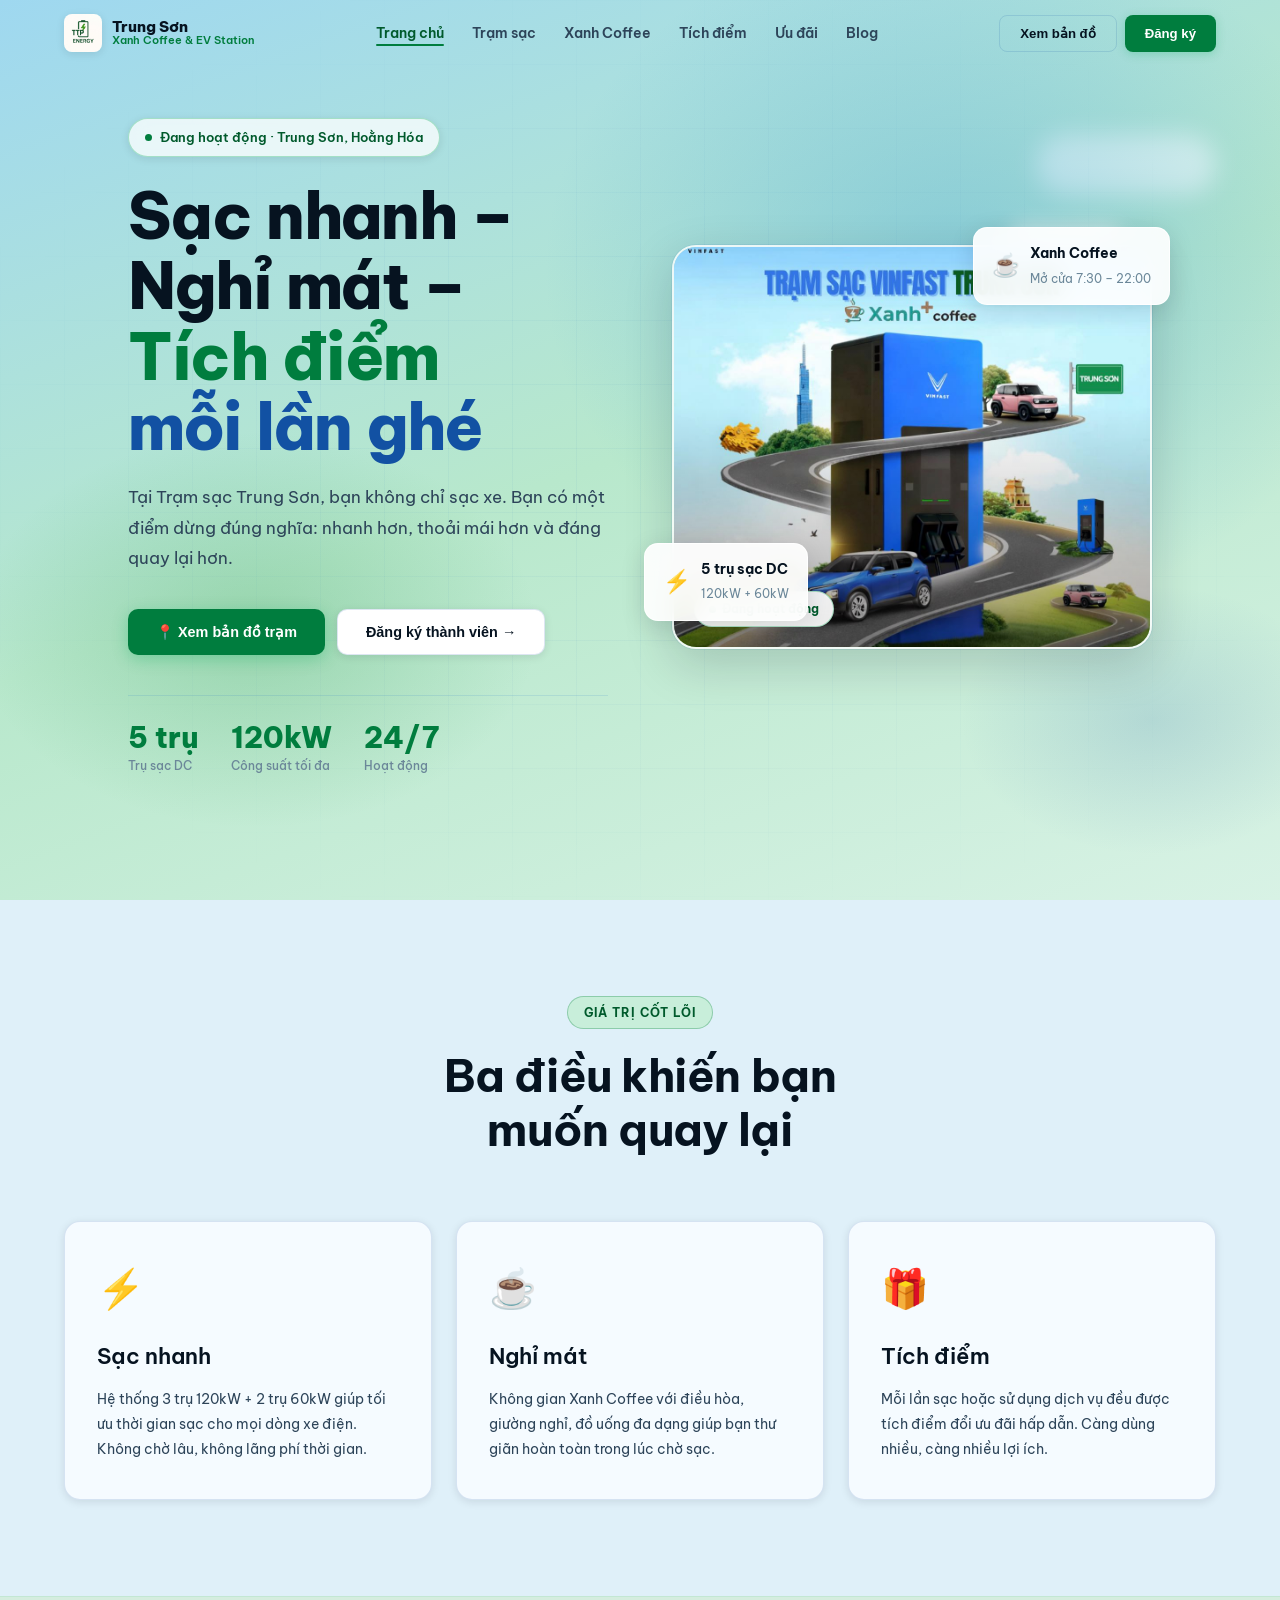
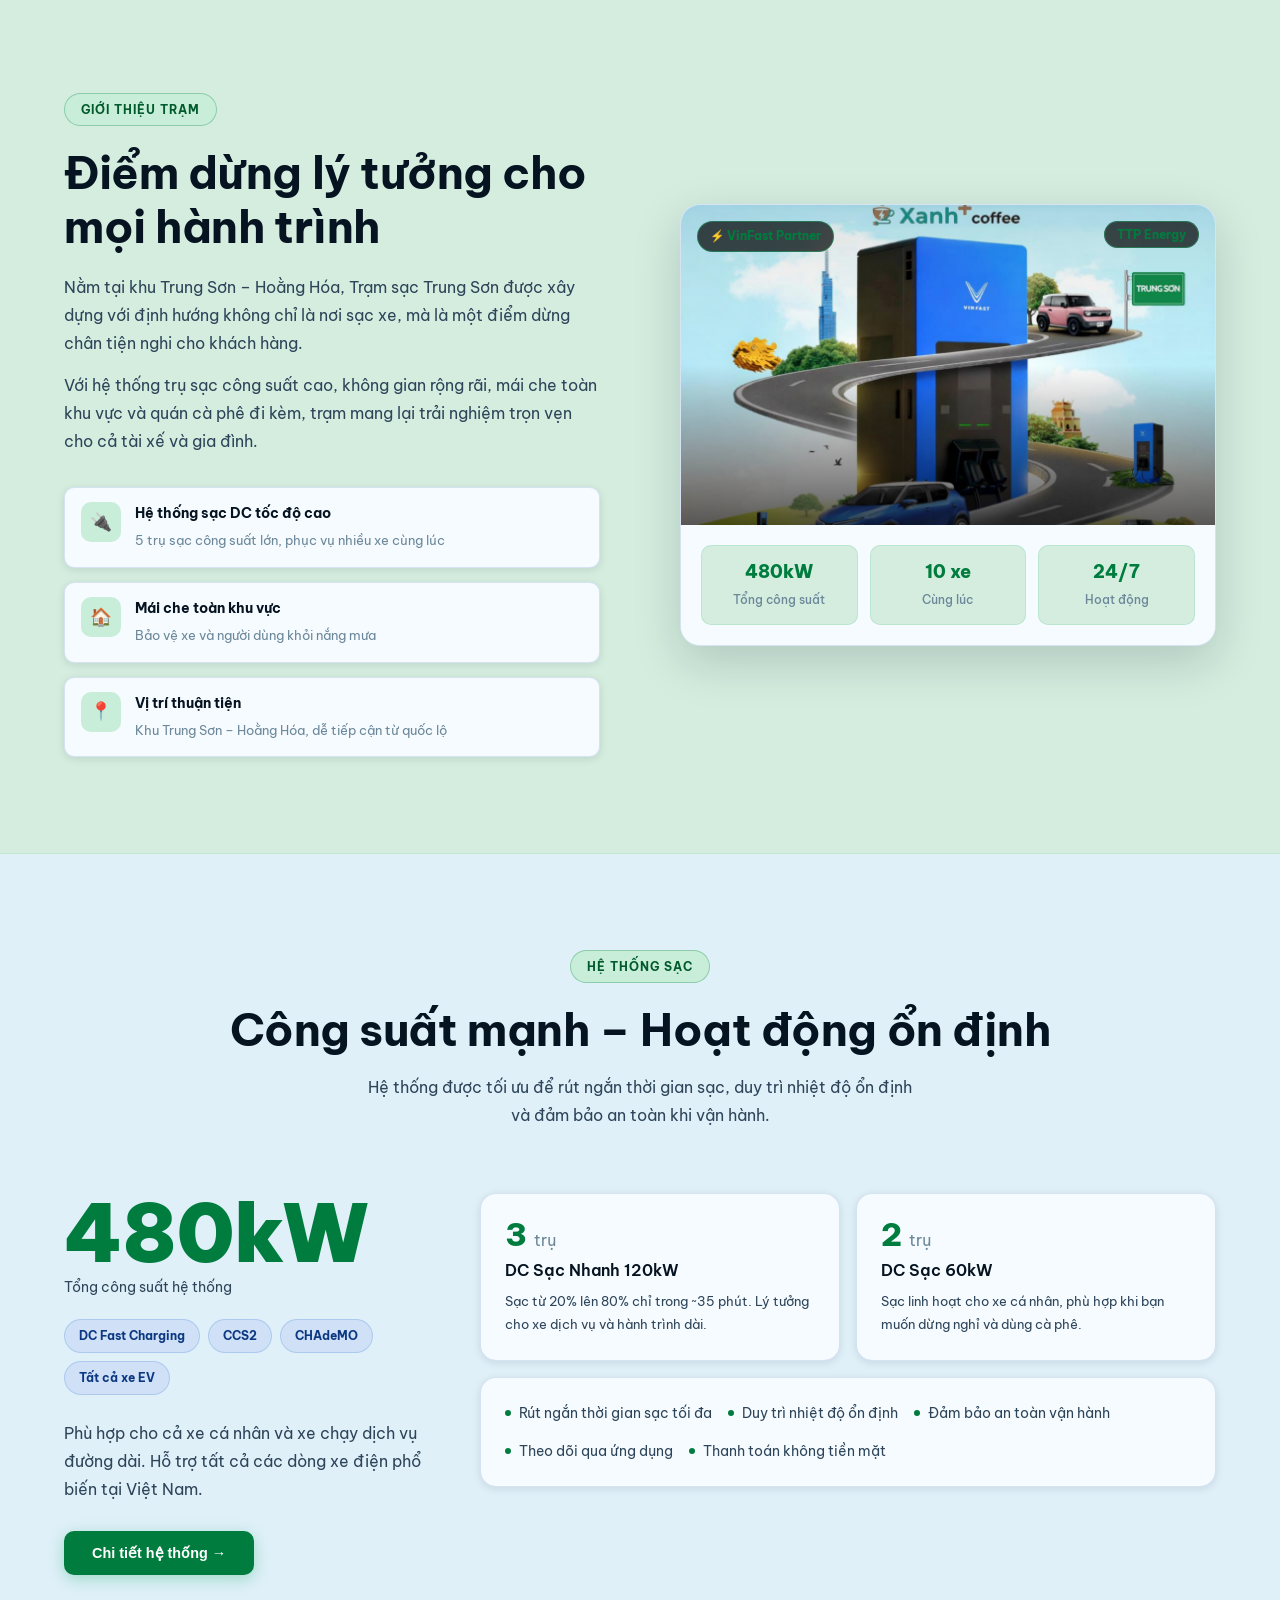
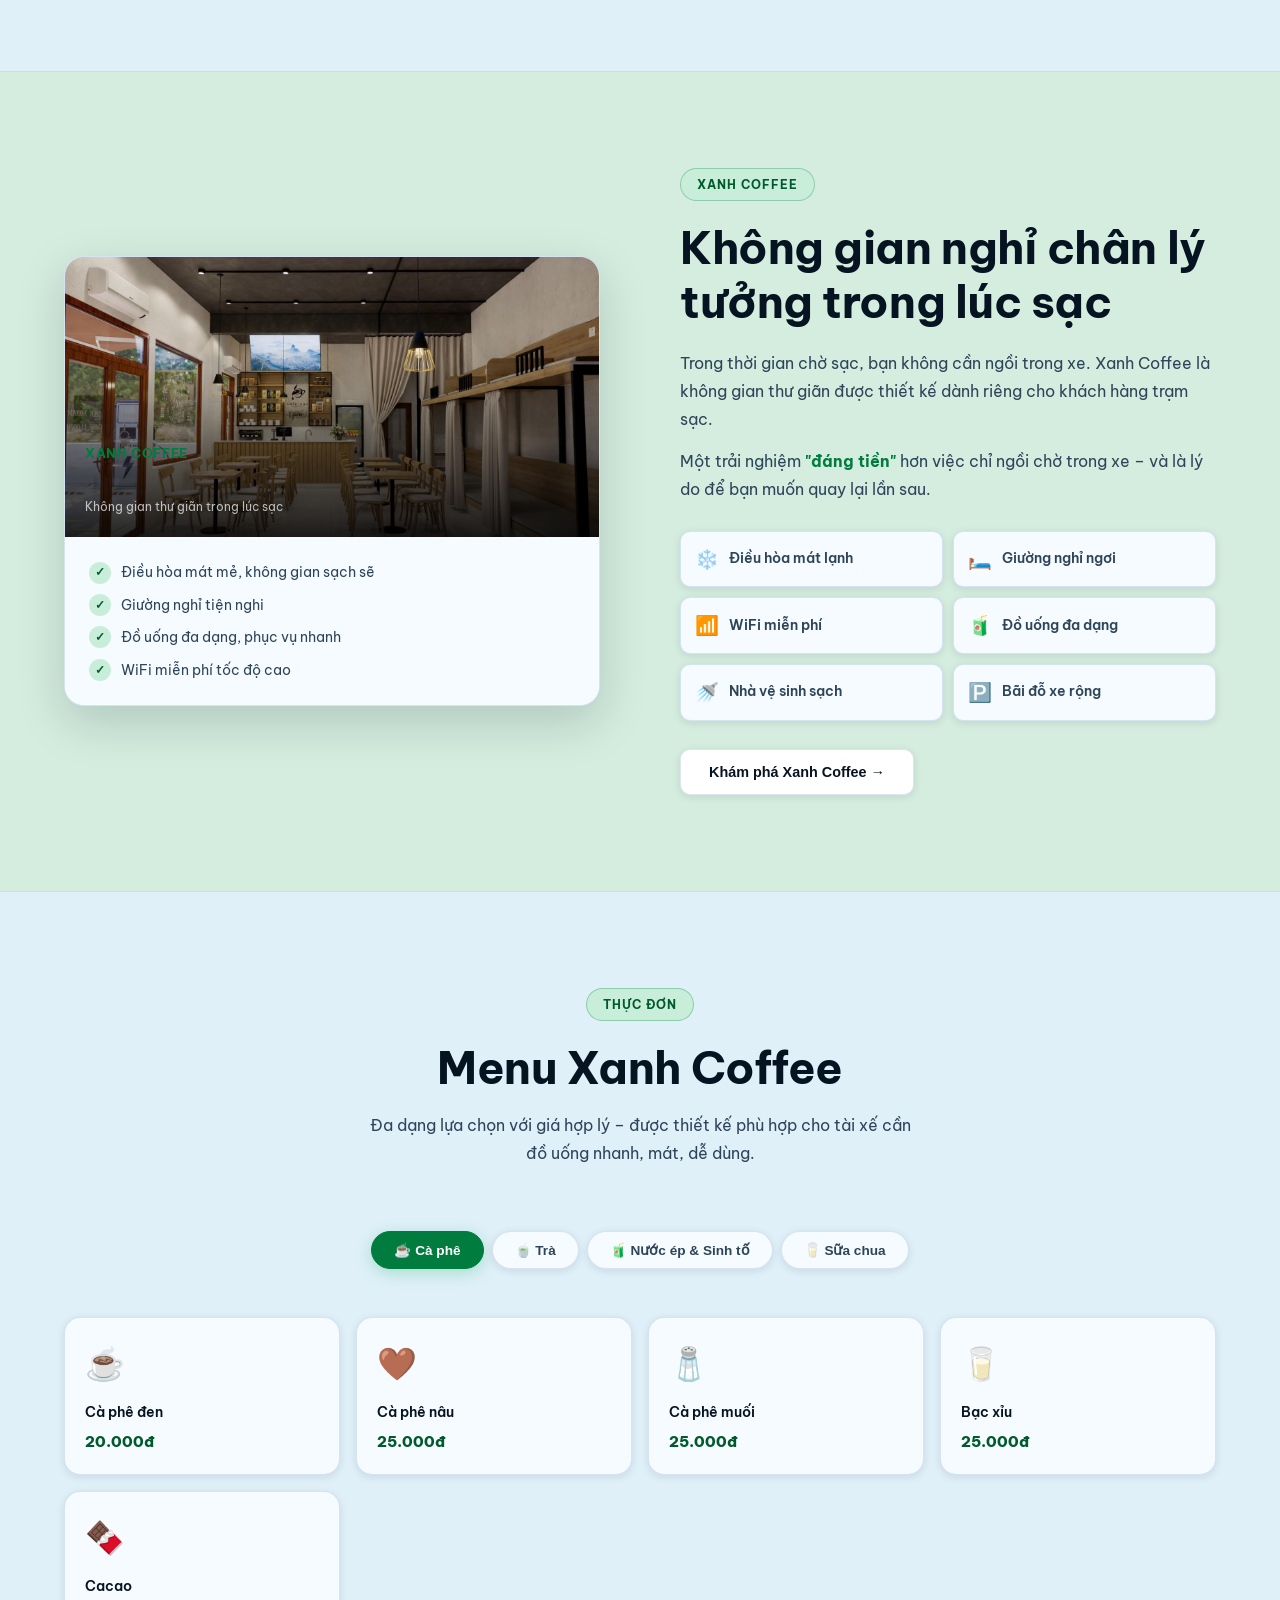
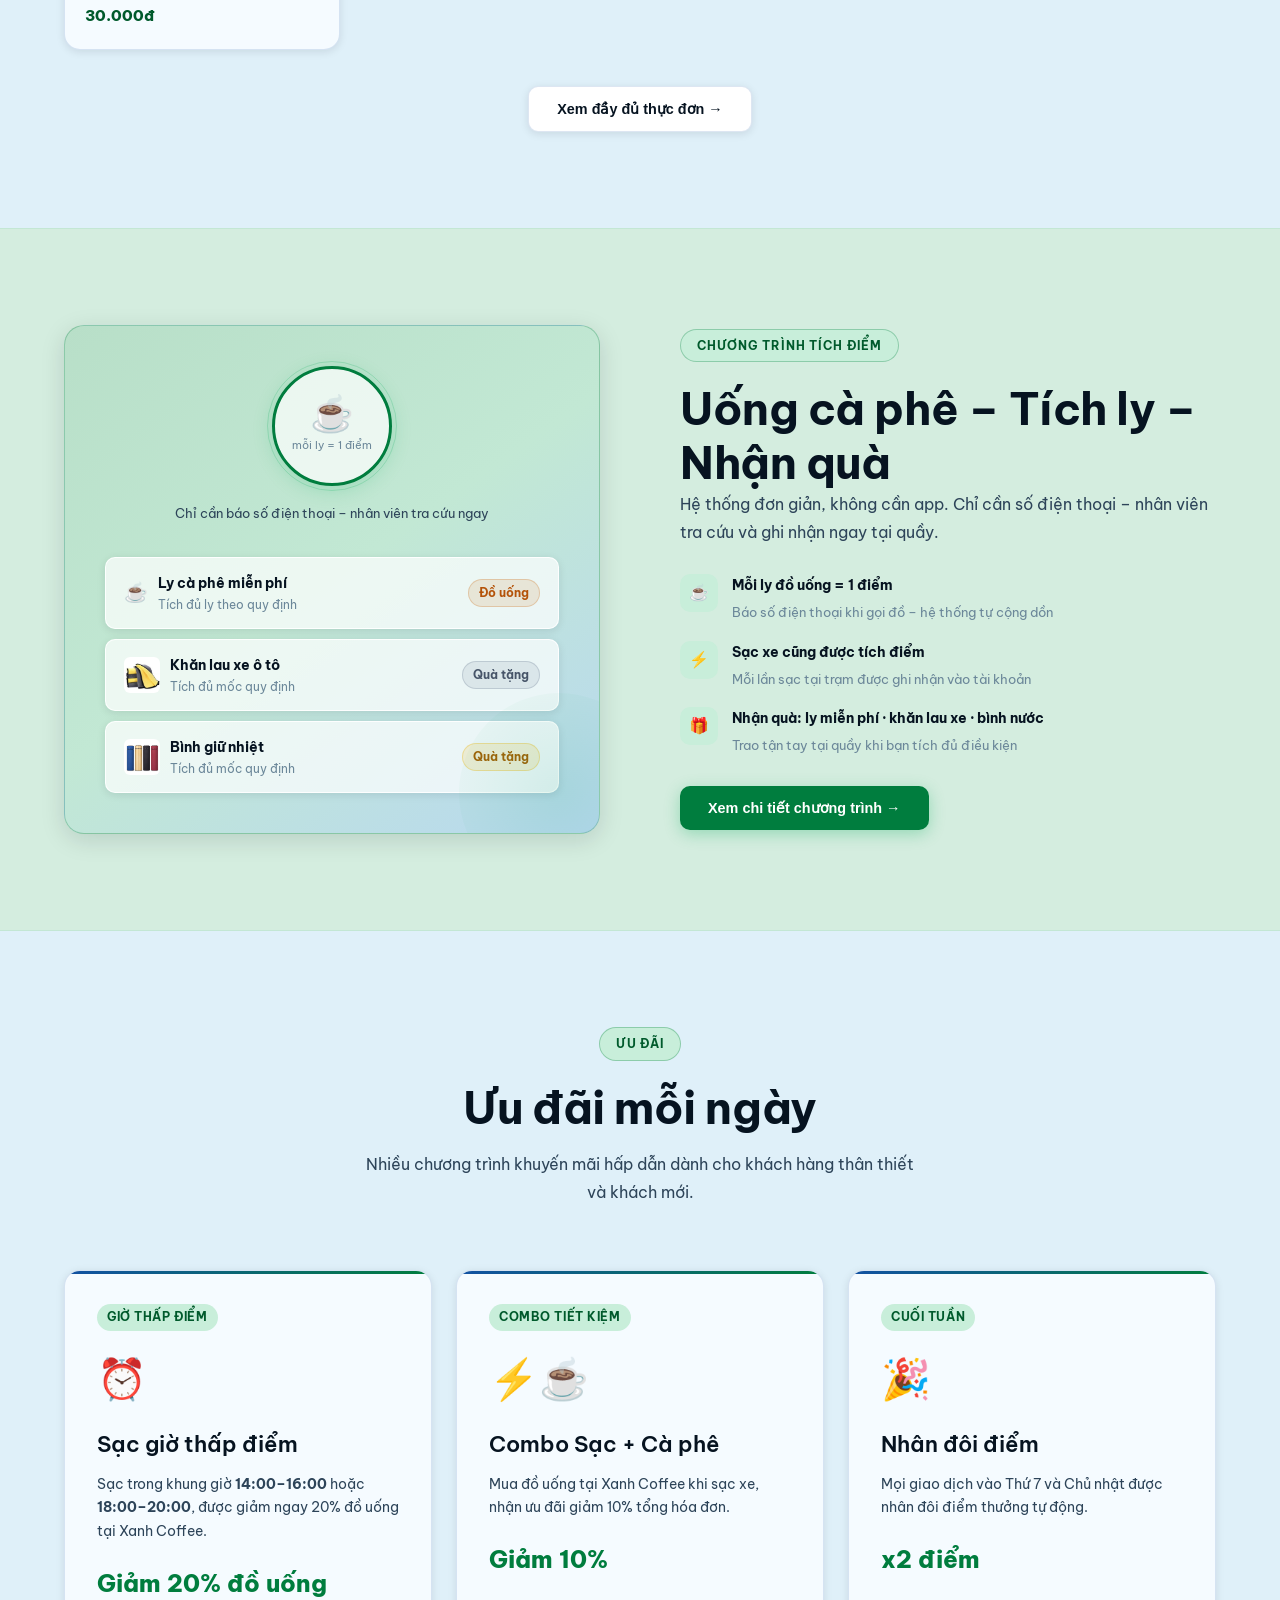
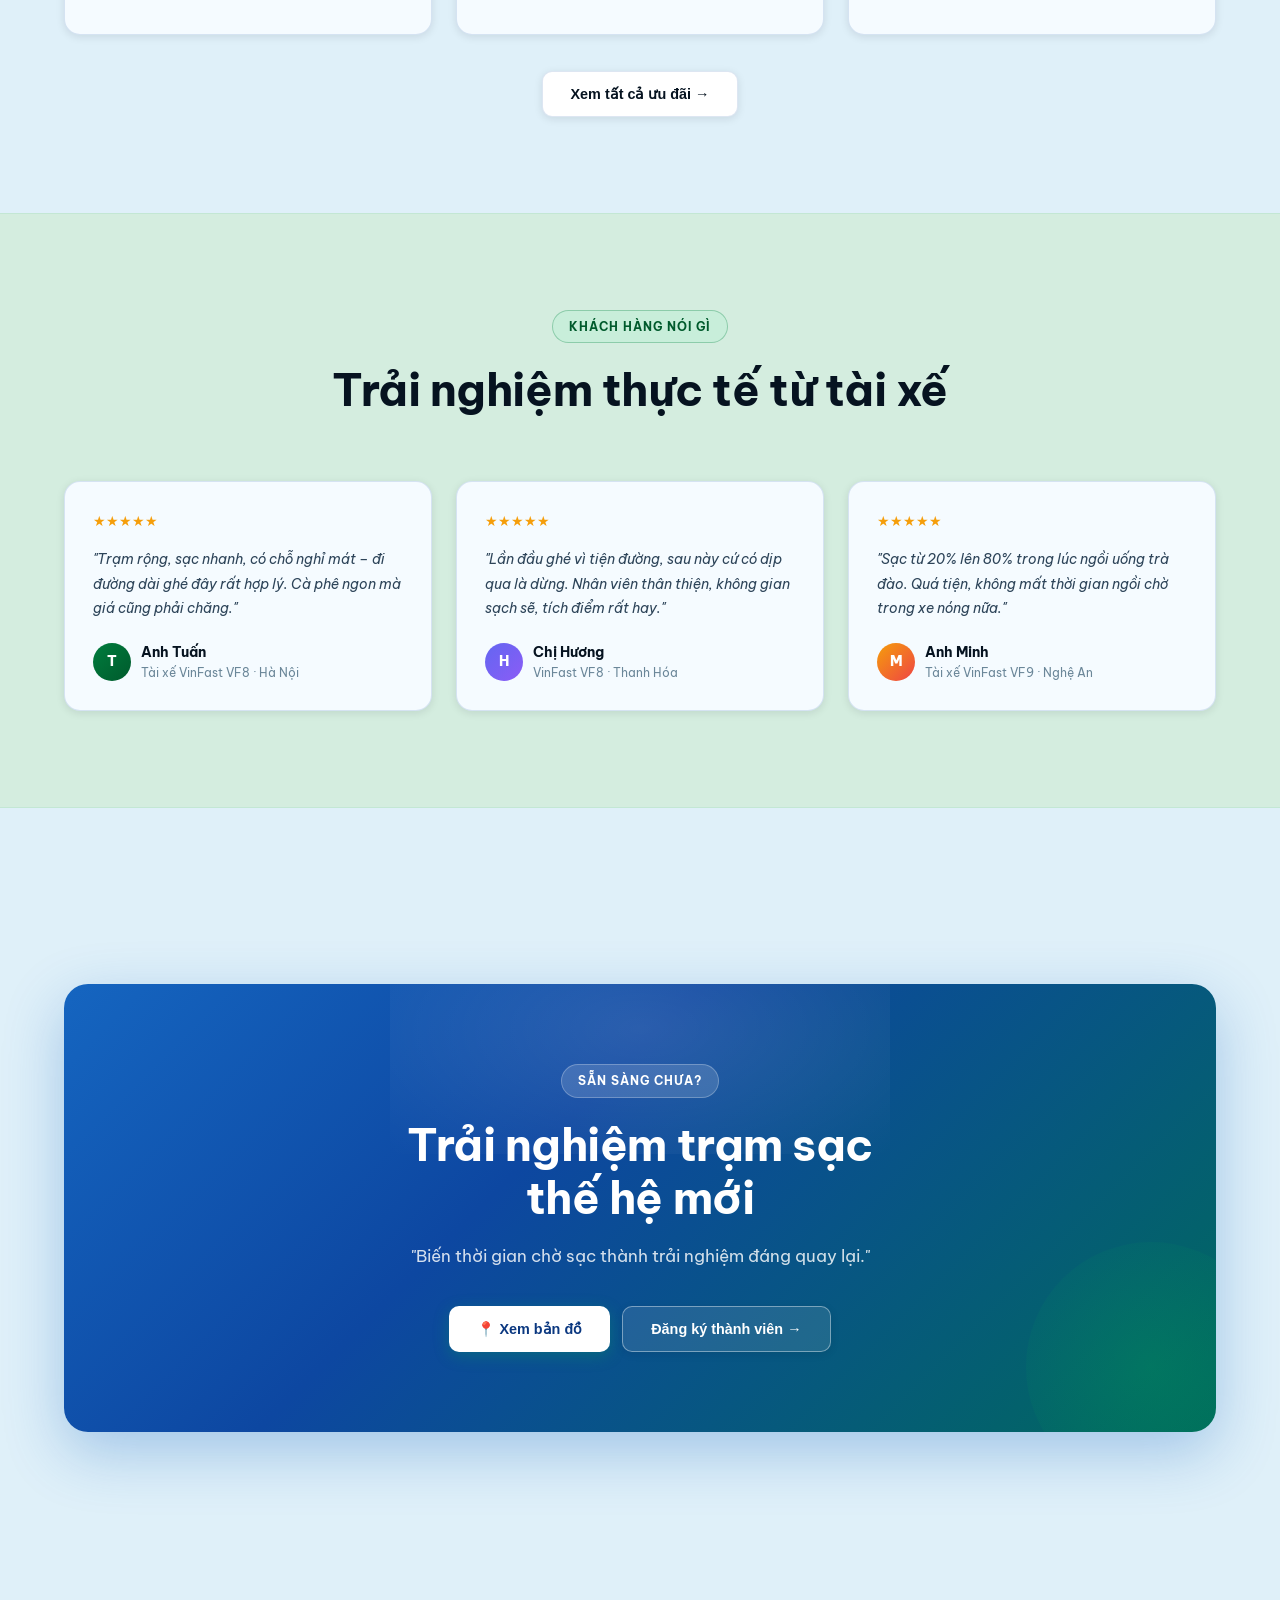
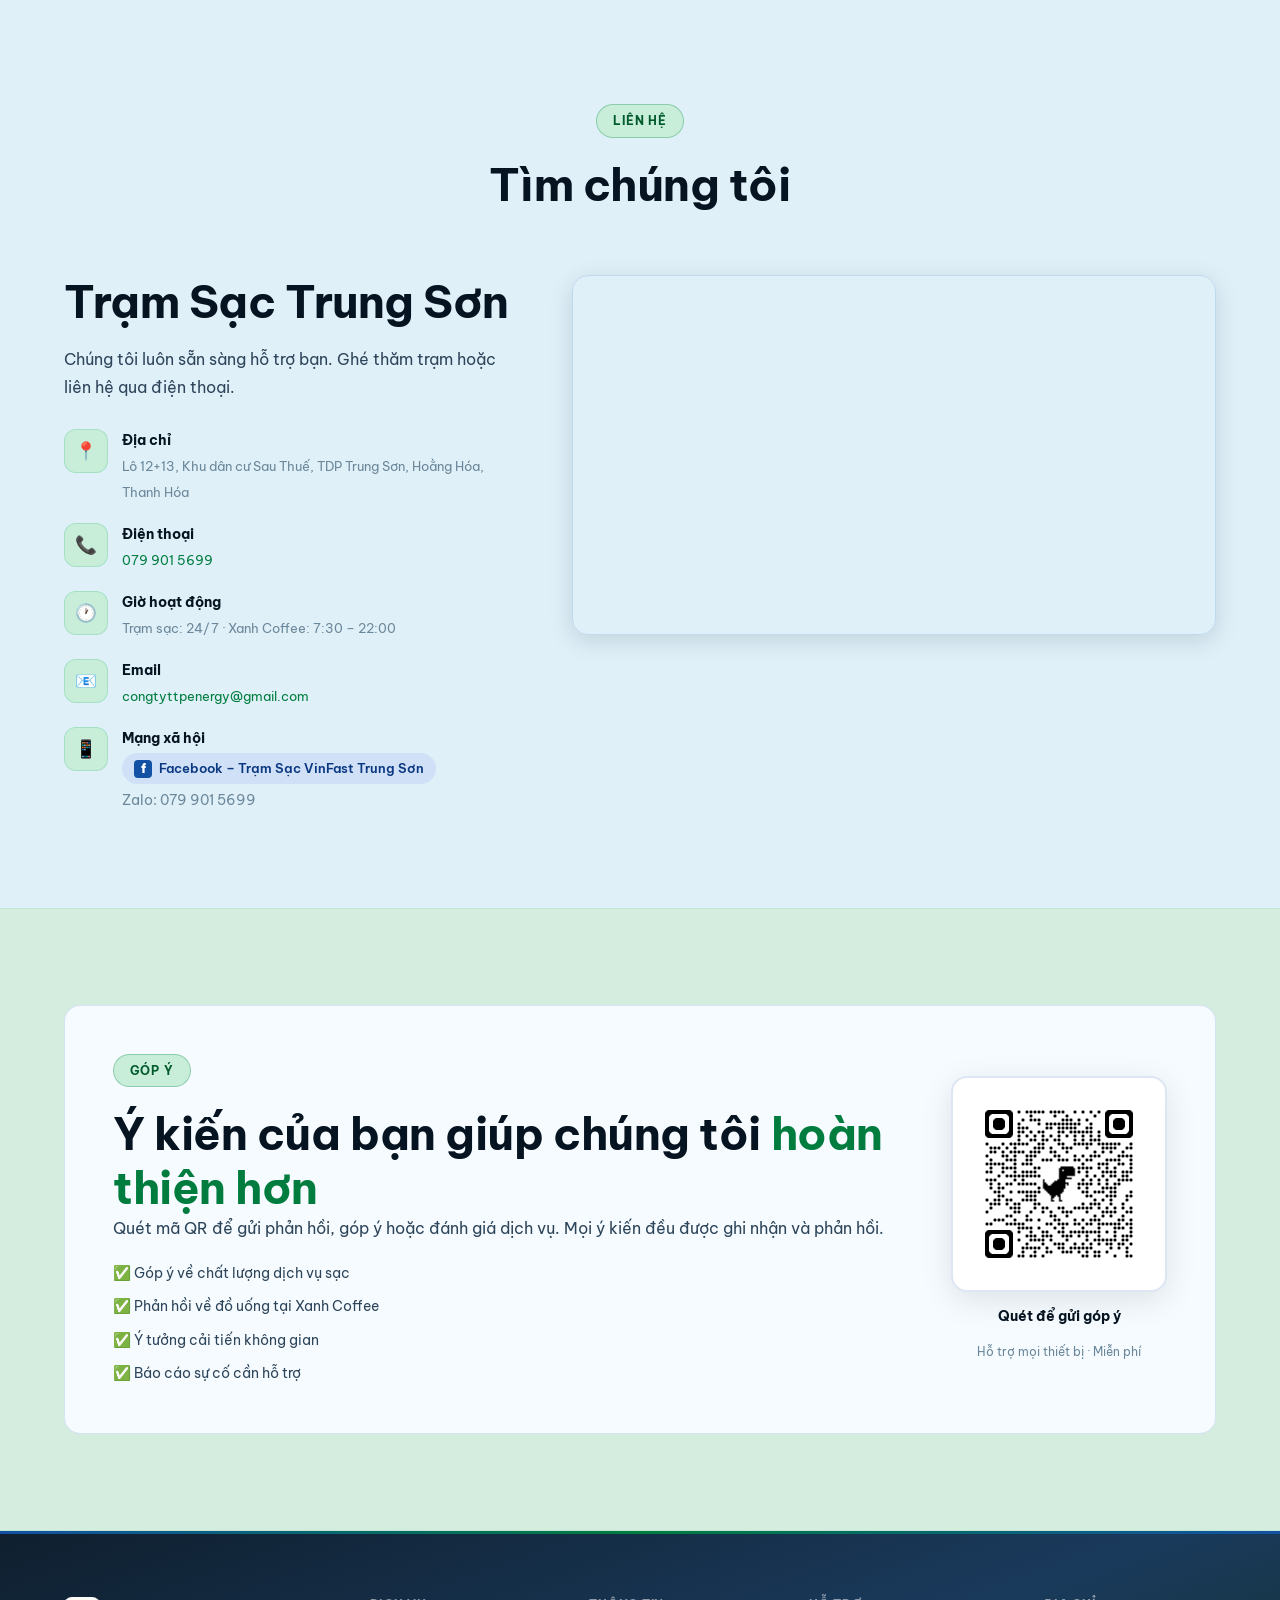
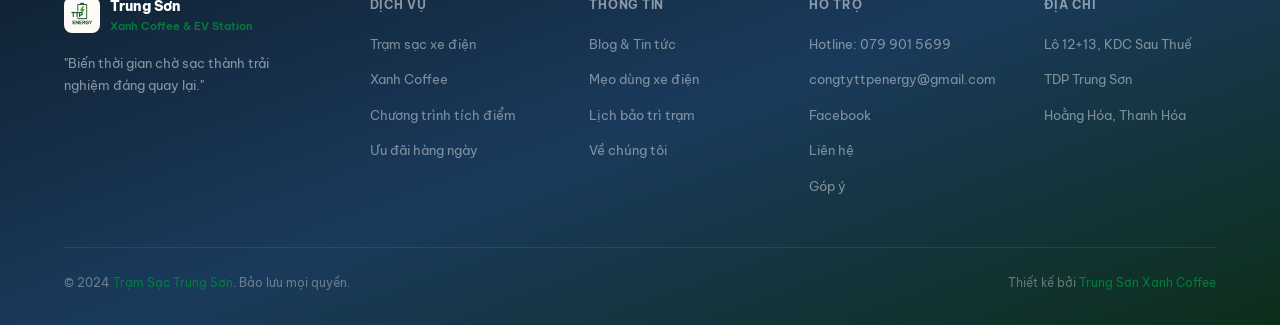
==== index.html @ eb84f313 "Add files via upload" ====
<!DOCTYPE html>
<html lang="vi">
<head>
  <meta charset="UTF-8">
  <meta name="viewport" content="width=device-width, initial-scale=1.0">
  <title>Trạm Sạc Trung Sơn – Sạc nhanh · Nghỉ mát · Tích điểm</title>
  <meta name="description" content="Trạm sạc xe điện Trung Sơn tại Hoằng Hóa, Thanh Hóa. Hệ thống sạc nhanh 120kW, không gian Xanh Coffee thư giãn, chương trình tích điểm hấp dẫn.">
  <link rel="preconnect" href="https://fonts.googleapis.com">
  <link rel="preconnect" href="https://fonts.gstatic.com" crossorigin>
  <link href="https://fonts.googleapis.com/css2?family=Be+Vietnam+Pro:wght@400;500;600;700;800;900&display=swap" rel="stylesheet">
  <link rel="stylesheet" href="styles.css">
</head>
<body>

<!-- ===== NAVBAR ===== -->
<nav class="navbar" id="navbar">
  <div class="container">
    <div class="nav-inner">
      <a href="index.html" class="nav-logo">
        <img src="logo.JPG" alt="Trung Sơn Logo">
        <div class="nav-logo-text">
          <span>Trung Sơn</span>
          <span>Xanh Coffee & EV Station</span>
        </div>
      </a>
      <ul class="nav-links">
        <li><a href="#home" class="active">Trang chủ</a></li>
        <li><a href="tram-sac.html">Trạm sạc</a></li>
        <li><a href="xanh-coffee.html">Xanh Coffee</a></li>
        <li><a href="loyalty.html">Tích điểm</a></li>
        <li><a href="uu-dai.html">Ưu đãi</a></li>
        <li><a href="blog.html">Blog</a></li>
      </ul>
      <div class="nav-cta">
        <button class="nav-btn nav-btn-outline" onclick="document.getElementById('contact').scrollIntoView({behavior:'smooth'})">Xem bản đồ</button>
        <button class="nav-btn nav-btn-filled" onclick="location.href='loyalty.html'">Đăng ký</button>
      </div>
      <div class="hamburger" id="hamburger">
        <span></span><span></span><span></span>
      </div>
    </div>
  </div>
</nav>

<!-- Mobile Menu -->
<div class="mobile-menu" id="mobileMenu">
  <button class="mobile-menu-close">✕</button>
  <a href="#home">Trang chủ</a>
  <a href="tram-sac.html">Trạm sạc</a>
  <a href="xanh-coffee.html">Xanh Coffee</a>
  <a href="loyalty.html">Tích điểm</a>
  <a href="uu-dai.html">Ưu đãi</a>
  <a href="blog.html">Blog</a>
  <a href="#contact">Liên hệ</a>
</div>

<!-- ===== HERO ===== -->
<section class="hero" id="home">
  <div class="hero-bg"></div>
  <div class="hero-grid-overlay"></div>
  <div class="container">
    <div class="hero-inner">
      <div class="hero-content">
        <div class="hero-badge">
          <span class="hero-badge-dot"></span>
          Đang hoạt động · Trung Sơn, Hoằng Hóa
        </div>
        <h1 class="hero-title">
          <span class="line">Sạc nhanh –</span>
          <span class="line">Nghỉ mát –</span>
          <span class="line highlight">Tích điểm</span>
          <span class="line" style="color: var(--blue);">mỗi lần ghé</span>
        </h1>
        <p class="hero-sub">
          Tại Trạm sạc Trung Sơn, bạn không chỉ sạc xe. Bạn có một điểm dừng đúng nghĩa: nhanh hơn, thoải mái hơn và đáng quay lại hơn.
        </p>
        <div class="btn-group">
          <button class="btn btn-primary" onclick="document.getElementById('contact').scrollIntoView({behavior:'smooth'})">
            📍 Xem bản đồ trạm
          </button>
          <button class="btn btn-outline" onclick="location.href='loyalty.html'">
            Đăng ký thành viên →
          </button>
        </div>
        <div class="hero-stats">
          <div>
            <span class="hero-stat-num" data-count="5" data-suffix=" trụ">0 trụ</span>
            <span class="hero-stat-label">Trụ sạc DC</span>
          </div>
          <div>
            <span class="hero-stat-num" data-count="120" data-suffix="kW">0kW</span>
            <span class="hero-stat-label">Công suất tối đa</span>
          </div>
          <div>
            <span class="hero-stat-num" data-count="24" data-suffix="/7">0/7</span>
            <span class="hero-stat-label">Hoạt động</span>
          </div>
        </div>
      </div>

      <div class="hero-visual">
        <div class="hero-img-wrap">
          <img src="1.jpg" alt="Trạm Sạc VinFast Trung Sơn – Xanh Coffee" class="hero-station-img">
          <div class="hero-img-overlay">
            <div class="hero-live-badge">
              <span class="hero-badge-dot"></span> Đang hoạt động
            </div>
          </div>
        </div>
        <div class="hero-float-card card-1">
          <span class="float-icon">☕</span>
          <div class="float-text">
            <strong>Xanh Coffee</strong>
            <span>Mở cửa 7:30 – 22:00</span>
          </div>
        </div>
        <div class="hero-float-card card-2">
          <span class="float-icon">⚡</span>
          <div class="float-text">
            <strong>5 trụ sạc DC</strong>
            <span>120kW + 60kW</span>
          </div>
        </div>
      </div>
    </div>
  </div>
</section>

<!-- ===== VALUES ===== -->
<section id="values">
  <div class="container">
    <div class="section-header reveal">
      <span class="section-tag">Giá trị cốt lõi</span>
      <h2>Ba điều khiến bạn<br>muốn quay lại</h2>
    </div>
    <div class="values-grid stagger-children">
      <div class="value-card">
        <span class="value-icon">⚡</span>
        <h3>Sạc nhanh</h3>
        <p>Hệ thống 3 trụ 120kW + 2 trụ 60kW giúp tối ưu thời gian sạc cho mọi dòng xe điện. Không chờ lâu, không lãng phí thời gian.</p>
      </div>
      <div class="value-card">
        <span class="value-icon">☕</span>
        <h3>Nghỉ mát</h3>
        <p>Không gian Xanh Coffee với điều hòa, giường nghỉ, đồ uống đa dạng giúp bạn thư giãn hoàn toàn trong lúc chờ sạc.</p>
      </div>
      <div class="value-card">
        <span class="value-icon">🎁</span>
        <h3>Tích điểm</h3>
        <p>Mỗi lần sạc hoặc sử dụng dịch vụ đều được tích điểm đổi ưu đãi hấp dẫn. Càng dùng nhiều, càng nhiều lợi ích.</p>
      </div>
    </div>
  </div>
</section>

<!-- ===== INTRO ===== -->
<section class="section-alt" id="about">
  <div class="container">
    <div class="intro-grid">
      <div class="intro-content reveal from-left">
        <span class="section-tag">Giới thiệu trạm</span>
        <h2>Điểm dừng lý tưởng cho mọi hành trình</h2>
        <p>Nằm tại khu Trung Sơn – Hoằng Hóa, Trạm sạc Trung Sơn được xây dựng với định hướng không chỉ là nơi sạc xe, mà là một điểm dừng chân tiện nghi cho khách hàng.</p>
        <p style="margin-top: 14px;">Với hệ thống trụ sạc công suất cao, không gian rộng rãi, mái che toàn khu vực và quán cà phê đi kèm, trạm mang lại trải nghiệm trọn vẹn cho cả tài xế và gia đình.</p>
        <div class="intro-features">
          <div class="intro-feature">
            <div class="feature-icon">🔌</div>
            <div class="feature-text">
              <strong>Hệ thống sạc DC tốc độ cao</strong>
              <span>5 trụ sạc công suất lớn, phục vụ nhiều xe cùng lúc</span>
            </div>
          </div>
          <div class="intro-feature">
            <div class="feature-icon">🏠</div>
            <div class="feature-text">
              <strong>Mái che toàn khu vực</strong>
              <span>Bảo vệ xe và người dùng khỏi nắng mưa</span>
            </div>
          </div>
          <div class="intro-feature">
            <div class="feature-icon">📍</div>
            <div class="feature-text">
              <strong>Vị trí thuận tiện</strong>
              <span>Khu Trung Sơn – Hoằng Hóa, dễ tiếp cận từ quốc lộ</span>
            </div>
          </div>
        </div>
      </div>

      <div class="intro-visual reveal from-right">
        <div class="station-mockup" style="padding: 0; overflow: hidden;">
          <div style="position: relative;">
            <img src="1.jpg" alt="Trạm Sạc VinFast Trung Sơn" style="width:100%; height: 320px; object-fit: cover; display: block;">
            <div style="position: absolute; inset:0; background: linear-gradient(to bottom, rgba(0,0,0,0.1) 0%, transparent 50%, rgba(0,0,0,0.65) 100%);"></div>
            <div style="position: absolute; top: 16px; left: 16px; display: flex; gap: 8px;">
              <span style="background: rgba(0,0,0,0.7); backdrop-filter: blur(8px); border: 1px solid rgba(0,240,122,0.3); color: var(--accent); padding: 5px 12px; border-radius: 100px; font-size: 0.72rem; font-weight: 700;">⚡ VinFast Partner</span>
            </div>
            <div style="position: absolute; top: 16px; right: 16px;">
              <span style="background: rgba(0,0,0,0.7); backdrop-filter: blur(8px); border: 1px solid rgba(0,240,122,0.3); color: var(--accent); padding: 5px 12px; border-radius: 100px; font-size: 0.72rem; font-weight: 700;">TTP Energy</span>
            </div>
          </div>
          <div class="station-info-row" style="padding: 20px; background: var(--bg-card);">
            <div class="station-info-item">
              <strong>480kW</strong>
              <span>Tổng công suất</span>
            </div>
            <div class="station-info-item">
              <strong>10 xe</strong>
              <span>Cùng lúc</span>
            </div>
            <div class="station-info-item">
              <strong>24/7</strong>
              <span>Hoạt động</span>
            </div>
          </div>
        </div>
      </div>
    </div>
  </div>
</section>

<!-- ===== CHARGING SPECS ===== -->
<section id="charging">
  <div class="container">
    <div class="section-header reveal">
      <span class="section-tag">Hệ thống sạc</span>
      <h2>Công suất mạnh – Hoạt động ổn định</h2>
      <p>Hệ thống được tối ưu để rút ngắn thời gian sạc, duy trì nhiệt độ ổn định và đảm bảo an toàn khi vận hành.</p>
    </div>
    <div class="specs-grid">
      <div class="specs-left reveal from-left">
        <span class="spec-big-num" data-count="480" data-suffix="kW">0kW</span>
        <span class="spec-big-label">Tổng công suất hệ thống</span>
        <div class="specs-tags">
          <span class="spec-tag">DC Fast Charging</span>
          <span class="spec-tag">CCS2</span>
          <span class="spec-tag">CHAdeMO</span>
          <span class="spec-tag">Tất cả xe EV</span>
        </div>
        <p style="margin-top: 24px;">Phù hợp cho cả xe cá nhân và xe chạy dịch vụ đường dài. Hỗ trợ tất cả các dòng xe điện phổ biến tại Việt Nam.</p>
        <button class="btn btn-primary" style="margin-top: 28px;" onclick="location.href='tram-sac.html'">
          Chi tiết hệ thống →
        </button>
      </div>
      <div>
        <div class="specs-cards">
          <div class="spec-card reveal scale-in" data-delay="0">
            <span class="spec-card-num">3 <span class="spec-card-kw">trụ</span></span>
            <h4>DC Sạc Nhanh 120kW</h4>
            <p>Sạc từ 20% lên 80% chỉ trong ~35 phút. Lý tưởng cho xe dịch vụ và hành trình dài.</p>
          </div>
          <div class="spec-card reveal scale-in" data-delay="120">
            <span class="spec-card-num">2 <span class="spec-card-kw">trụ</span></span>
            <h4>DC Sạc 60kW</h4>
            <p>Sạc linh hoạt cho xe cá nhân, phù hợp khi bạn muốn dừng nghỉ và dùng cà phê.</p>
          </div>
          <div class="spec-card reveal scale-in" data-delay="240" style="grid-column: 1 / -1;">
            <div class="specs-features">
              <div class="spec-feature">
                <div class="spec-feature-dot"></div>
                <span>Rút ngắn thời gian sạc tối đa</span>
              </div>
              <div class="spec-feature">
                <div class="spec-feature-dot"></div>
                <span>Duy trì nhiệt độ ổn định</span>
              </div>
              <div class="spec-feature">
                <div class="spec-feature-dot"></div>
                <span>Đảm bảo an toàn vận hành</span>
              </div>
              <div class="spec-feature">
                <div class="spec-feature-dot"></div>
                <span>Theo dõi qua ứng dụng</span>
              </div>
              <div class="spec-feature">
                <div class="spec-feature-dot"></div>
                <span>Thanh toán không tiền mặt</span>
              </div>
            </div>
          </div>
        </div>
      </div>
    </div>
  </div>
</section>

<!-- ===== COFFEE ===== -->
<section class="section-alt" id="coffee">
  <div class="container">
    <div class="coffee-grid">
      <div class="coffee-visual reveal from-left">
        <div class="coffee-card-main">
          <div class="coffee-img-placeholder" style="padding: 0; overflow: hidden; height: 280px;">
            <img src="2.jpg" alt="Không gian Xanh Coffee" style="width:100%; height:100%; object-fit:cover; display:block;">
            <div style="position:absolute; bottom: 0; left: 0; right: 0; padding: 20px; background: linear-gradient(transparent, rgba(0,0,0,0.85));">
              <span style="font-size: 0.8rem; color: var(--accent); font-weight: 700; letter-spacing: 0.05em;">XANH COFFEE</span>
              <p style="font-size: 0.75rem; color: rgba(255,255,255,0.7); margin-top: 3px;">Không gian thư giãn trong lúc sạc</p>
            </div>
          </div>
          <div class="coffee-card-content">
            <div class="coffee-amenity-list">
              <div class="amenity-item">
                <div class="amenity-check">✓</div>
                <span>Điều hòa mát mẻ, không gian sạch sẽ</span>
              </div>
              <div class="amenity-item">
                <div class="amenity-check">✓</div>
                <span>Giường nghỉ tiện nghi</span>
              </div>
              <div class="amenity-item">
                <div class="amenity-check">✓</div>
                <span>Đồ uống đa dạng, phục vụ nhanh</span>
              </div>
              <div class="amenity-item">
                <div class="amenity-check">✓</div>
                <span>WiFi miễn phí tốc độ cao</span>
              </div>
            </div>
          </div>
        </div>
      </div>

      <div class="coffee-content reveal from-right">
        <span class="section-tag">Xanh Coffee</span>
        <h2>Không gian nghỉ chân lý tưởng trong lúc sạc</h2>
        <p>Trong thời gian chờ sạc, bạn không cần ngồi trong xe. Xanh Coffee là không gian thư giãn được thiết kế dành riêng cho khách hàng trạm sạc.</p>
        <p style="margin-top: 14px;">Một trải nghiệm <strong style="color: var(--accent)">"đáng tiền"</strong> hơn việc chỉ ngồi chờ trong xe – và là lý do để bạn muốn quay lại lần sau.</p>
        <div class="coffee-perks">
          <div class="perk-item">
            <span class="perk-icon">❄️</span>
            <span>Điều hòa mát lạnh</span>
          </div>
          <div class="perk-item">
            <span class="perk-icon">🛏️</span>
            <span>Giường nghỉ ngơi</span>
          </div>
          <div class="perk-item">
            <span class="perk-icon">📶</span>
            <span>WiFi miễn phí</span>
          </div>
          <div class="perk-item">
            <span class="perk-icon">🧃</span>
            <span>Đồ uống đa dạng</span>
          </div>
          <div class="perk-item">
            <span class="perk-icon">🚿</span>
            <span>Nhà vệ sinh sạch</span>
          </div>
          <div class="perk-item">
            <span class="perk-icon">🅿️</span>
            <span>Bãi đỗ xe rộng</span>
          </div>
        </div>
        <button class="btn btn-outline" style="margin-top: 28px;" onclick="location.href='xanh-coffee.html'">
          Khám phá Xanh Coffee →
        </button>
      </div>
    </div>
  </div>
</section>

<!-- ===== MENU ===== -->
<section id="menu">
  <div class="container">
    <div class="section-header reveal">
      <span class="section-tag">Thực đơn</span>
      <h2>Menu Xanh Coffee</h2>
      <p>Đa dạng lựa chọn với giá hợp lý – được thiết kế phù hợp cho tài xế cần đồ uống nhanh, mát, dễ dùng.</p>
    </div>

    <div class="menu-tabs reveal">
      <button class="menu-tab active" data-tab="cafe">☕ Cà phê</button>
      <button class="menu-tab" data-tab="tra">🍵 Trà</button>
      <button class="menu-tab" data-tab="nuocep">🧃 Nước ép & Sinh tố</button>
      <button class="menu-tab" data-tab="suachua">🥛 Sữa chua</button>
    </div>

    <div class="menu-grid">
      <!-- Cà phê -->
      <div class="menu-category active" data-category="cafe">
        <div class="menu-item-card reveal">
          <div class="menu-item-emoji">☕</div>
          <div class="menu-item-name">Cà phê đen</div>
          <div class="menu-item-price">20.000đ</div>
        </div>
        <div class="menu-item-card reveal">
          <div class="menu-item-emoji">🤎</div>
          <div class="menu-item-name">Cà phê nâu</div>
          <div class="menu-item-price">25.000đ</div>
        </div>
        <div class="menu-item-card reveal">
          <div class="menu-item-emoji">🧂</div>
          <div class="menu-item-name">Cà phê muối</div>
          <div class="menu-item-price">25.000đ</div>
        </div>
        <div class="menu-item-card reveal">
          <div class="menu-item-emoji">🥛</div>
          <div class="menu-item-name">Bạc xỉu</div>
          <div class="menu-item-price">25.000đ</div>
        </div>
        <div class="menu-item-card reveal">
          <div class="menu-item-emoji">🍫</div>
          <div class="menu-item-name">Cacao</div>
          <div class="menu-item-price">30.000đ</div>
        </div>
      </div>

      <!-- Trà -->
      <div class="menu-category" data-category="tra">
        <div class="menu-item-card reveal">
          <div class="menu-item-emoji">🍋</div>
          <div class="menu-item-name">Trà tắc / Trà chanh</div>
          <div class="menu-item-price">15.000đ</div>
        </div>
        <div class="menu-item-card reveal">
          <div class="menu-item-emoji">🍑</div>
          <div class="menu-item-name">Trà đào</div>
          <div class="menu-item-price">25.000đ</div>
        </div>
        <div class="menu-item-card reveal">
          <div class="menu-item-emoji">🫐</div>
          <div class="menu-item-name">Trà việt quất</div>
          <div class="menu-item-price">25.000đ</div>
        </div>
        <div class="menu-item-card reveal">
          <div class="menu-item-emoji">✨</div>
          <div class="menu-item-name">Trà đào macchiato</div>
          <div class="menu-item-price">30.000đ</div>
        </div>
      </div>

      <!-- Nước ép & Sinh tố -->
      <div class="menu-category" data-category="nuocep">
        <div class="menu-item-card reveal">
          <div class="menu-item-emoji">🍊</div>
          <div class="menu-item-name">Nước ép cam</div>
          <div class="menu-item-price">35.000đ</div>
        </div>
        <div class="menu-item-card reveal">
          <div class="menu-item-emoji">🍉</div>
          <div class="menu-item-name">Nước ép dưa hấu</div>
          <div class="menu-item-price">30.000đ</div>
        </div>
        <div class="menu-item-card reveal">
          <div class="menu-item-emoji">🥑</div>
          <div class="menu-item-name">Sinh tố bơ</div>
          <div class="menu-item-price">35.000đ</div>
        </div>
        <div class="menu-item-card reveal">
          <div class="menu-item-emoji">🍈</div>
          <div class="menu-item-name">Sinh tố mãng cầu</div>
          <div class="menu-item-price">35.000đ</div>
        </div>
        <div class="menu-item-card reveal">
          <div class="menu-item-emoji">🥭</div>
          <div class="menu-item-name">Sinh tố xoài</div>
          <div class="menu-item-price">30.000đ</div>
        </div>
      </div>

      <!-- Sữa chua -->
      <div class="menu-category" data-category="suachua">
        <div class="menu-item-card reveal">
          <div class="menu-item-emoji">🧊</div>
          <div class="menu-item-name">Sữa chua đánh đá</div>
          <div class="menu-item-price">25.000đ</div>
        </div>
        <div class="menu-item-card reveal">
          <div class="menu-item-emoji">🌿</div>
          <div class="menu-item-name">Sữa chua nha đam</div>
          <div class="menu-item-price">30.000đ</div>
        </div>
        <div class="menu-item-card reveal">
          <div class="menu-item-emoji">🫐</div>
          <div class="menu-item-name">Sữa chua việt quất</div>
          <div class="menu-item-price">30.000đ</div>
        </div>
      </div>
    </div>

    <div style="text-align: center; margin-top: 36px;">
      <button class="btn btn-outline" onclick="location.href='xanh-coffee.html'">Xem đầy đủ thực đơn →</button>
    </div>
  </div>
</section>

<!-- ===== LOYALTY ===== -->
<section class="section-alt" id="loyalty">
  <div class="container">
    <div class="loyalty-inner">
      <div class="loyalty-card reveal from-left">
        <div class="loyalty-points-display">
          <div class="loyalty-circle">
            <span style="font-size: 2.2rem; line-height:1;">☕</span>
            <span class="loyalty-sub" style="margin-top: 6px;">mỗi ly = 1 điểm</span>
          </div>
          <p style="font-size: 0.82rem;">Chỉ cần báo số điện thoại – nhân viên tra cứu ngay</p>
        </div>
        <div class="loyalty-tiers">
          <div class="tier-item">
            <div class="tier-left">
              <span class="tier-icon">☕</span>
              <div>
                <div class="tier-name">Ly cà phê miễn phí</div>
                <div class="tier-req">Tích đủ ly theo quy định</div>
              </div>
            </div>
            <span class="tier-badge bronze">Đồ uống</span>
          </div>
          <div class="tier-item">
            <div class="tier-left">
              <img src="khan-lau-xe.jpeg" alt="Khăn lau xe" style="width:36px;height:36px;border-radius:6px;object-fit:cover;flex-shrink:0;">
              <div>
                <div class="tier-name">Khăn lau xe ô tô</div>
                <div class="tier-req">Tích đủ mốc quy định</div>
              </div>
            </div>
            <span class="tier-badge silver">Quà tặng</span>
          </div>
          <div class="tier-item">
            <div class="tier-left">
              <img src="binh-giu-nhiet.jpeg" alt="Bình giữ nhiệt" style="width:36px;height:36px;border-radius:6px;object-fit:cover;flex-shrink:0;">
              <div>
                <div class="tier-name">Bình giữ nhiệt</div>
                <div class="tier-req">Tích đủ mốc quy định</div>
              </div>
            </div>
            <span class="tier-badge gold">Quà tặng</span>
          </div>
        </div>
      </div>

      <div class="reveal from-right">
        <span class="section-tag">Chương trình tích điểm</span>
        <h2>Uống cà phê – Tích ly – Nhận quà</h2>
        <p>Hệ thống đơn giản, không cần app. Chỉ cần số điện thoại – nhân viên tra cứu và ghi nhận ngay tại quầy.</p>
        <div class="loyalty-benefits">
          <div class="benefit-item">
            <div class="benefit-icon">☕</div>
            <div class="benefit-text">
              <strong>Mỗi ly đồ uống = 1 điểm</strong>
              <span>Báo số điện thoại khi gọi đồ – hệ thống tự cộng dồn</span>
            </div>
          </div>
          <div class="benefit-item">
            <div class="benefit-icon">⚡</div>
            <div class="benefit-text">
              <strong>Sạc xe cũng được tích điểm</strong>
              <span>Mỗi lần sạc tại trạm được ghi nhận vào tài khoản</span>
            </div>
          </div>
          <div class="benefit-item">
            <div class="benefit-icon">🎁</div>
            <div class="benefit-text">
              <strong>Nhận quà: ly miễn phí · khăn lau xe · bình nước</strong>
              <span>Trao tận tay tại quầy khi bạn tích đủ điều kiện</span>
            </div>
          </div>
        </div>
        <button class="btn btn-primary" style="margin-top: 28px;" onclick="location.href='loyalty.html'">
          Xem chi tiết chương trình →
        </button>
      </div>
    </div>
  </div>
</section>

<!-- ===== PROMOTIONS ===== -->
<section id="uu-dai">
  <div class="container">
    <div class="section-header reveal">
      <span class="section-tag">Ưu đãi</span>
      <h2>Ưu đãi mỗi ngày</h2>
      <p>Nhiều chương trình khuyến mãi hấp dẫn dành cho khách hàng thân thiết và khách mới.</p>
    </div>
    <div class="promo-grid stagger-children">
      <div class="promo-card">
        <div class="promo-badge">Giờ thấp điểm</div>
        <div class="promo-icon">⏰</div>
        <h3>Sạc giờ thấp điểm</h3>
        <p>Sạc trong khung giờ <strong>14:00–16:00</strong> hoặc <strong>18:00–20:00</strong>, được giảm ngay 20% đồ uống tại Xanh Coffee.</p>
        <div class="promo-value">Giảm 20% đồ uống</div>
      </div>
      <div class="promo-card">
        <div class="promo-badge">Combo tiết kiệm</div>
        <div class="promo-icon">⚡☕</div>
        <h3>Combo Sạc + Cà phê</h3>
        <p>Mua đồ uống tại Xanh Coffee khi sạc xe, nhận ưu đãi giảm 10% tổng hóa đơn.</p>
        <div class="promo-value">Giảm 10%</div>
      </div>
      <div class="promo-card">
        <div class="promo-badge">Cuối tuần</div>
        <div class="promo-icon">🎉</div>
        <h3>Nhân đôi điểm</h3>
        <p>Mọi giao dịch vào Thứ 7 và Chủ nhật được nhân đôi điểm thưởng tự động.</p>
        <div class="promo-value">x2 điểm</div>
      </div>
    </div>
    <div style="text-align: center; margin-top: 36px;">
      <button class="btn btn-outline" onclick="location.href='uu-dai.html'">Xem tất cả ưu đãi →</button>
    </div>
  </div>
</section>

<!-- ===== TESTIMONIALS ===== -->
<section class="section-alt" id="testimonials">
  <div class="container">
    <div class="section-header reveal">
      <span class="section-tag">Khách hàng nói gì</span>
      <h2>Trải nghiệm thực tế từ tài xế</h2>
    </div>
    <div class="testimonials-grid stagger-children">
      <div class="testimonial-card">
        <div class="stars">★★★★★</div>
        <p class="testimonial-text">"Trạm rộng, sạc nhanh, có chỗ nghỉ mát – đi đường dài ghé đây rất hợp lý. Cà phê ngon mà giá cũng phải chăng."</p>
        <div class="testimonial-author">
          <div class="author-avatar" style="background: linear-gradient(135deg, var(--accent), var(--accent-dark));">T</div>
          <div>
            <div class="author-name">Anh Tuấn</div>
            <div class="author-detail">Tài xế VinFast VF8 · Hà Nội</div>
          </div>
        </div>
      </div>
      <div class="testimonial-card">
        <div class="stars">★★★★★</div>
        <p class="testimonial-text">"Lần đầu ghé vì tiện đường, sau này cứ có dịp qua là dừng. Nhân viên thân thiện, không gian sạch sẽ, tích điểm rất hay."</p>
        <div class="testimonial-author">
          <div class="author-avatar" style="background: linear-gradient(135deg, #6366f1, #8b5cf6);">H</div>
          <div>
            <div class="author-name">Chị Hương</div>
            <div class="author-detail">VinFast VF8 · Thanh Hóa</div>
          </div>
        </div>
      </div>
      <div class="testimonial-card">
        <div class="stars">★★★★★</div>
        <p class="testimonial-text">"Sạc từ 20% lên 80% trong lúc ngồi uống trà đào. Quá tiện, không mất thời gian ngồi chờ trong xe nóng nữa."</p>
        <div class="testimonial-author">
          <div class="author-avatar" style="background: linear-gradient(135deg, #f59e0b, #ef4444);">M</div>
          <div>
            <div class="author-name">Anh Minh</div>
            <div class="author-detail">Tài xế VinFast VF9 · Nghệ An</div>
          </div>
        </div>
      </div>
    </div>
  </div>
</section>

<!-- ===== CTA BANNER ===== -->
<section id="cta">
  <div class="container">
    <div class="cta-banner reveal scale-in">
      <span class="section-tag">Sẵn sàng chưa?</span>
      <h2>Trải nghiệm trạm sạc<br>thế hệ mới</h2>
      <p>"Biến thời gian chờ sạc thành trải nghiệm đáng quay lại."</p>
      <div class="btn-group" style="justify-content: center;">
        <button class="btn btn-primary" onclick="document.getElementById('contact').scrollIntoView({behavior:'smooth'})">
          📍 Xem bản đồ
        </button>
        <button class="btn btn-outline" onclick="location.href='loyalty.html'">
          Đăng ký thành viên →
        </button>
      </div>
    </div>
  </div>
</section>

<!-- ===== CONTACT ===== -->
<section id="contact">
  <div class="container">
    <div class="section-header reveal">
      <span class="section-tag">Liên hệ</span>
      <h2>Tìm chúng tôi</h2>
    </div>
    <div class="contact-grid">
      <div class="contact-info reveal from-left">
        <h2>Trạm Sạc Trung Sơn</h2>
        <p>Chúng tôi luôn sẵn sàng hỗ trợ bạn. Ghé thăm trạm hoặc liên hệ qua điện thoại.</p>
        <div class="contact-details">
          <div class="contact-item">
            <div class="contact-icon">📍</div>
            <div class="contact-item-text">
              <strong>Địa chỉ</strong>
              <span>Lô 12+13, Khu dân cư Sau Thuế, TDP Trung Sơn, Hoằng Hóa, Thanh Hóa</span>
            </div>
          </div>
          <div class="contact-item">
            <div class="contact-icon">📞</div>
            <div class="contact-item-text">
              <strong>Điện thoại</strong>
              <span><a href="tel:0799015699" style="color: var(--accent);">079 901 5699</a></span>
            </div>
          </div>
          <div class="contact-item">
            <div class="contact-icon">🕐</div>
            <div class="contact-item-text">
              <strong>Giờ hoạt động</strong>
              <span>Trạm sạc: 24/7 · Xanh Coffee: 7:30 – 22:00</span>
            </div>
          </div>
          <div class="contact-item">
            <div class="contact-icon">📧</div>
            <div class="contact-item-text">
              <strong>Email</strong>
              <span><a href="mailto:congtyttpenergy@gmail.com" style="color: var(--accent);">congtyttpenergy@gmail.com</a></span>
            </div>
          </div>
          <div class="contact-item">
            <div class="contact-icon">📱</div>
            <div class="contact-item-text">
              <strong>Mạng xã hội</strong>
              <div style="display:flex; flex-direction:column; gap:6px; margin-top:4px;">
                <a href="https://www.facebook.com/tramsacvinfasttrungson" target="_blank" rel="noopener" class="social-link-pill"><span>f</span> Facebook – Trạm Sạc VinFast Trung Sơn</a>
                <span style="color: var(--text-muted); font-size:0.85rem;">Zalo: 079 901 5699</span>
              </div>
            </div>
          </div>
        </div>
      </div>
      <div class="contact-map reveal from-right">
        <iframe
          src="https://www.google.com/maps/embed?pb=!1m18!1m12!1m3!1d3778!2d105.8537953!3d19.8478164!2m3!1f0!2f0!3f0!3m2!1i1024!2i768!4f13.1!3m3!1m2!1s0x313659ee938e75a5%3A0xac082eb012de2c95!2sXanh%20Coffee!5e0!3m2!1svi!2svn!4v1714590000000!5m2!1svi!2svn"
          allowfullscreen=""
          loading="lazy"
          referrerpolicy="no-referrer-when-downgrade"
          title="Bản đồ Xanh Coffee – Trạm Sạc Trung Sơn">
        </iframe>
      </div>
    </div>
  </div>
</section>

<!-- ===== QR GÓP Ý ===== -->
<section id="feedback-qr" class="section-alt">
  <div class="container">
    <div class="feedback-qr-wrap reveal">
      <div class="feedback-qr-text">
        <span class="section-tag">Góp ý</span>
        <h2>Ý kiến của bạn giúp chúng tôi <span class="accent">hoàn thiện hơn</span></h2>
        <p>Quét mã QR để gửi phản hồi, góp ý hoặc đánh giá dịch vụ. Mọi ý kiến đều được ghi nhận và phản hồi.</p>
        <ul class="feedback-qr-points">
          <li>✅ Góp ý về chất lượng dịch vụ sạc</li>
          <li>✅ Phản hồi về đồ uống tại Xanh Coffee</li>
          <li>✅ Ý tưởng cải tiến không gian</li>
          <li>✅ Báo cáo sự cố cần hỗ trợ</li>
        </ul>
      </div>
      <div class="feedback-qr-box">
        <div class="qr-frame">
          <img src="qrcode_TTP.png" alt="QR Code góp ý Trạm Sạc Trung Sơn">
        </div>
        <p class="qr-caption">Quét để gửi góp ý</p>
        <p class="qr-subcaption">Hỗ trợ mọi thiết bị · Miễn phí</p>
      </div>
    </div>
  </div>
</section>

<!-- ===== FOOTER ===== -->
<footer class="footer">
  <div class="container">
    <div class="footer-top">
      <div class="footer-brand">
        <div class="footer-logo">
          <img src="logo.JPG" alt="Trung Sơn Logo">
          <div class="footer-logo-text">
            <span>Trung Sơn</span>
            <span>Xanh Coffee & EV Station</span>
          </div>
        </div>
        <p>"Biến thời gian chờ sạc thành trải nghiệm đáng quay lại."</p>
      </div>
      <div class="footer-col">
        <h5>Dịch vụ</h5>
        <ul>
          <li><a href="tram-sac.html">Trạm sạc xe điện</a></li>
          <li><a href="xanh-coffee.html">Xanh Coffee</a></li>
          <li><a href="loyalty.html">Chương trình tích điểm</a></li>
          <li><a href="uu-dai.html">Ưu đãi hàng ngày</a></li>
        </ul>
      </div>
      <div class="footer-col">
        <h5>Thông tin</h5>
        <ul>
          <li><a href="blog.html">Blog & Tin tức</a></li>
          <li><a href="blog.html">Mẹo dùng xe điện</a></li>
          <li><a href="blog.html">Lịch bảo trì trạm</a></li>
          <li><a href="#about">Về chúng tôi</a></li>
        </ul>
      </div>
      <div class="footer-col">
        <h5>Hỗ trợ</h5>
        <ul>
          <li><a href="tel:0799015699">Hotline: 079 901 5699</a></li>
          <li><a href="mailto:congtyttpenergy@gmail.com">congtyttpenergy@gmail.com</a></li>
          <li><a href="https://www.facebook.com/tramsacvinfasttrungson" target="_blank" rel="noopener">Facebook</a></li>
          <li><a href="#contact">Liên hệ</a></li>
          <li><a href="#feedback-qr">Góp ý</a></li>
        </ul>
      </div>
      <div class="footer-col">
        <h5>Địa chỉ</h5>
        <ul>
          <li><a href="#contact">Lô 12+13, KDC Sau Thuế</a></li>
          <li><a href="#contact">TDP Trung Sơn</a></li>
          <li><a href="#contact">Hoằng Hóa, Thanh Hóa</a></li>
        </ul>
      </div>
    </div>
    <div class="footer-bottom">
      <p>© 2024 <span>Trạm Sạc Trung Sơn</span>. Bảo lưu mọi quyền.</p>
      <p>Thiết kế bởi <span>Trung Sơn Xanh Coffee</span></p>
    </div>
  </div>
</footer>

<script src="script.js"></script>
</body>
</html>
---- styles.css ----
/* ===== RESET & BASE ===== */
*, *::before, *::after { box-sizing: border-box; margin: 0; padding: 0; }

:root {
  /* === PALETTE – 1.jpg tones, slightly deepened for contrast === */
  --bg-primary: #dff0f9;          /* deeper sky blue */
  --bg-card: #f5fbff;             /* near-white with sky tint */
  --bg-alt: #d4eddf;              /* deeper mint green */
  --bg-hero: linear-gradient(160deg, #9fd8f0 0%, #b8e8cc 50%, #d8f2e5 100%);

  --accent: #007d3e;              /* deep grass green */
  --accent-dark: #005a2c;
  --accent-light: #c8eeda;
  --accent-glow: rgba(0, 125, 62, 0.2);

  --blue: #1251a3;                /* deeper VinFast blue */
  --blue-light: #cfe0f7;
  --blue-dark: #0b3880;

  --text-primary: #061320;        /* near-black navy */
  --text-secondary: #2d4459;      /* darker slate */
  --text-muted: #6b8799;

  --border: rgba(0, 125, 62, 0.22);
  --border-subtle: rgba(18, 81, 163, 0.14);
  --shadow-sm: 0 2px 8px rgba(6,19,32,0.10);
  --shadow-md: 0 6px 24px rgba(6,19,32,0.13);
  --shadow-lg: 0 16px 48px rgba(6,19,32,0.17);

  --max-w: 1200px;
  --radius: 16px;
  --radius-sm: 10px;
}

html { scroll-behavior: smooth; font-size: 16px; }

body {
  background: var(--bg-primary);
  color: var(--text-primary);
  font-family: 'Be Vietnam Pro', 'Inter', -apple-system, sans-serif;
  line-height: 1.6;
  overflow-x: hidden;
}

img { max-width: 100%; display: block; }
a { text-decoration: none; color: inherit; }
ul { list-style: none; }

/* ===== SCROLLBAR ===== */
::-webkit-scrollbar { width: 6px; }
::-webkit-scrollbar-track { background: #e8f4fb; }
::-webkit-scrollbar-thumb { background: var(--accent); border-radius: 3px; }

/* ===== TYPOGRAPHY ===== */
h1 { font-size: clamp(2.4rem, 5vw, 4.2rem); font-weight: 800; line-height: 1.1; letter-spacing: -0.02em; color: var(--text-primary); }
h2 { font-size: clamp(1.8rem, 3.5vw, 2.8rem); font-weight: 700; line-height: 1.2; letter-spacing: -0.01em; color: var(--text-primary); }
h3 { font-size: clamp(1.1rem, 2vw, 1.4rem); font-weight: 600; color: var(--text-primary); }
h4 { font-size: 1rem; font-weight: 600; color: var(--text-primary); }
p { color: var(--text-secondary); font-size: 1rem; line-height: 1.75; }

.accent { color: var(--accent); }
.blue { color: var(--blue); }

.section-tag {
  display: inline-block;
  background: var(--accent-light);
  color: var(--accent-dark);
  border: 1.5px solid rgba(0,125,62,0.3);
  padding: 6px 16px;
  border-radius: 100px;
  font-size: 0.75rem;
  font-weight: 700;
  letter-spacing: 0.08em;
  text-transform: uppercase;
  margin-bottom: 20px;
}

/* ===== CONTAINER ===== */
.container { max-width: var(--max-w); margin: 0 auto; padding: 0 24px; }

/* ===== BUTTONS ===== */
.btn {
  display: inline-flex;
  align-items: center;
  gap: 8px;
  padding: 14px 28px;
  border-radius: var(--radius-sm);
  font-size: 0.9rem;
  font-weight: 700;
  cursor: pointer;
  border: none;
  transition: all 0.25s ease;
  white-space: nowrap;
}
.btn-primary {
  background: var(--accent);
  color: #fff;
  box-shadow: 0 4px 16px rgba(0,168,85,0.3);
}
.btn-primary:hover {
  background: var(--accent-dark);
  transform: translateY(-2px);
  box-shadow: 0 8px 28px rgba(0,168,85,0.4);
}
.btn-outline {
  background: #fff;
  color: var(--text-primary);
  border: 1.5px solid var(--border-subtle);
  box-shadow: var(--shadow-sm);
}
.btn-outline:hover {
  border-color: var(--accent);
  color: var(--accent);
  transform: translateY(-2px);
  box-shadow: var(--shadow-md);
}
.btn-blue {
  background: var(--blue);
  color: #fff;
  box-shadow: 0 4px 16px rgba(21,101,192,0.25);
}
.btn-blue:hover {
  background: var(--blue-dark);
  transform: translateY(-2px);
}
.btn-group { display: flex; gap: 12px; flex-wrap: wrap; }

/* ===== NAVBAR ===== */
.navbar {
  position: fixed;
  top: 0; left: 0; right: 0;
  z-index: 1000;
  padding: 14px 0;
  transition: all 0.3s ease;
  border-bottom: 1px solid transparent;
}
.navbar.scrolled {
  background: rgba(215, 238, 252, 0.96);
  backdrop-filter: blur(20px);
  border-bottom-color: rgba(18,81,163,0.18);
  box-shadow: 0 2px 20px rgba(6,19,32,0.12);
}
.nav-inner {
  display: flex;
  align-items: center;
  justify-content: space-between;
}
.nav-logo {
  display: flex;
  align-items: center;
  gap: 10px;
}
.nav-logo img {
  height: 38px;
  width: auto;
  border-radius: 8px;
  box-shadow: var(--shadow-sm);
}
.nav-logo-text { display: flex; flex-direction: column; line-height: 1.1; }
.nav-logo-text span:first-child { font-size: 0.95rem; font-weight: 800; color: var(--text-primary); }
.nav-logo-text span:last-child { font-size: 0.68rem; color: var(--accent); font-weight: 600; }

.nav-links { display: flex; align-items: center; gap: 28px; }
.nav-links a {
  font-size: 0.875rem;
  font-weight: 600;
  color: var(--text-secondary);
  transition: color 0.2s;
  position: relative;
}
.nav-links a::after {
  content: '';
  position: absolute;
  bottom: -4px; left: 0; right: 0;
  height: 2px;
  background: var(--accent);
  border-radius: 2px;
  transform: scaleX(0);
  transition: transform 0.2s;
}
.nav-links a:hover, .nav-links a.active { color: var(--accent-dark); }
.nav-links a:hover::after, .nav-links a.active::after { transform: scaleX(1); }

.nav-cta { display: flex; gap: 8px; }
.nav-btn {
  padding: 10px 20px;
  border-radius: 8px;
  font-size: 0.825rem;
  font-weight: 700;
  cursor: pointer;
  border: none;
  transition: all 0.2s;
}
.nav-btn-outline {
  background: transparent;
  color: var(--text-primary);
  border: 1.5px solid var(--border-subtle);
}
.nav-btn-outline:hover { border-color: var(--accent); color: var(--accent); }
.nav-btn-filled {
  background: var(--accent);
  color: #fff;
  box-shadow: 0 2px 10px rgba(0,168,85,0.25);
}
.nav-btn-filled:hover { background: var(--accent-dark); }

.hamburger { display: none; flex-direction: column; gap: 5px; cursor: pointer; padding: 4px; }
.hamburger span { display: block; width: 24px; height: 2px; background: var(--text-primary); border-radius: 2px; transition: all 0.3s; }

/* ===== HERO ===== */
.hero {
  min-height: 100vh;
  display: flex;
  align-items: center;
  position: relative;
  overflow: hidden;
  padding-top: 90px;
  background: var(--bg-hero);
}
.hero-bg {
  position: absolute;
  inset: 0;
  background:
    radial-gradient(ellipse 50% 60% at 75% 30%, rgba(80,170,220,0.45) 0%, transparent 65%),
    radial-gradient(ellipse 40% 40% at 20% 70%, rgba(60,160,90,0.28) 0%, transparent 55%),
    radial-gradient(ellipse 30% 30% at 90% 80%, rgba(18,81,163,0.14) 0%, transparent 50%);
}
.hero-grid-overlay {
  position: absolute;
  inset: 0;
  background-image:
    linear-gradient(rgba(21,101,192,0.04) 1px, transparent 1px),
    linear-gradient(90deg, rgba(21,101,192,0.04) 1px, transparent 1px);
  background-size: 64px 64px;
  mask-image: radial-gradient(ellipse at center, black 30%, transparent 80%);
}
/* Decorative clouds */
.hero::before {
  content: '';
  position: absolute;
  top: 15%; right: 5%;
  width: 180px; height: 60px;
  background: rgba(255,255,255,0.6);
  border-radius: 50px;
  filter: blur(12px);
  pointer-events: none;
}
.hero::after {
  content: '';
  position: absolute;
  top: 25%; right: 12%;
  width: 120px; height: 40px;
  background: rgba(255,255,255,0.5);
  border-radius: 50px;
  filter: blur(10px);
  pointer-events: none;
}

.hero-inner {
  display: grid;
  grid-template-columns: 1fr 1fr;
  gap: 64px;
  align-items: center;
  position: relative;
  z-index: 1;
  width: 100%;
}

.hero-badge {
  display: inline-flex;
  align-items: center;
  gap: 8px;
  background: rgba(255,255,255,0.75);
  backdrop-filter: blur(8px);
  border: 1.5px solid rgba(0,168,85,0.3);
  padding: 8px 16px;
  border-radius: 100px;
  font-size: 0.8rem;
  font-weight: 600;
  color: var(--accent-dark);
  margin-bottom: 24px;
  box-shadow: var(--shadow-sm);
}
.hero-badge-dot {
  width: 7px; height: 7px;
  background: var(--accent);
  border-radius: 50%;
  animation: pulse-dot 2s infinite;
}
@keyframes pulse-dot {
  0%, 100% { opacity: 1; transform: scale(1); }
  50% { opacity: 0.4; transform: scale(0.75); }
}
.hero-title { margin-bottom: 20px; }
.hero-title .line { display: block; }
.hero-title .highlight { color: var(--accent); }
.hero-title .highlight-blue { color: var(--blue); }

.hero-sub {
  font-size: 1.05rem;
  color: var(--text-secondary);
  line-height: 1.8;
  margin-bottom: 36px;
  max-width: 480px;
}
.hero-stats {
  display: flex;
  gap: 32px;
  margin-top: 40px;
  padding-top: 28px;
  border-top: 1.5px solid rgba(21,101,192,0.12);
}
.hero-stat-num { display: block; font-size: 1.8rem; font-weight: 800; color: var(--accent); line-height: 1; }
.hero-stat-label { display: block; font-size: 0.73rem; color: var(--text-muted); margin-top: 4px; font-weight: 500; }

/* Hero Visual */
.hero-visual { position: relative; }
.hero-img-wrap {
  position: relative;
  border-radius: 24px;
  overflow: hidden;
  border: 2px solid rgba(255,255,255,0.8);
  box-shadow: var(--shadow-lg), 0 0 0 1px rgba(21,101,192,0.08);
}
.hero-station-img {
  width: 100%;
  height: 400px;
  object-fit: cover;
  display: block;
  transition: transform 0.6s ease;
}
.hero-img-wrap:hover .hero-station-img { transform: scale(1.03); }
.hero-img-overlay {
  position: absolute;
  inset: 0;
  background: linear-gradient(180deg, rgba(255,255,255,0.05) 0%, transparent 40%, rgba(0,0,0,0.35) 100%);
  display: flex;
  align-items: flex-end;
  padding: 20px;
}
.hero-live-badge {
  display: inline-flex;
  align-items: center;
  gap: 6px;
  background: rgba(255,255,255,0.92);
  backdrop-filter: blur(8px);
  border: 1.5px solid rgba(0,168,85,0.3);
  padding: 7px 14px;
  border-radius: 100px;
  font-size: 0.78rem;
  font-weight: 700;
  color: var(--accent-dark);
  box-shadow: var(--shadow-sm);
}

.hero-float-card {
  position: absolute;
  background: rgba(255,255,255,0.92);
  backdrop-filter: blur(12px);
  border: 1.5px solid rgba(255,255,255,0.9);
  border-radius: 14px;
  padding: 14px 18px;
  display: flex;
  align-items: center;
  gap: 10px;
  animation: float 4s ease-in-out infinite;
  box-shadow: var(--shadow-md);
}
.hero-float-card.card-1 { top: -18px; right: -18px; animation-delay: 0s; }
.hero-float-card.card-2 { bottom: 28px; left: -28px; animation-delay: 1.5s; }
@keyframes float {
  0%, 100% { transform: translateY(0); }
  50% { transform: translateY(-10px); }
}
.float-icon { font-size: 1.4rem; }
.float-text strong { display: block; font-size: 0.88rem; font-weight: 700; color: var(--text-primary); }
.float-text span { font-size: 0.72rem; color: var(--text-muted); }

/* ===== SECTIONS GENERAL ===== */
section { padding: 96px 0; }
.section-alt {
  background: var(--bg-alt);
  border-top: 1px solid rgba(0,168,85,0.08);
  border-bottom: 1px solid rgba(0,168,85,0.08);
}
.section-header { text-align: center; margin-bottom: 64px; }
.section-header p { max-width: 560px; margin: 16px auto 0; }

/* ===== SCROLL ANIMATIONS ===== */
.reveal {
  opacity: 0;
  transform: translateY(36px);
  transition: opacity 0.7s ease, transform 0.7s ease;
}
.reveal.from-left { transform: translateX(-40px); }
.reveal.from-right { transform: translateX(40px); }
.reveal.scale-in { transform: scale(0.92); }
.reveal.visible { opacity: 1; transform: none; }

/* ===== VALUES SECTION ===== */
.values-grid { display: grid; grid-template-columns: repeat(3, 1fr); gap: 24px; }
.value-card {
  background: var(--bg-card);
  border: 1.5px solid var(--border-subtle);
  border-radius: var(--radius);
  padding: 36px 32px;
  transition: all 0.3s ease;
  position: relative;
  overflow: hidden;
  box-shadow: var(--shadow-sm);
}
.value-card::before {
  content: '';
  position: absolute;
  top: 0; left: 0; right: 0;
  height: 3px;
  background: linear-gradient(90deg, var(--blue), var(--accent));
  transform: scaleX(0);
  transition: transform 0.4s ease;
}
.value-card:hover { border-color: rgba(0,168,85,0.2); transform: translateY(-5px); box-shadow: var(--shadow-md); }
.value-card:hover::before { transform: scaleX(1); }
.value-icon { font-size: 2.4rem; margin-bottom: 20px; display: block; }
.value-card h3 { margin-bottom: 12px; }
.value-card p { font-size: 0.9rem; }

/* ===== INTRO SECTION ===== */
.intro-grid { display: grid; grid-template-columns: 1fr 1fr; gap: 80px; align-items: center; }
.intro-content .section-tag { margin-bottom: 20px; }
.intro-content h2 { margin-bottom: 20px; }
.intro-features { margin-top: 32px; display: flex; flex-direction: column; gap: 14px; }
.intro-feature {
  display: flex;
  align-items: flex-start;
  gap: 14px;
  padding: 14px 16px;
  background: var(--bg-card);
  border-radius: 10px;
  border: 1.5px solid var(--border-subtle);
  box-shadow: var(--shadow-sm);
  transition: all 0.2s;
}
.intro-feature:hover { border-color: rgba(0,168,85,0.2); box-shadow: var(--shadow-md); }
.feature-icon {
  width: 40px; height: 40px;
  background: var(--accent-light);
  border-radius: 10px;
  display: flex; align-items: center; justify-content: center;
  font-size: 1.1rem; flex-shrink: 0;
}
.feature-text strong { display: block; font-size: 0.9rem; margin-bottom: 2px; color: var(--text-primary); }
.feature-text span { font-size: 0.82rem; color: var(--text-muted); }

.intro-visual { position: relative; }
.station-mockup {
  background: var(--bg-card);
  border: 1.5px solid var(--border-subtle);
  border-radius: 20px;
  overflow: hidden;
  box-shadow: var(--shadow-lg);
}
.station-info-row { display: grid; grid-template-columns: repeat(3, 1fr); gap: 12px; padding: 20px; background: var(--bg-card); }
.station-info-item { text-align: center; padding: 12px; background: var(--bg-alt); border-radius: 10px; border: 1.5px solid rgba(0,168,85,0.12); }
.station-info-item strong { display: block; color: var(--accent); font-size: 1.1rem; font-weight: 800; }
.station-info-item span { font-size: 0.72rem; color: var(--text-muted); font-weight: 500; }

/* ===== CHARGING SPECS ===== */
.specs-grid { display: grid; grid-template-columns: 1fr 2fr; gap: 48px; align-items: start; }
.spec-big-num { font-size: 5rem; font-weight: 900; color: var(--accent); line-height: 1; display: block; }
.spec-big-label { font-size: 0.85rem; color: var(--text-secondary); display: block; margin-top: 4px; }
.specs-tags { display: flex; flex-wrap: wrap; gap: 8px; margin-top: 20px; }
.spec-tag {
  background: var(--blue-light);
  border: 1.5px solid rgba(21,101,192,0.18);
  color: var(--blue-dark);
  padding: 6px 14px;
  border-radius: 100px;
  font-size: 0.78rem;
  font-weight: 700;
}
.specs-cards { display: grid; grid-template-columns: repeat(2, 1fr); gap: 16px; }
.spec-card {
  background: var(--bg-card);
  border: 1.5px solid var(--border-subtle);
  border-radius: var(--radius);
  padding: 24px;
  transition: all 0.3s;
  box-shadow: var(--shadow-sm);
}
.spec-card:hover { border-color: rgba(0,168,85,0.2); box-shadow: var(--shadow-md); transform: translateY(-2px); }
.spec-card-num { font-size: 2rem; font-weight: 800; color: var(--accent); display: block; line-height: 1; }
.spec-card-kw { font-size: 1rem; font-weight: 400; color: var(--text-muted); }
.spec-card h4 { margin: 8px 0 6px; }
.spec-card p { font-size: 0.82rem; }
.specs-features { display: flex; gap: 16px; flex-wrap: wrap; }
.spec-feature { display: flex; align-items: center; gap: 8px; color: var(--text-secondary); font-size: 0.875rem; }
.spec-feature-dot { width: 6px; height: 6px; background: var(--accent); border-radius: 50%; flex-shrink: 0; }

/* ===== COFFEE SECTION ===== */
.coffee-grid { display: grid; grid-template-columns: 1fr 1fr; gap: 80px; align-items: center; }
.coffee-visual { position: relative; }
.coffee-card-main {
  background: var(--bg-card);
  border: 1.5px solid var(--border-subtle);
  border-radius: 20px;
  overflow: hidden;
  box-shadow: var(--shadow-lg);
}
.coffee-img-placeholder {
  height: 260px;
  background: linear-gradient(135deg, #c8e9f8, #ddf3e8);
  display: flex;
  align-items: center;
  justify-content: center;
  font-size: 5rem;
  position: relative;
}
.coffee-card-content { padding: 24px; background: var(--bg-card); }
.coffee-amenity-list { display: flex; flex-direction: column; gap: 10px; }
.amenity-item { display: flex; align-items: center; gap: 10px; font-size: 0.875rem; color: var(--text-secondary); }
.amenity-check {
  width: 22px; height: 22px;
  background: var(--accent-light);
  border-radius: 50%;
  display: flex; align-items: center; justify-content: center;
  color: var(--accent-dark); font-size: 0.72rem; font-weight: 700; flex-shrink: 0;
}
.coffee-content .section-tag { margin-bottom: 20px; }
.coffee-content h2 { margin-bottom: 20px; }
.coffee-perks { display: grid; grid-template-columns: repeat(2, 1fr); gap: 10px; margin-top: 28px; }
.perk-item {
  display: flex;
  align-items: center;
  gap: 10px;
  padding: 12px 14px;
  background: var(--bg-card);
  border: 1.5px solid var(--border-subtle);
  border-radius: 10px;
  font-size: 0.85rem;
  font-weight: 600;
  color: var(--text-secondary);
  box-shadow: var(--shadow-sm);
  transition: all 0.2s;
}
.perk-item:hover { border-color: rgba(0,168,85,0.25); color: var(--accent-dark); }
.perk-icon { font-size: 1.2rem; }

/* ===== MENU SECTION ===== */
.menu-tabs { display: flex; justify-content: center; gap: 8px; margin-bottom: 48px; flex-wrap: wrap; }
.menu-tab {
  padding: 10px 22px;
  border-radius: 100px;
  font-size: 0.85rem;
  font-weight: 700;
  cursor: pointer;
  border: 1.5px solid var(--border-subtle);
  background: var(--bg-card);
  color: var(--text-secondary);
  transition: all 0.2s;
  box-shadow: var(--shadow-sm);
}
.menu-tab.active, .menu-tab:hover {
  background: var(--accent);
  border-color: var(--accent);
  color: #fff;
  box-shadow: 0 4px 16px rgba(0,168,85,0.25);
}
.menu-grid { display: grid; grid-template-columns: repeat(4, 1fr); gap: 16px; }
.menu-category { display: none; grid-column: 1 / -1; }
.menu-category.active { display: contents; }
.menu-item-card {
  background: var(--bg-card);
  border: 1.5px solid var(--border-subtle);
  border-radius: var(--radius);
  padding: 20px;
  transition: all 0.3s;
  cursor: pointer;
  box-shadow: var(--shadow-sm);
}
.menu-item-card:hover { border-color: rgba(0,168,85,0.25); transform: translateY(-3px); box-shadow: var(--shadow-md); }
.menu-item-emoji { font-size: 2rem; margin-bottom: 12px; }
.menu-item-name { font-size: 0.9rem; font-weight: 600; margin-bottom: 6px; color: var(--text-primary); }
.menu-item-price { color: var(--accent-dark); font-weight: 800; font-size: 0.95rem; }

/* ===== LOYALTY SECTION ===== */
.loyalty-inner { display: grid; grid-template-columns: 1fr 1fr; gap: 80px; align-items: center; }
.loyalty-card {
  background: linear-gradient(145deg, #b8dfc8, #c2e8d4, #b8d8f0);
  border: 1.5px solid rgba(0,125,62,0.28);
  border-radius: 20px;
  padding: 40px;
  position: relative;
  overflow: hidden;
  box-shadow: var(--shadow-md);
}
.loyalty-card::after {
  content: '';
  position: absolute;
  bottom: -60px; right: -60px;
  width: 200px; height: 200px;
  background: radial-gradient(circle, rgba(0,168,85,0.1), transparent);
  border-radius: 50%;
}
.loyalty-points-display { text-align: center; margin-bottom: 32px; }
.loyalty-circle {
  width: 120px; height: 120px;
  border-radius: 50%;
  border: 3px solid var(--accent);
  display: flex; flex-direction: column; align-items: center; justify-content: center;
  margin: 0 auto 16px;
  background: rgba(255,255,255,0.7);
  position: relative;
  box-shadow: 0 4px 20px rgba(0,168,85,0.2);
}
.loyalty-circle::before {
  content: '';
  position: absolute; inset: -8px;
  border-radius: 50%;
  border: 1px solid rgba(0,168,85,0.2);
}
.loyalty-num { font-size: 2.5rem; font-weight: 900; color: var(--accent); line-height: 1; }
.loyalty-sub { font-size: 0.7rem; color: var(--text-muted); }
.loyalty-tiers { display: flex; flex-direction: column; gap: 10px; }
.tier-item {
  display: flex; align-items: center; justify-content: space-between;
  padding: 14px 18px;
  background: rgba(255,255,255,0.7);
  border-radius: 10px;
  border: 1.5px solid rgba(255,255,255,0.9);
  box-shadow: var(--shadow-sm);
}
.tier-left { display: flex; align-items: center; gap: 10px; }
.tier-icon { font-size: 1.2rem; }
.tier-name { font-size: 0.9rem; font-weight: 700; color: var(--text-primary); }
.tier-req { font-size: 0.75rem; color: var(--text-muted); }
.tier-badge { padding: 4px 10px; border-radius: 100px; font-size: 0.72rem; font-weight: 700; }
.tier-badge.bronze { background: rgba(205,127,50,0.15); color: #b45309; border: 1px solid rgba(205,127,50,0.3); }
.tier-badge.silver { background: rgba(100,116,139,0.12); color: #475569; border: 1px solid rgba(100,116,139,0.25); }
.tier-badge.gold { background: rgba(234,179,8,0.15); color: #a16207; border: 1px solid rgba(234,179,8,0.3); }

.loyalty-content h2 { margin-bottom: 20px; }
.loyalty-benefits { display: flex; flex-direction: column; gap: 16px; margin-top: 28px; }
.benefit-item { display: flex; align-items: flex-start; gap: 14px; }
.benefit-icon {
  width: 38px; height: 38px;
  background: var(--accent-light);
  border-radius: 10px;
  display: flex; align-items: center; justify-content: center;
  font-size: 1rem; flex-shrink: 0;
}
.benefit-text strong { display: block; font-size: 0.9rem; margin-bottom: 2px; color: var(--text-primary); }
.benefit-text span { font-size: 0.82rem; color: var(--text-muted); }

/* ===== PROMOTIONS SECTION ===== */
.promo-grid { display: grid; grid-template-columns: repeat(3, 1fr); gap: 24px; }
.promo-card {
  background: var(--bg-card);
  border: 1.5px solid var(--border-subtle);
  border-radius: var(--radius);
  padding: 32px;
  position: relative;
  overflow: hidden;
  transition: all 0.3s;
  box-shadow: var(--shadow-sm);
}
.promo-card:hover { border-color: rgba(0,168,85,0.2); transform: translateY(-5px); box-shadow: var(--shadow-md); }
.promo-card::before {
  content: '';
  position: absolute;
  top: 0; left: 0;
  width: 100%; height: 3px;
  background: linear-gradient(90deg, var(--blue), var(--accent));
}
.promo-badge {
  display: inline-block;
  background: var(--accent-light);
  color: var(--accent-dark);
  padding: 4px 10px;
  border-radius: 100px;
  font-size: 0.72rem;
  font-weight: 700;
  text-transform: uppercase;
  letter-spacing: 0.05em;
  margin-bottom: 16px;
}
.promo-icon { font-size: 2.5rem; margin-bottom: 16px; }
.promo-card h3 { margin-bottom: 10px; }
.promo-card p { font-size: 0.85rem; }
.promo-value { margin-top: 20px; font-size: 1.5rem; font-weight: 800; color: var(--accent); }

/* ===== TESTIMONIALS ===== */
.testimonials-grid { display: grid; grid-template-columns: repeat(3, 1fr); gap: 24px; }
.testimonial-card {
  background: var(--bg-card);
  border: 1.5px solid var(--border-subtle);
  border-radius: var(--radius);
  padding: 28px;
  transition: all 0.3s;
  box-shadow: var(--shadow-sm);
}
.testimonial-card:hover { border-color: rgba(0,168,85,0.2); box-shadow: var(--shadow-md); }
.stars { color: #f59e0b; font-size: 0.9rem; margin-bottom: 14px; }
.testimonial-text { font-size: 0.9rem; color: var(--text-secondary); line-height: 1.7; margin-bottom: 20px; font-style: italic; }
.testimonial-author { display: flex; align-items: center; gap: 10px; }
.author-avatar {
  width: 38px; height: 38px; border-radius: 50%;
  display: flex; align-items: center; justify-content: center;
  font-size: 0.9rem; font-weight: 800; color: #fff; flex-shrink: 0;
}
.author-name { font-size: 0.875rem; font-weight: 700; color: var(--text-primary); }
.author-detail { font-size: 0.75rem; color: var(--text-muted); }

/* ===== CTA BANNER ===== */
.cta-banner {
  background: linear-gradient(135deg, #1565c0 0%, #0d47a1 40%, #00695c 100%);
  border-radius: 24px;
  padding: 80px 60px;
  text-align: center;
  position: relative;
  overflow: hidden;
  margin: 80px 0;
  box-shadow: 0 20px 60px rgba(21,101,192,0.3);
}
.cta-banner::before {
  content: '';
  position: absolute;
  top: -80px; left: 50%;
  transform: translateX(-50%);
  width: 500px; height: 250px;
  background: radial-gradient(ellipse, rgba(255,255,255,0.12), transparent);
}
.cta-banner::after {
  content: '';
  position: absolute;
  bottom: -60px; right: -60px;
  width: 250px; height: 250px;
  background: radial-gradient(circle, rgba(0,168,85,0.25), transparent);
  border-radius: 50%;
}
.cta-banner h2 { color: #fff; margin-bottom: 16px; position: relative; z-index: 1; }
.cta-banner p { font-size: 1.05rem; margin-bottom: 36px; max-width: 480px; margin-left: auto; margin-right: auto; color: rgba(255,255,255,0.82); position: relative; z-index: 1; }
.cta-banner .section-tag { background: rgba(255,255,255,0.15); color: #fff; border-color: rgba(255,255,255,0.25); position: relative; z-index: 1; }
.cta-banner .btn-group { position: relative; z-index: 1; }
.cta-banner .btn-primary { background: #fff; color: var(--blue-dark); }
.cta-banner .btn-primary:hover { background: var(--accent-light); color: var(--accent-dark); }
.cta-banner .btn-outline { border-color: rgba(255,255,255,0.4); color: #fff; background: rgba(255,255,255,0.1); }
.cta-banner .btn-outline:hover { background: rgba(255,255,255,0.2); border-color: rgba(255,255,255,0.7); color: #fff; }

/* ===== CONTACT ===== */
.contact-grid { display: grid; grid-template-columns: 1fr 1.4fr; gap: 48px; }
.contact-info h2 { margin-bottom: 16px; }
.contact-details { display: flex; flex-direction: column; gap: 18px; margin-top: 28px; }
.contact-item { display: flex; align-items: flex-start; gap: 14px; }
.contact-icon {
  width: 44px; height: 44px;
  background: var(--accent-light);
  border: 1.5px solid rgba(0,168,85,0.18);
  border-radius: 12px;
  display: flex; align-items: center; justify-content: center;
  font-size: 1.1rem; flex-shrink: 0;
}
.contact-item-text strong { display: block; font-size: 0.875rem; color: var(--text-primary); margin-bottom: 2px; font-weight: 700; }
.contact-item-text span { font-size: 0.82rem; color: var(--text-muted); }
.contact-map { border-radius: var(--radius); overflow: hidden; border: 1.5px solid var(--border-subtle); height: 360px; box-shadow: var(--shadow-md); }
.contact-map iframe { width: 100%; height: 100%; border: 0; }

/* ===== FOOTER ===== */
.footer {
  background: linear-gradient(160deg, #0f1f2e 0%, #1a3a5c 50%, #0d2e1a 100%);
  padding: 64px 0 32px;
  position: relative;
  overflow: hidden;
}
.footer::before {
  content: '';
  position: absolute;
  top: 0; left: 0; right: 0;
  height: 3px;
  background: linear-gradient(90deg, var(--blue), var(--accent), var(--blue));
}
.footer-top { display: grid; grid-template-columns: 1.5fr repeat(4, 1fr); gap: 48px; margin-bottom: 48px; }
.footer-logo { display: flex; align-items: center; gap: 10px; margin-bottom: 16px; }
.footer-logo img { height: 36px; border-radius: 8px; }
.footer-logo-text span:first-child { font-size: 0.9rem; font-weight: 800; display: block; color: #fff; }
.footer-logo-text span:last-child { font-size: 0.7rem; color: var(--accent); display: block; font-weight: 600; }
.footer-brand p { font-size: 0.82rem; line-height: 1.7; max-width: 220px; color: rgba(255,255,255,0.5); }
.footer-col h5 { font-size: 0.78rem; font-weight: 700; text-transform: uppercase; letter-spacing: 0.06em; color: rgba(255,255,255,0.5); margin-bottom: 16px; }
.footer-col ul { display: flex; flex-direction: column; gap: 10px; }
.footer-col ul li a { font-size: 0.82rem; color: rgba(255,255,255,0.45); transition: color 0.2s; }
.footer-col ul li a:hover { color: var(--accent); }
.footer-bottom { border-top: 1px solid rgba(255,255,255,0.08); padding-top: 24px; display: flex; justify-content: space-between; align-items: center; }
.footer-bottom p { font-size: 0.78rem; color: rgba(255,255,255,0.35); }
.footer-bottom span { color: var(--accent); }

/* ===== SOCIAL LINK PILL ===== */
.social-link-pill { display: inline-flex; align-items: center; gap: 7px; background: var(--blue-light); color: var(--blue-dark); font-size: 0.82rem; font-weight: 600; padding: 5px 12px; border-radius: 100px; text-decoration: none; transition: background 0.2s, color 0.2s; width: fit-content; }
.social-link-pill:hover { background: var(--blue); color: #fff; }
.social-link-pill span { background: var(--blue); color: #fff; font-weight: 900; font-size: 0.75rem; width: 18px; height: 18px; border-radius: 4px; display: inline-flex; align-items: center; justify-content: center; }

/* ===== FEEDBACK QR SECTION ===== */
.feedback-qr-wrap { display: grid; grid-template-columns: 1fr auto; gap: 64px; align-items: center; background: var(--bg-card); border: 1px solid var(--border-subtle); border-radius: var(--radius); padding: 48px; }
.feedback-qr-points { list-style: none; display: flex; flex-direction: column; gap: 10px; margin-top: 20px; }
.feedback-qr-points li { font-size: 0.9rem; color: var(--text-secondary); }
.feedback-qr-box { display: flex; flex-direction: column; align-items: center; gap: 12px; }
.qr-frame { background: #fff; border-radius: 16px; padding: 16px; box-shadow: 0 8px 32px rgba(0,0,0,0.1); border: 2px solid var(--border-subtle); }
.qr-frame img { width: 180px; height: 180px; display: block; object-fit: contain; }
.qr-caption { font-weight: 700; color: var(--text-primary); font-size: 0.9rem; margin: 0; }
.qr-subcaption { font-size: 0.75rem; color: var(--text-muted); margin: 0; }
@media (max-width: 768px) { .feedback-qr-wrap { grid-template-columns: 1fr; gap: 32px; padding: 28px; } .feedback-qr-box { order: -1; } }

/* ===== MOBILE NAV ===== */
.mobile-menu {
  display: none;
  position: fixed; inset: 0;
  background: rgba(215,238,252,0.98);
  z-index: 999;
  flex-direction: column; align-items: center; justify-content: center;
  gap: 28px;
  backdrop-filter: blur(20px);
}
.mobile-menu.open { display: flex; }
.mobile-menu a { font-size: 1.4rem; font-weight: 800; color: var(--text-secondary); transition: color 0.2s; }
.mobile-menu a:hover { color: var(--accent); }
.mobile-menu-close { position: absolute; top: 24px; right: 24px; font-size: 1.5rem; cursor: pointer; color: var(--text-muted); background: none; border: none; }

/* ===== STATION MOCKUP PILLARS ===== */
.station-pillar { display: flex; justify-content: center; gap: 16px; margin-bottom: 24px; }
.pillar { display: flex; flex-direction: column; align-items: center; gap: 8px; }
.pillar-body {
  width: 48px; background: linear-gradient(180deg, #1565c0, #0d47a1);
  border: 1.5px solid rgba(21,101,192,0.3);
  border-radius: 8px;
  display: flex; flex-direction: column; align-items: center; justify-content: center;
  padding: 12px 8px;
}
.pillar-body.large { height: 100px; }
.pillar-body.medium { height: 80px; }
.pillar-led { width: 8px; height: 8px; background: var(--accent); border-radius: 50%; margin-bottom: 6px; animation: blink 2s infinite; }
@keyframes blink { 0%, 100% { opacity: 1; } 50% { opacity: 0.3; } }
.pillar-kw { font-size: 0.6rem; color: #7dd3fc; font-weight: 700; }
.pillar-label { font-size: 0.7rem; color: var(--text-muted); }

/* ===== RESPONSIVE ===== */
@media (max-width: 1024px) {
  .hero-inner, .intro-grid, .coffee-grid, .loyalty-inner, .contact-grid { grid-template-columns: 1fr; gap: 48px; }
  .specs-grid { grid-template-columns: 1fr; }
  .values-grid, .promo-grid, .testimonials-grid { grid-template-columns: repeat(2, 1fr); }
  .menu-grid { grid-template-columns: repeat(3, 1fr); }
  .footer-top { grid-template-columns: repeat(3, 1fr); }
  .hero-visual { display: none; }
  .hero-inner { text-align: center; }
  .hero-sub { margin: 0 auto 36px; }
  .btn-group { justify-content: center; }
  .hero-stats { justify-content: center; }
}

@media (max-width: 768px) {
  section { padding: 64px 0; }
  .nav-links, .nav-cta { display: none; }
  .hamburger { display: flex; }
  .values-grid, .promo-grid, .testimonials-grid, .menu-grid { grid-template-columns: 1fr; }
  .specs-cards { grid-template-columns: 1fr; }
  .coffee-perks { grid-template-columns: 1fr; }
  .cta-banner { padding: 48px 24px; }
  .footer-top { grid-template-columns: repeat(2, 1fr); }
  .footer-bottom { flex-direction: column; gap: 8px; text-align: center; }
}

@media (max-width: 480px) {
  .container { padding: 0 16px; }
  .footer-top { grid-template-columns: 1fr; }
  .hero-stats { flex-direction: column; gap: 16px; }
}
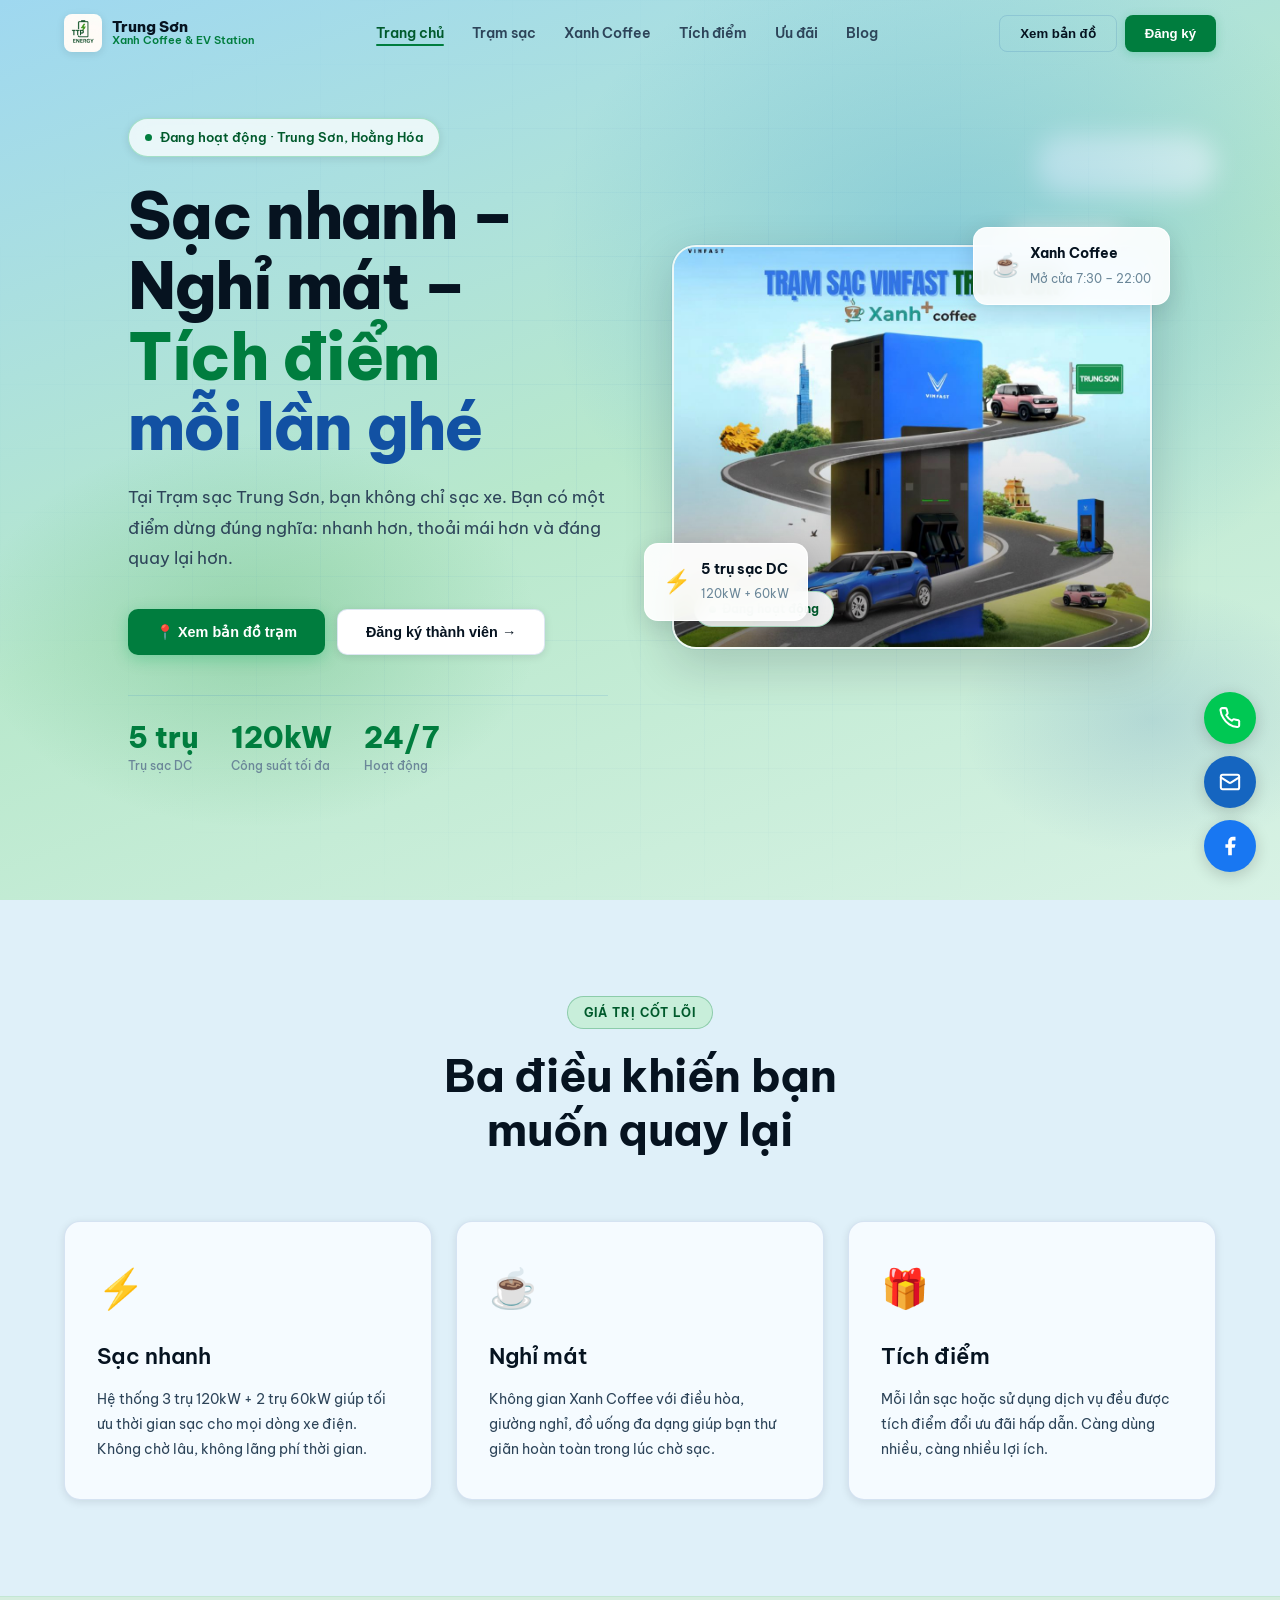
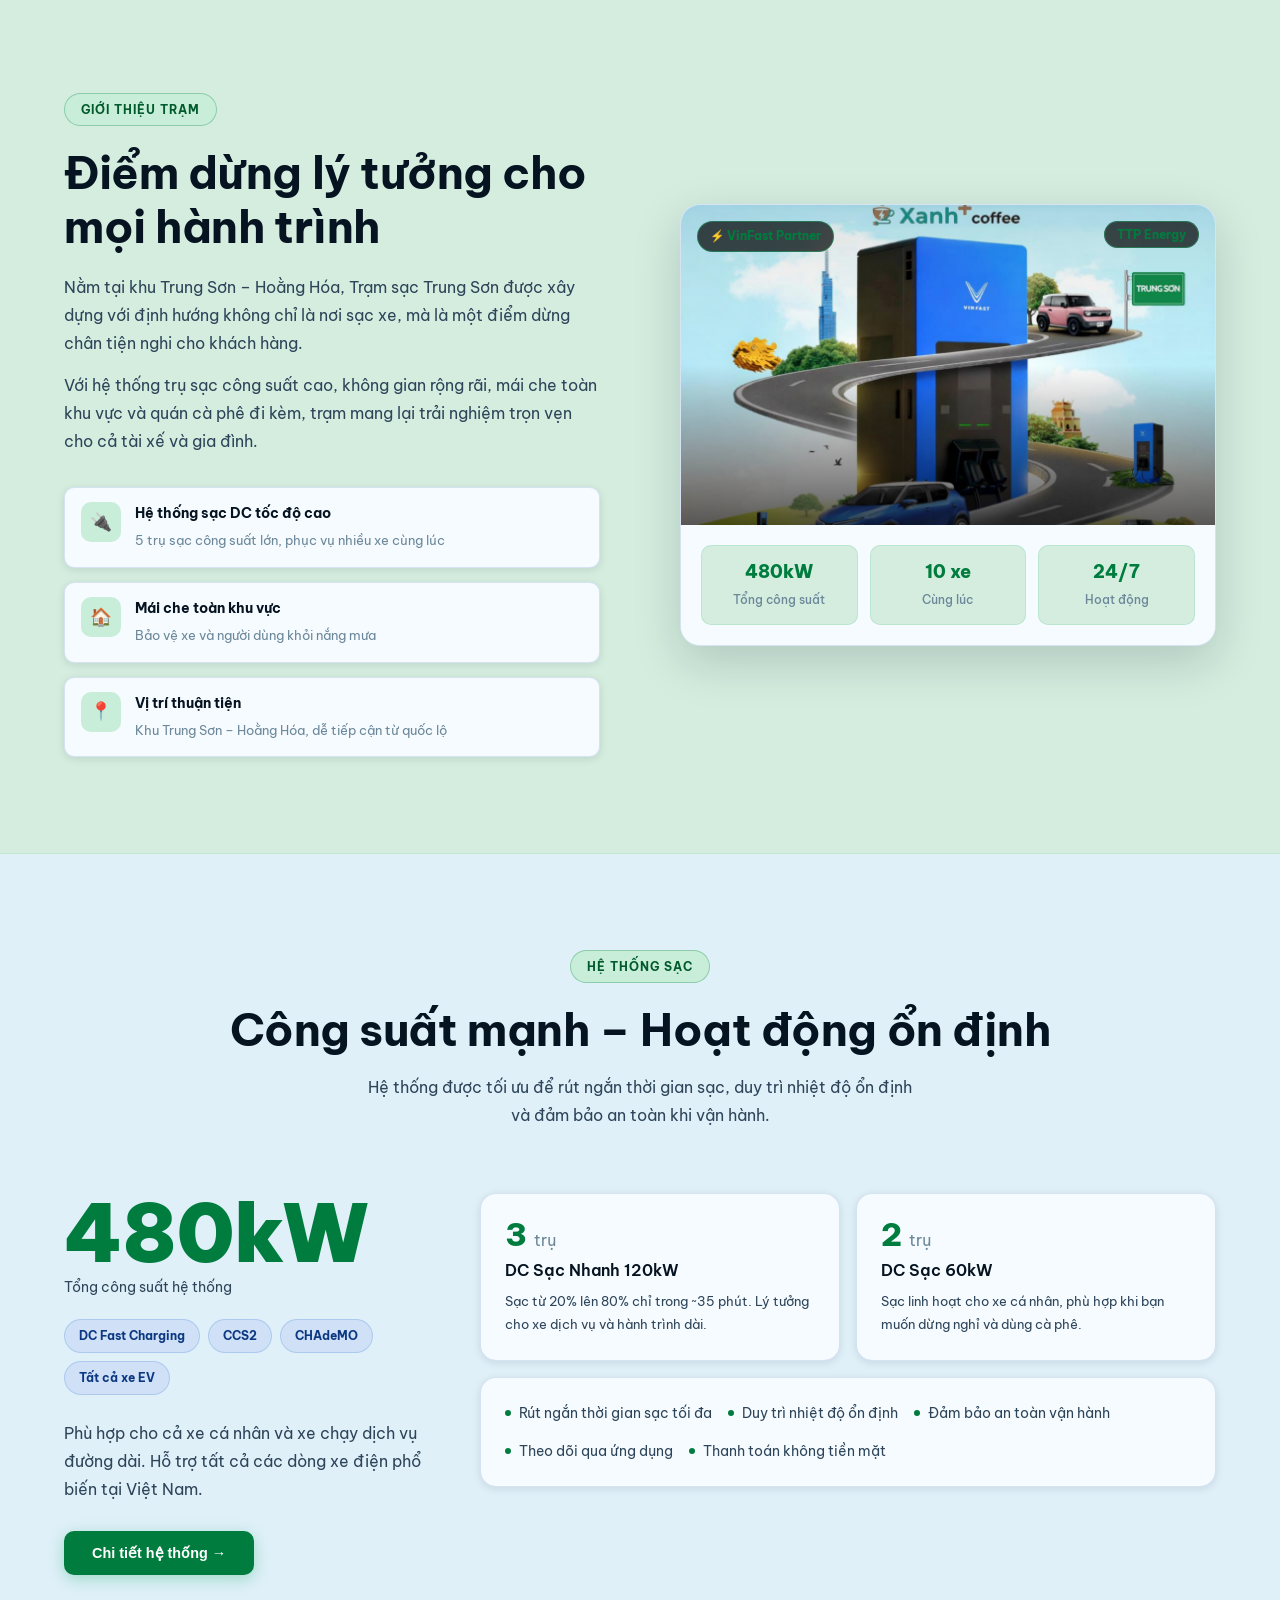
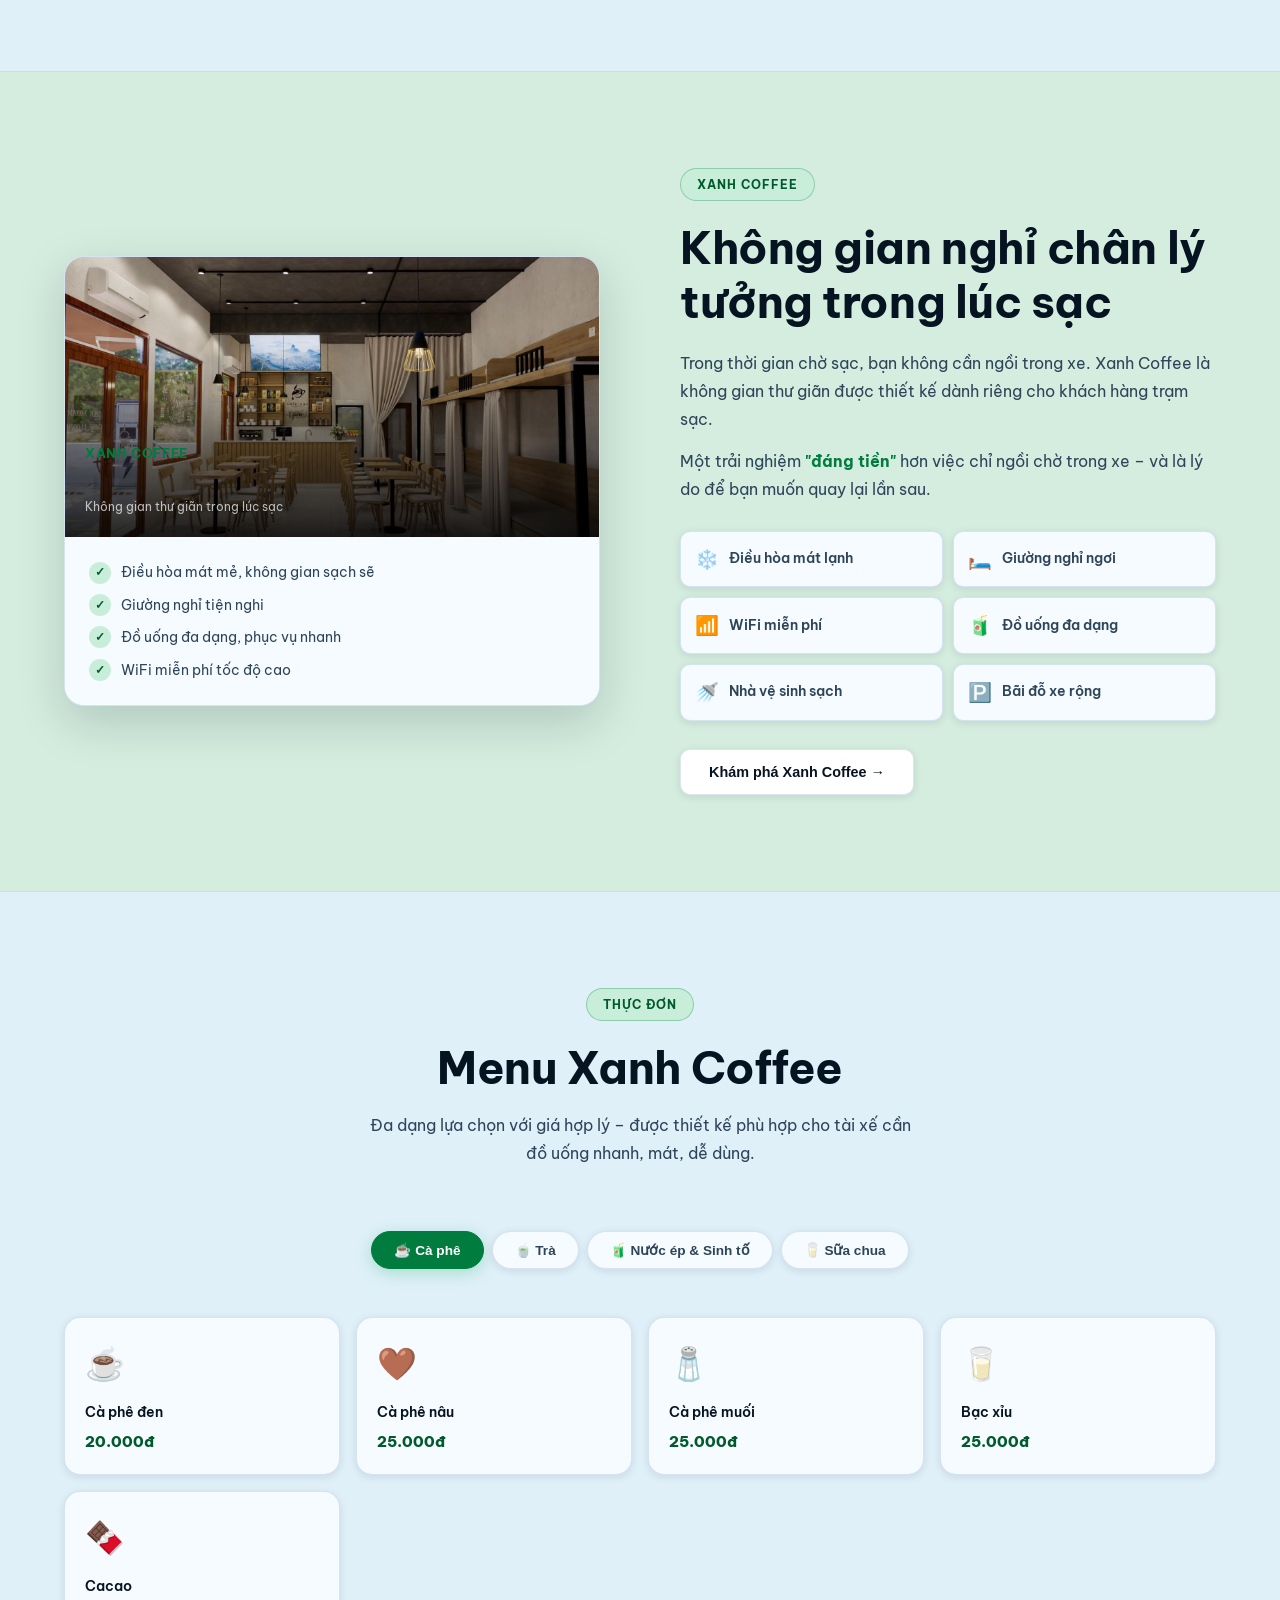
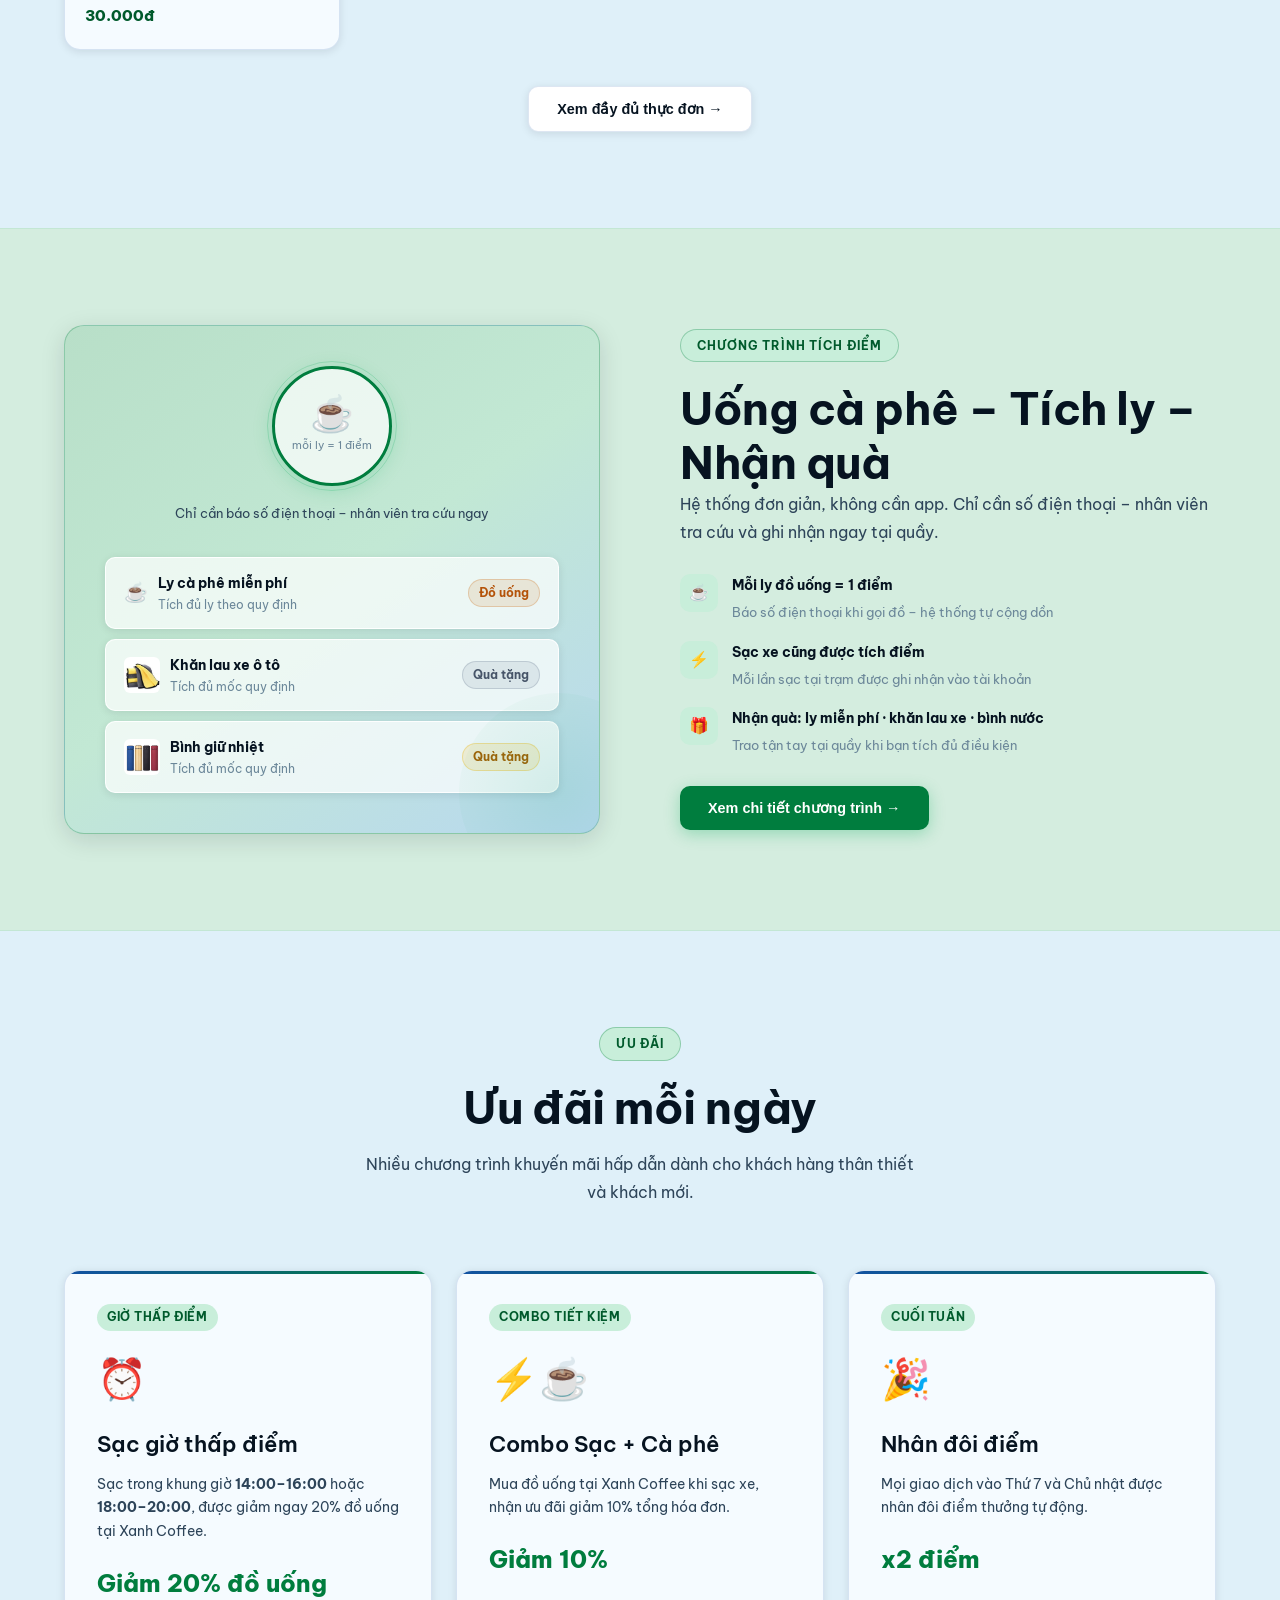
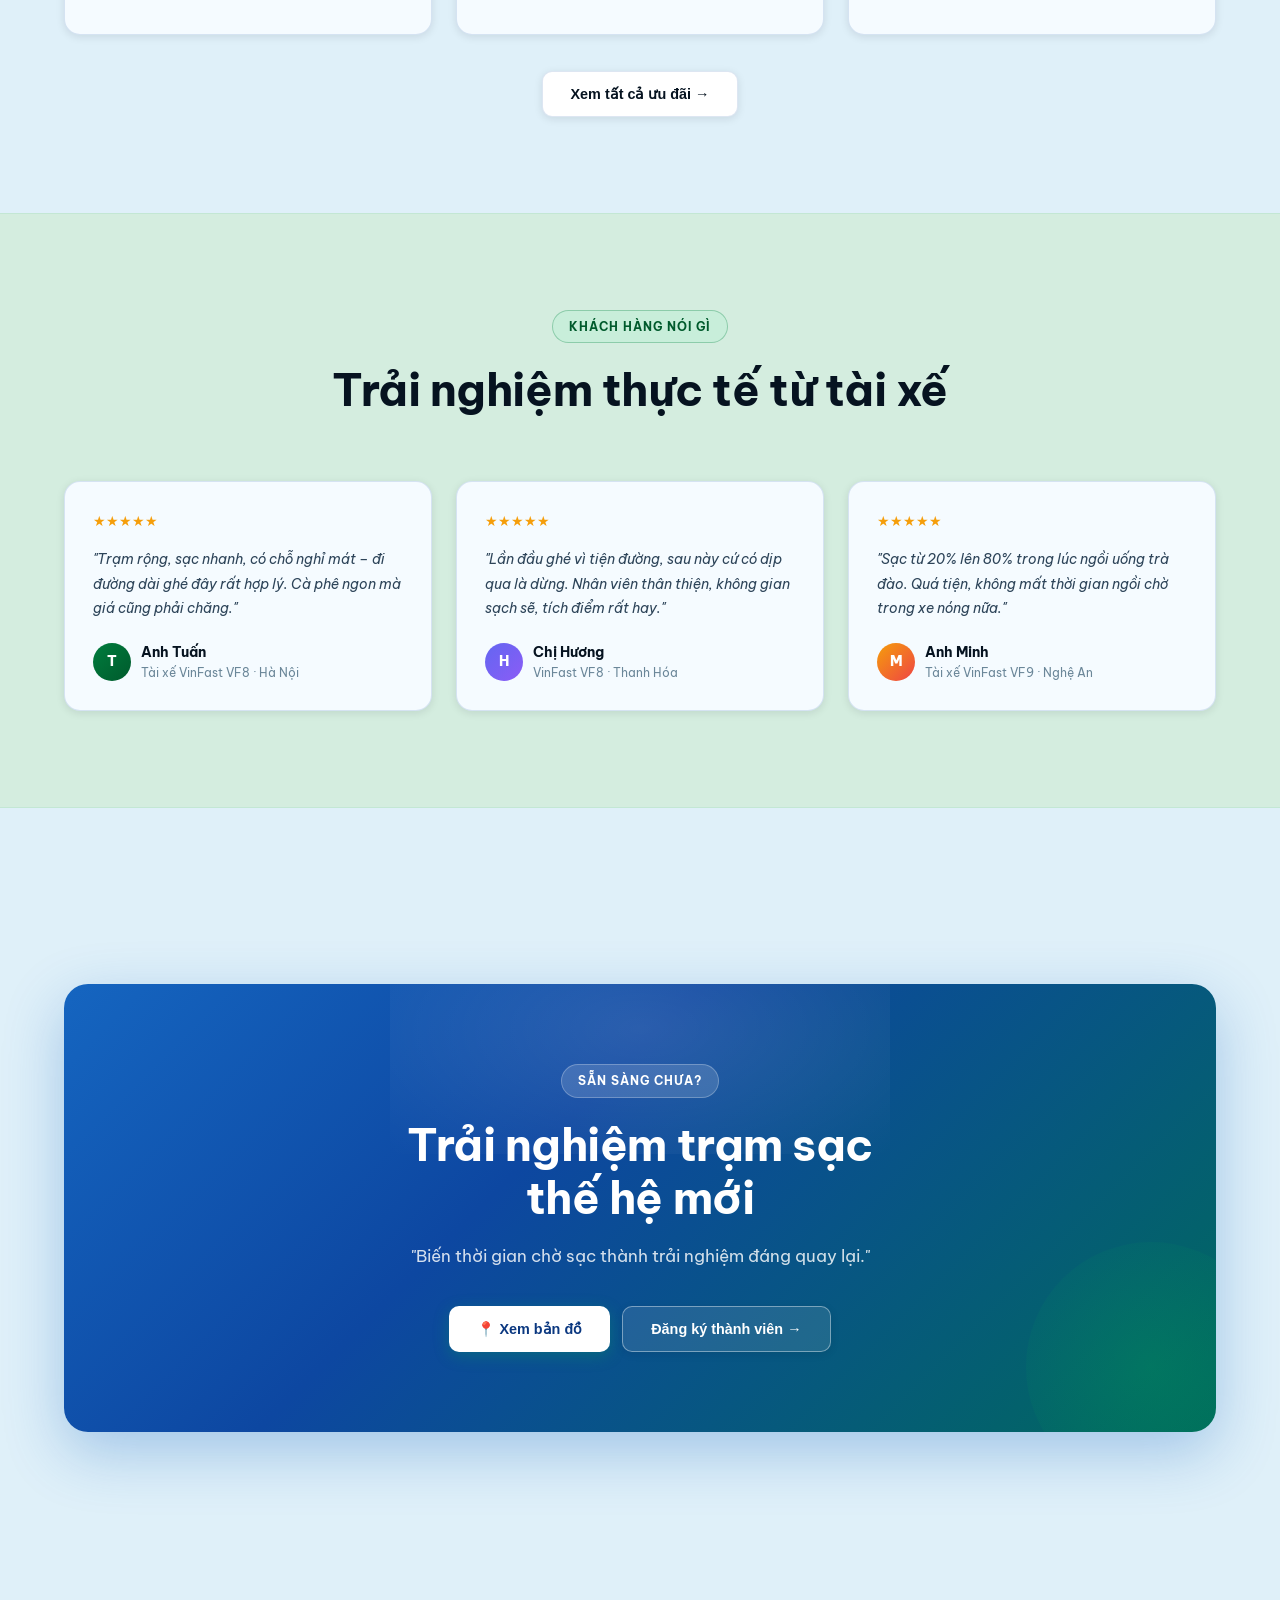
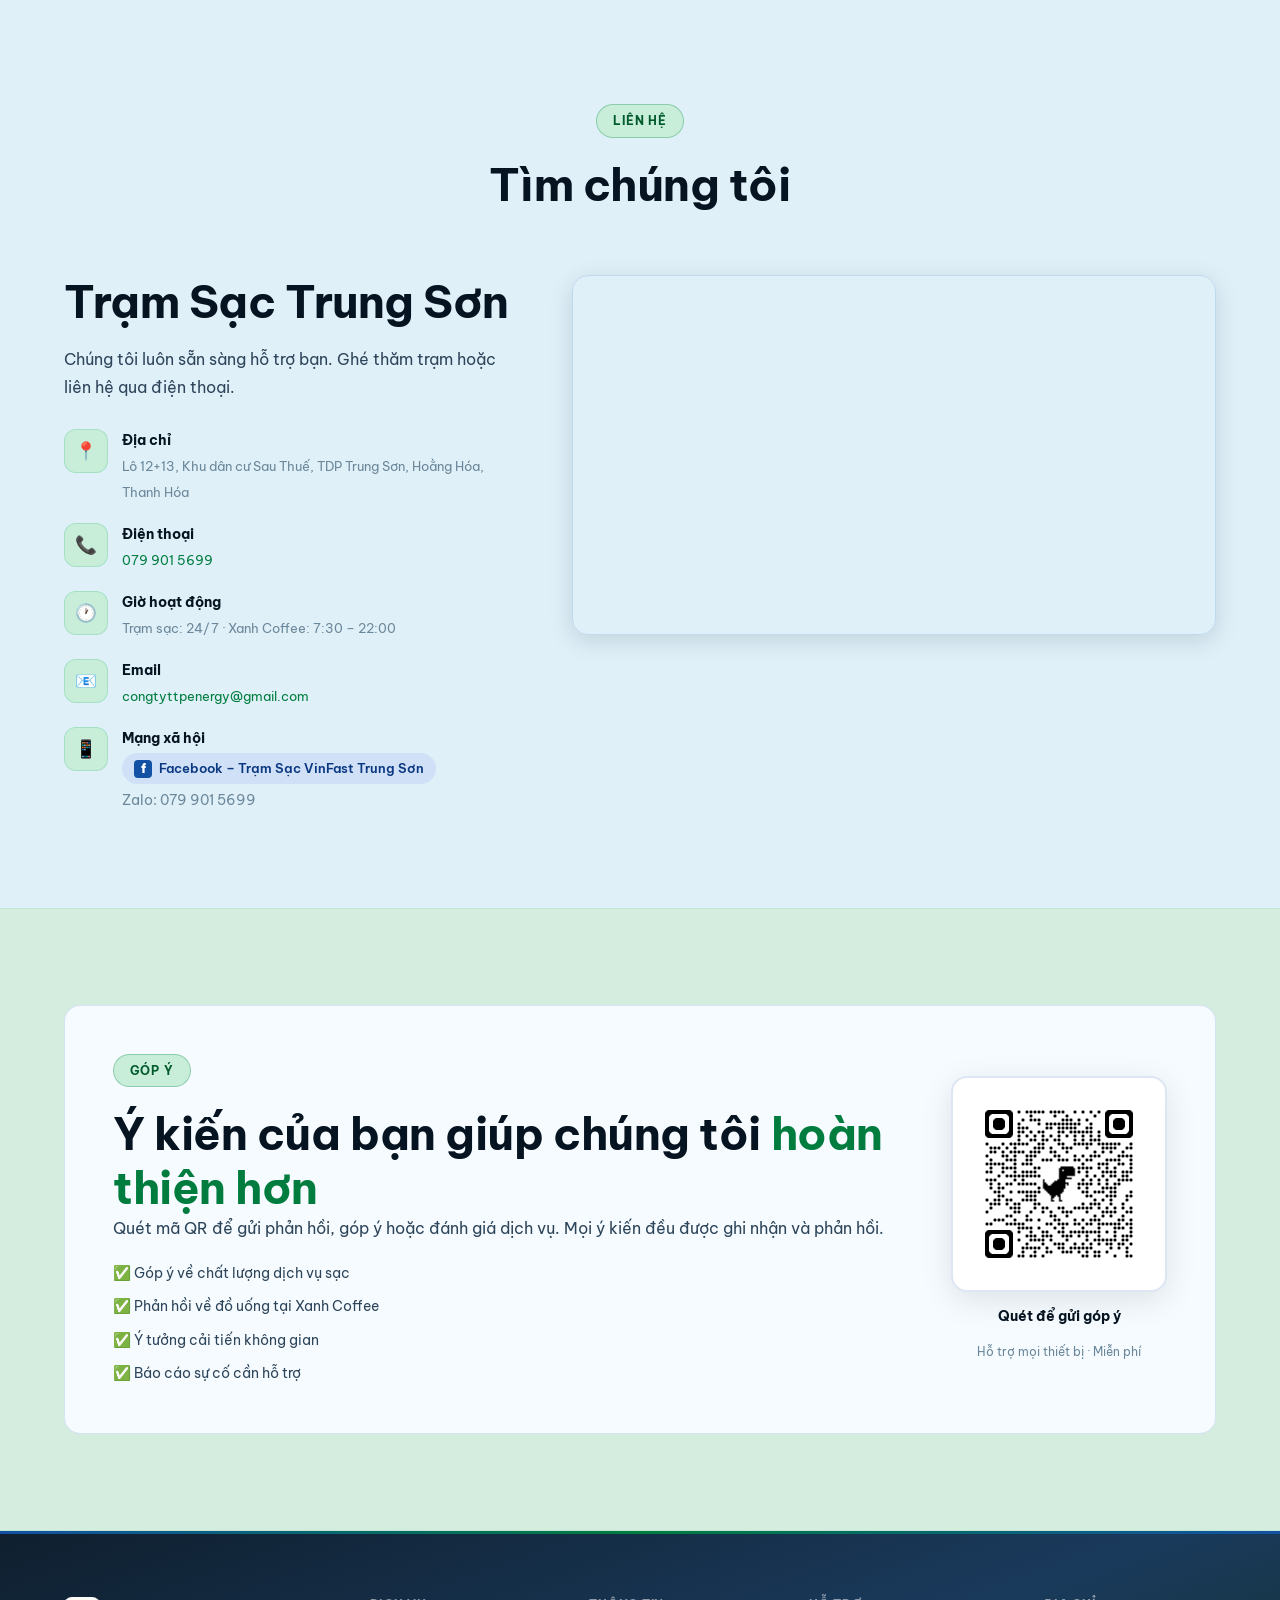
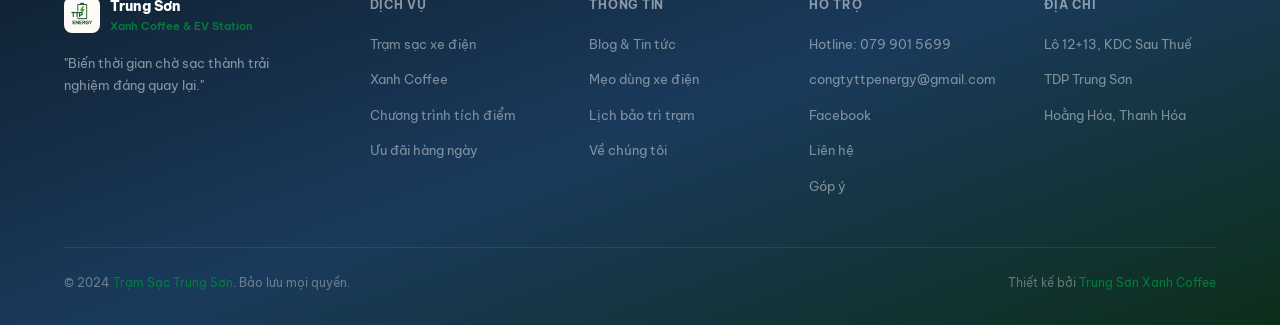
==== commit 8db0b3f0: "Add files via upload "Thêm nút liên hệ nổi góc phải – gọi điện, email, Facebook"" ====
--- a/index.html
+++ b/index.html
@@ -815,6 +815,22 @@
   </div>
 </footer>
 
+<!-- FLOATING CONTACT BUTTONS -->
+<div class="float-contact">
+  <a href="tel:0799015699" class="float-btn float-btn-phone" aria-label="Gọi điện">
+    <svg viewBox="0 0 24 24" fill="none" stroke="currentColor" stroke-width="2.2" stroke-linecap="round" stroke-linejoin="round"><path d="M22 16.92v3a2 2 0 0 1-2.18 2 19.79 19.79 0 0 1-8.63-3.07A19.5 19.5 0 0 1 4.69 12 19.79 19.79 0 0 1 1.62 3.4 2 2 0 0 1 3.6 1.22h3a2 2 0 0 1 2 1.72c.127.96.361 1.903.7 2.81a2 2 0 0 1-.45 2.11L7.91 8.91a16 16 0 0 0 6.06 6.06l.96-.96a2 2 0 0 1 2.11-.45c.907.339 1.85.573 2.81.7A2 2 0 0 1 22 16.92z"/></svg>
+    <span class="float-tooltip">Gọi ngay</span>
+  </a>
+  <a href="mailto:congtyttpenergy@gmail.com" class="float-btn float-btn-mail" aria-label="Gửi email">
+    <svg viewBox="0 0 24 24" fill="none" stroke="currentColor" stroke-width="2.2" stroke-linecap="round" stroke-linejoin="round"><rect x="2" y="4" width="20" height="16" rx="2"/><path d="m22 7-8.97 5.7a1.94 1.94 0 0 1-2.06 0L2 7"/></svg>
+    <span class="float-tooltip">Gửi email</span>
+  </a>
+  <a href="https://www.facebook.com/tramsacvinfasttrungson" target="_blank" rel="noopener" class="float-btn float-btn-fb" aria-label="Facebook">
+    <svg viewBox="0 0 24 24" fill="currentColor"><path d="M18 2h-3a5 5 0 0 0-5 5v3H7v4h3v8h4v-8h3l1-4h-4V7a1 1 0 0 1 1-1h3z"/></svg>
+    <span class="float-tooltip">Facebook</span>
+  </a>
+</div>
+
 <script src="script.js"></script>
 </body>
 </html>
--- a/styles.css
+++ b/styles.css
@@ -792,6 +792,26 @@
 .footer-bottom p { font-size: 0.78rem; color: rgba(255,255,255,0.35); }
 .footer-bottom span { color: var(--accent); }
 
+/* ===== BLOG POST PAGE ===== */
+.post-hero { padding: 140px 0 60px; border-bottom: 1px solid var(--border-subtle); }
+.post-back { display: inline-flex; align-items: center; gap: 6px; font-size: 0.82rem; color: var(--accent); font-weight: 600; text-decoration: none; margin-bottom: 24px; transition: gap 0.2s; }
+.post-back:hover { gap: 10px; }
+.post-tag { display: inline-block; background: rgba(0,125,62,0.1); color: var(--accent); padding: 4px 12px; border-radius: 100px; font-size: 0.72rem; font-weight: 700; text-transform: uppercase; letter-spacing: 0.06em; margin-bottom: 16px; }
+.post-title { font-size: clamp(1.6rem, 3vw, 2.4rem); font-weight: 800; line-height: 1.25; margin-bottom: 16px; }
+.post-meta { display: flex; align-items: center; gap: 16px; font-size: 0.8rem; color: var(--text-muted); }
+.post-meta span { display: flex; align-items: center; gap: 5px; }
+.post-body { max-width: 720px; margin: 0 auto; padding: 60px 0; }
+.post-body h2 { font-size: 1.3rem; font-weight: 700; margin: 40px 0 14px; color: var(--text-primary); }
+.post-body h3 { font-size: 1.05rem; font-weight: 700; margin: 28px 0 10px; color: var(--accent); }
+.post-body p { font-size: 1rem; line-height: 1.8; color: var(--text-secondary); margin-bottom: 18px; }
+.post-body ul, .post-body ol { padding-left: 24px; margin-bottom: 18px; display: flex; flex-direction: column; gap: 10px; }
+.post-body li { font-size: 1rem; line-height: 1.7; color: var(--text-secondary); }
+.post-body strong { color: var(--text-primary); font-weight: 700; }
+.post-body .highlight-box { background: var(--bg-card); border-left: 3px solid var(--accent); border-radius: 0 8px 8px 0; padding: 18px 22px; margin: 28px 0; }
+.post-body .highlight-box p { margin: 0; color: var(--text-primary); }
+.post-footer-nav { border-top: 1px solid var(--border-subtle); padding: 40px 0; display: flex; justify-content: space-between; align-items: center; flex-wrap: wrap; gap: 16px; }
+@media (max-width: 768px) { .post-footer-nav { flex-direction: column; align-items: flex-start; } }
+
 /* ===== SOCIAL LINK PILL ===== */
 .social-link-pill { display: inline-flex; align-items: center; gap: 7px; background: var(--blue-light); color: var(--blue-dark); font-size: 0.82rem; font-weight: 600; padding: 5px 12px; border-radius: 100px; text-decoration: none; transition: background 0.2s, color 0.2s; width: fit-content; }
 .social-link-pill:hover { background: var(--blue); color: #fff; }
@@ -871,3 +891,49 @@
   .footer-top { grid-template-columns: 1fr; }
   .hero-stats { flex-direction: column; gap: 16px; }
 }
+
+/* ===== FLOATING CONTACT BUTTONS ===== */
+.float-contact {
+  position: fixed;
+  bottom: 28px;
+  right: 24px;
+  display: flex;
+  flex-direction: column;
+  gap: 12px;
+  z-index: 999;
+}
+.float-btn {
+  width: 52px; height: 52px;
+  border-radius: 50%;
+  display: flex; align-items: center; justify-content: center;
+  box-shadow: 0 4px 16px rgba(0,0,0,0.18);
+  transition: transform 0.2s, box-shadow 0.2s;
+  position: relative;
+  text-decoration: none;
+}
+.float-btn:hover { transform: scale(1.12); box-shadow: 0 6px 24px rgba(0,0,0,0.25); }
+.float-btn svg { width: 22px; height: 22px; }
+.float-btn-phone { background: #00c853; color: #fff; }
+.float-btn-mail  { background: #1565c0; color: #fff; }
+.float-btn-fb    { background: #1877f2; color: #fff; }
+.float-tooltip {
+  position: absolute;
+  right: 60px;
+  background: rgba(0,0,0,0.75);
+  color: #fff;
+  font-size: 0.75rem;
+  font-weight: 600;
+  padding: 5px 10px;
+  border-radius: 6px;
+  white-space: nowrap;
+  opacity: 0;
+  pointer-events: none;
+  transition: opacity 0.2s;
+}
+.float-btn:hover .float-tooltip { opacity: 1; }
+@media (max-width: 480px) {
+  .float-contact { bottom: 16px; right: 14px; gap: 10px; }
+  .float-btn { width: 46px; height: 46px; }
+  .float-btn svg { width: 20px; height: 20px; }
+  .float-tooltip { display: none; }
+}
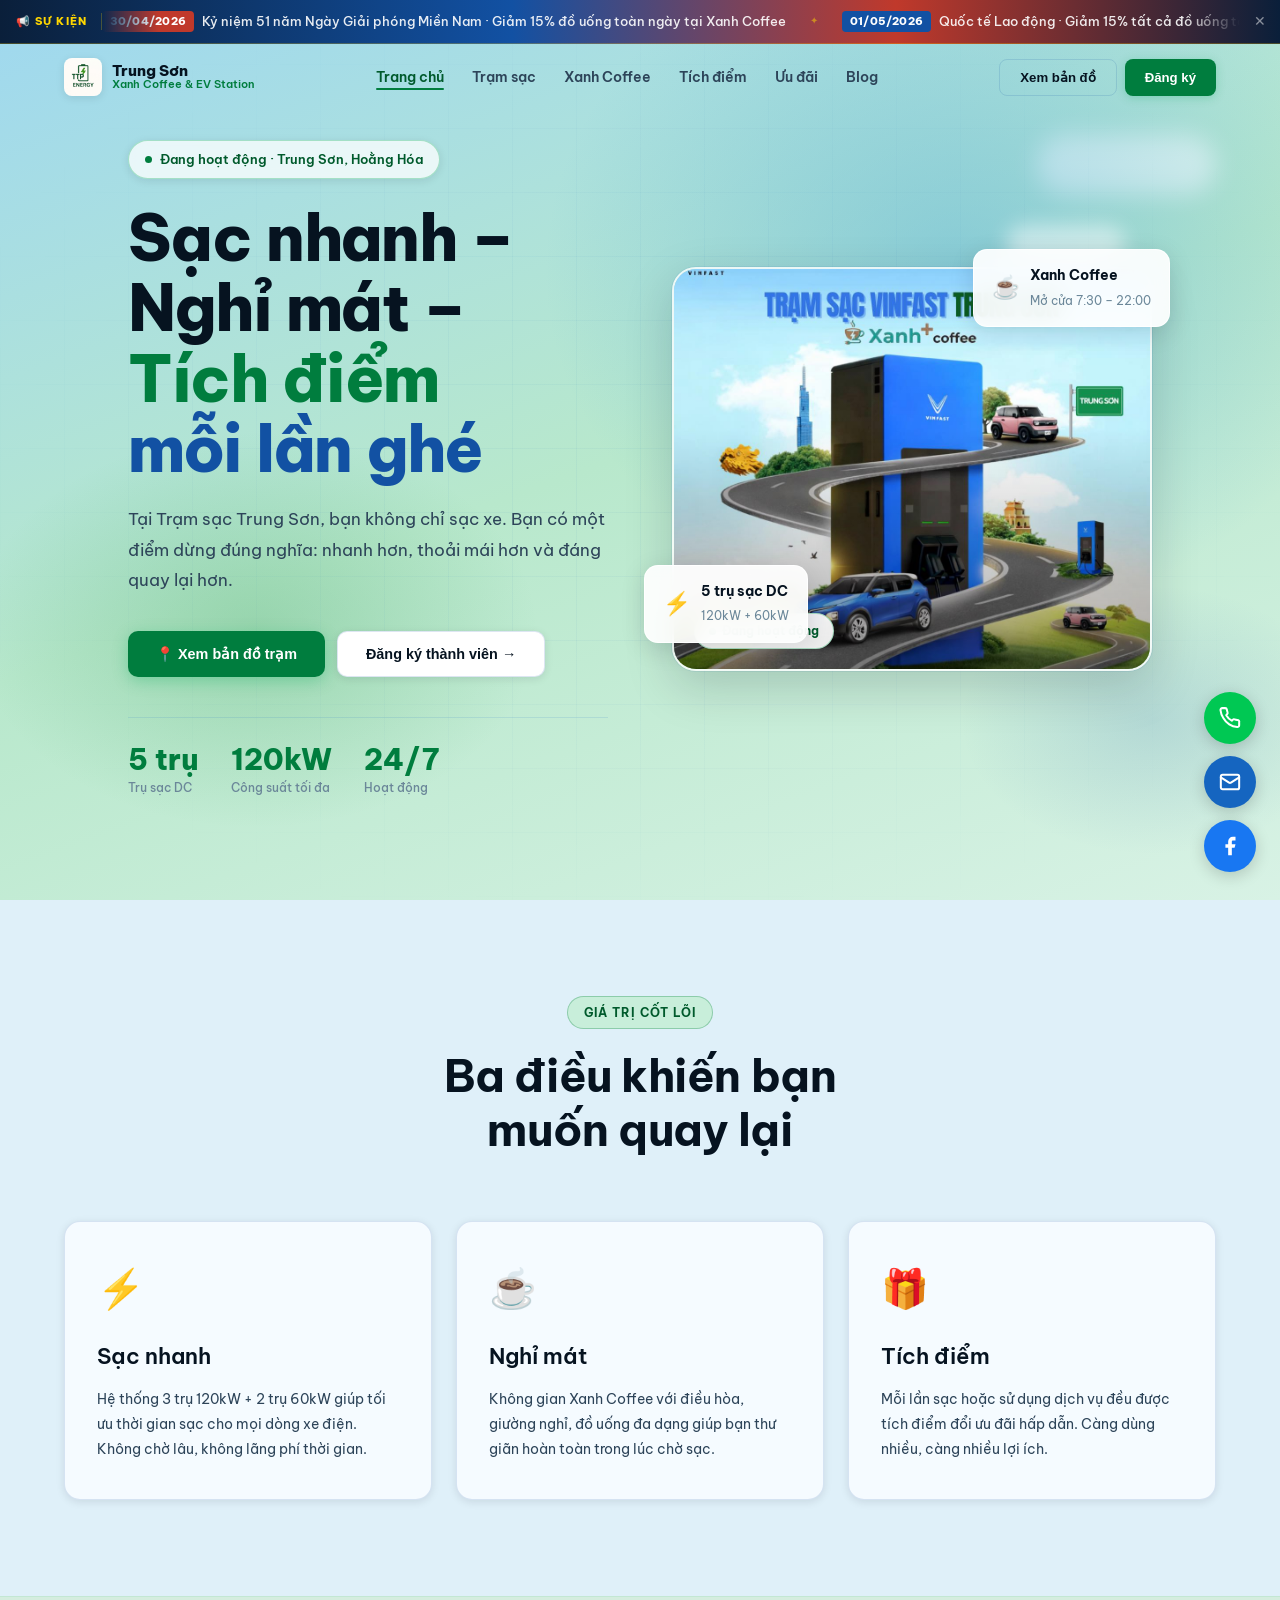
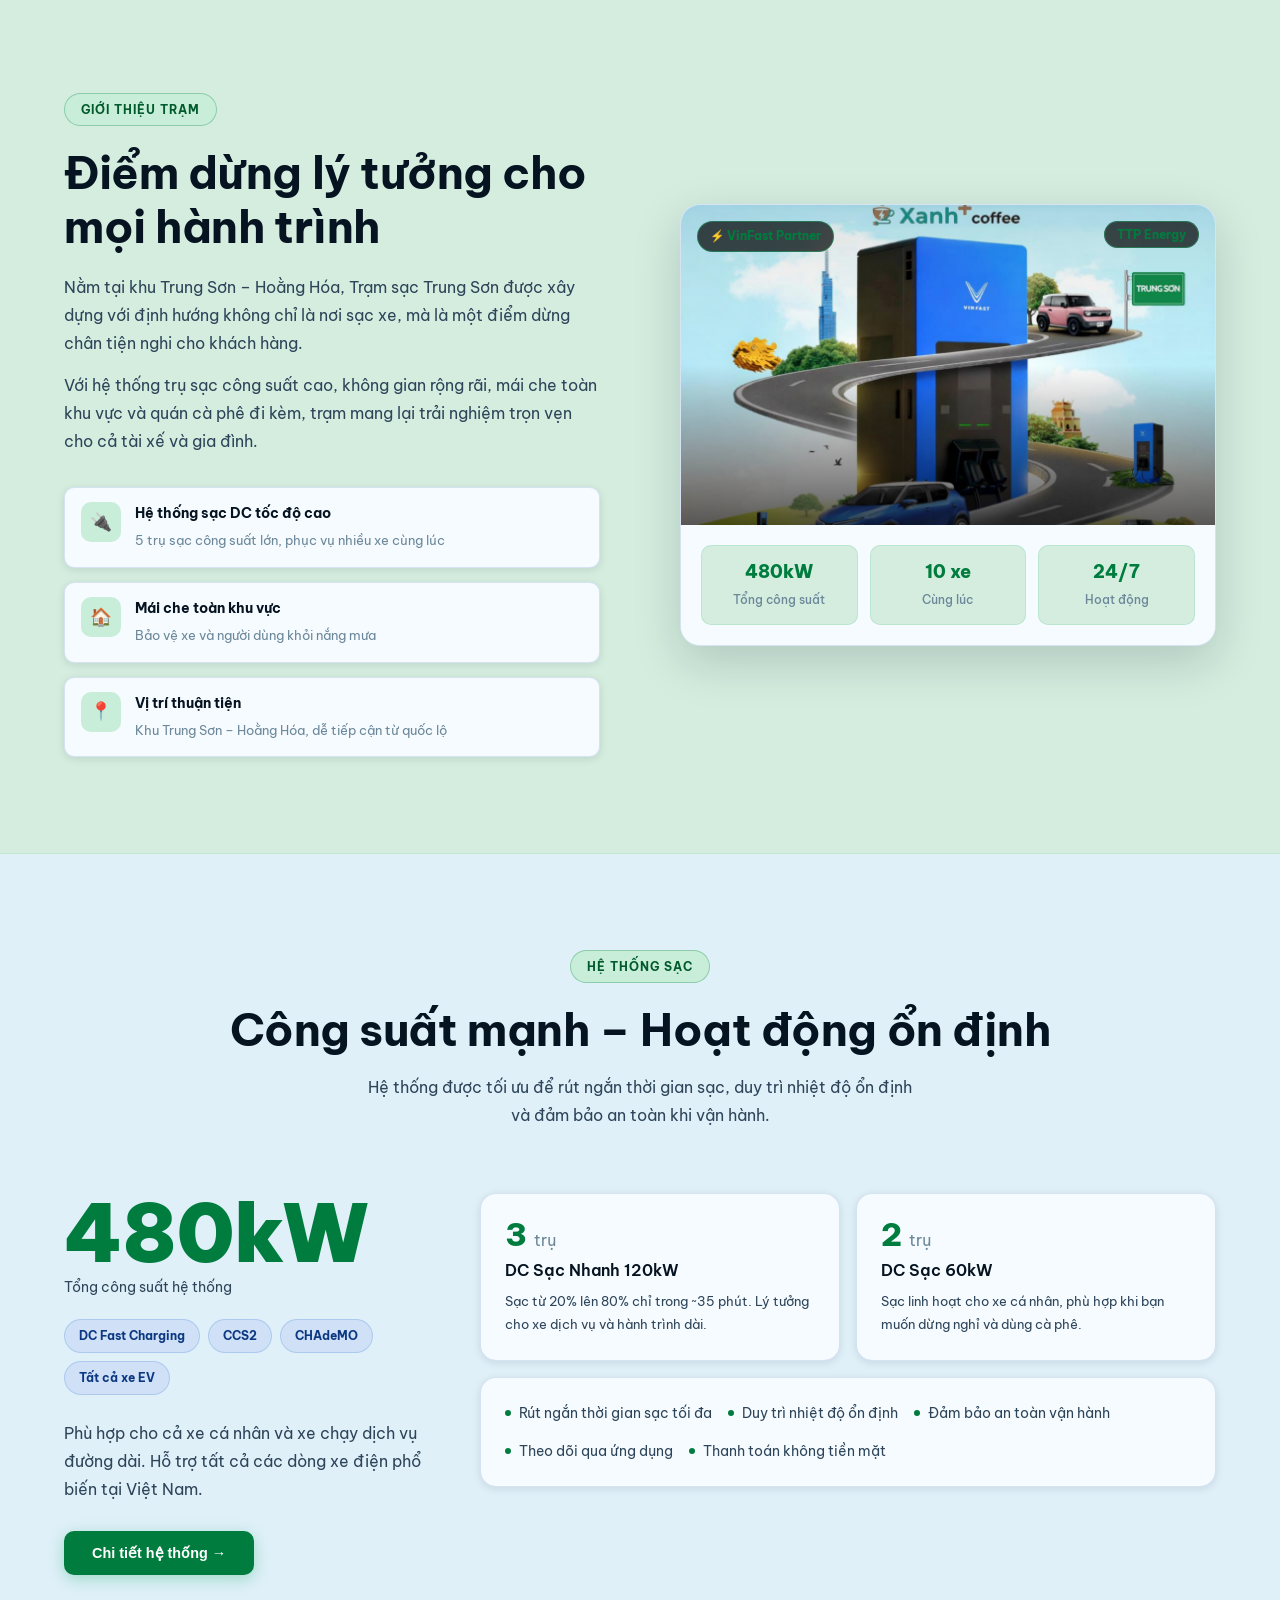
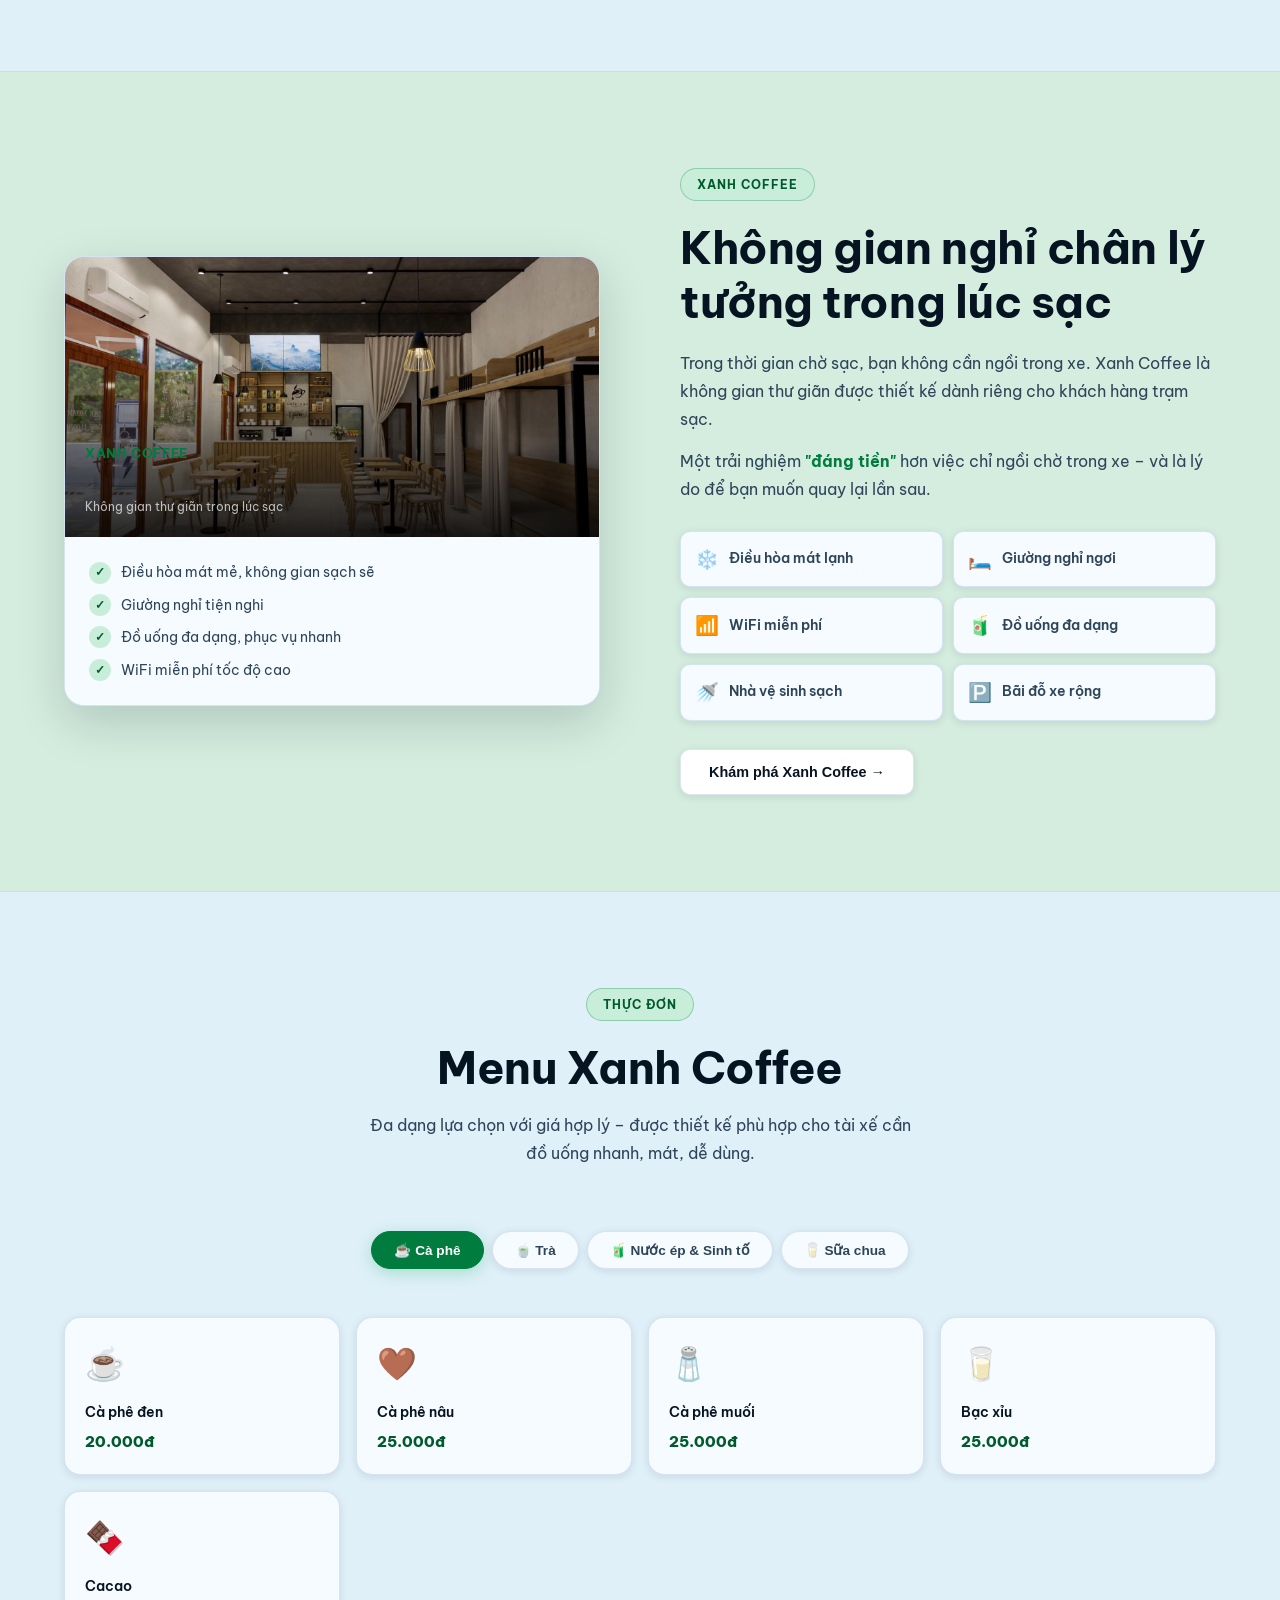
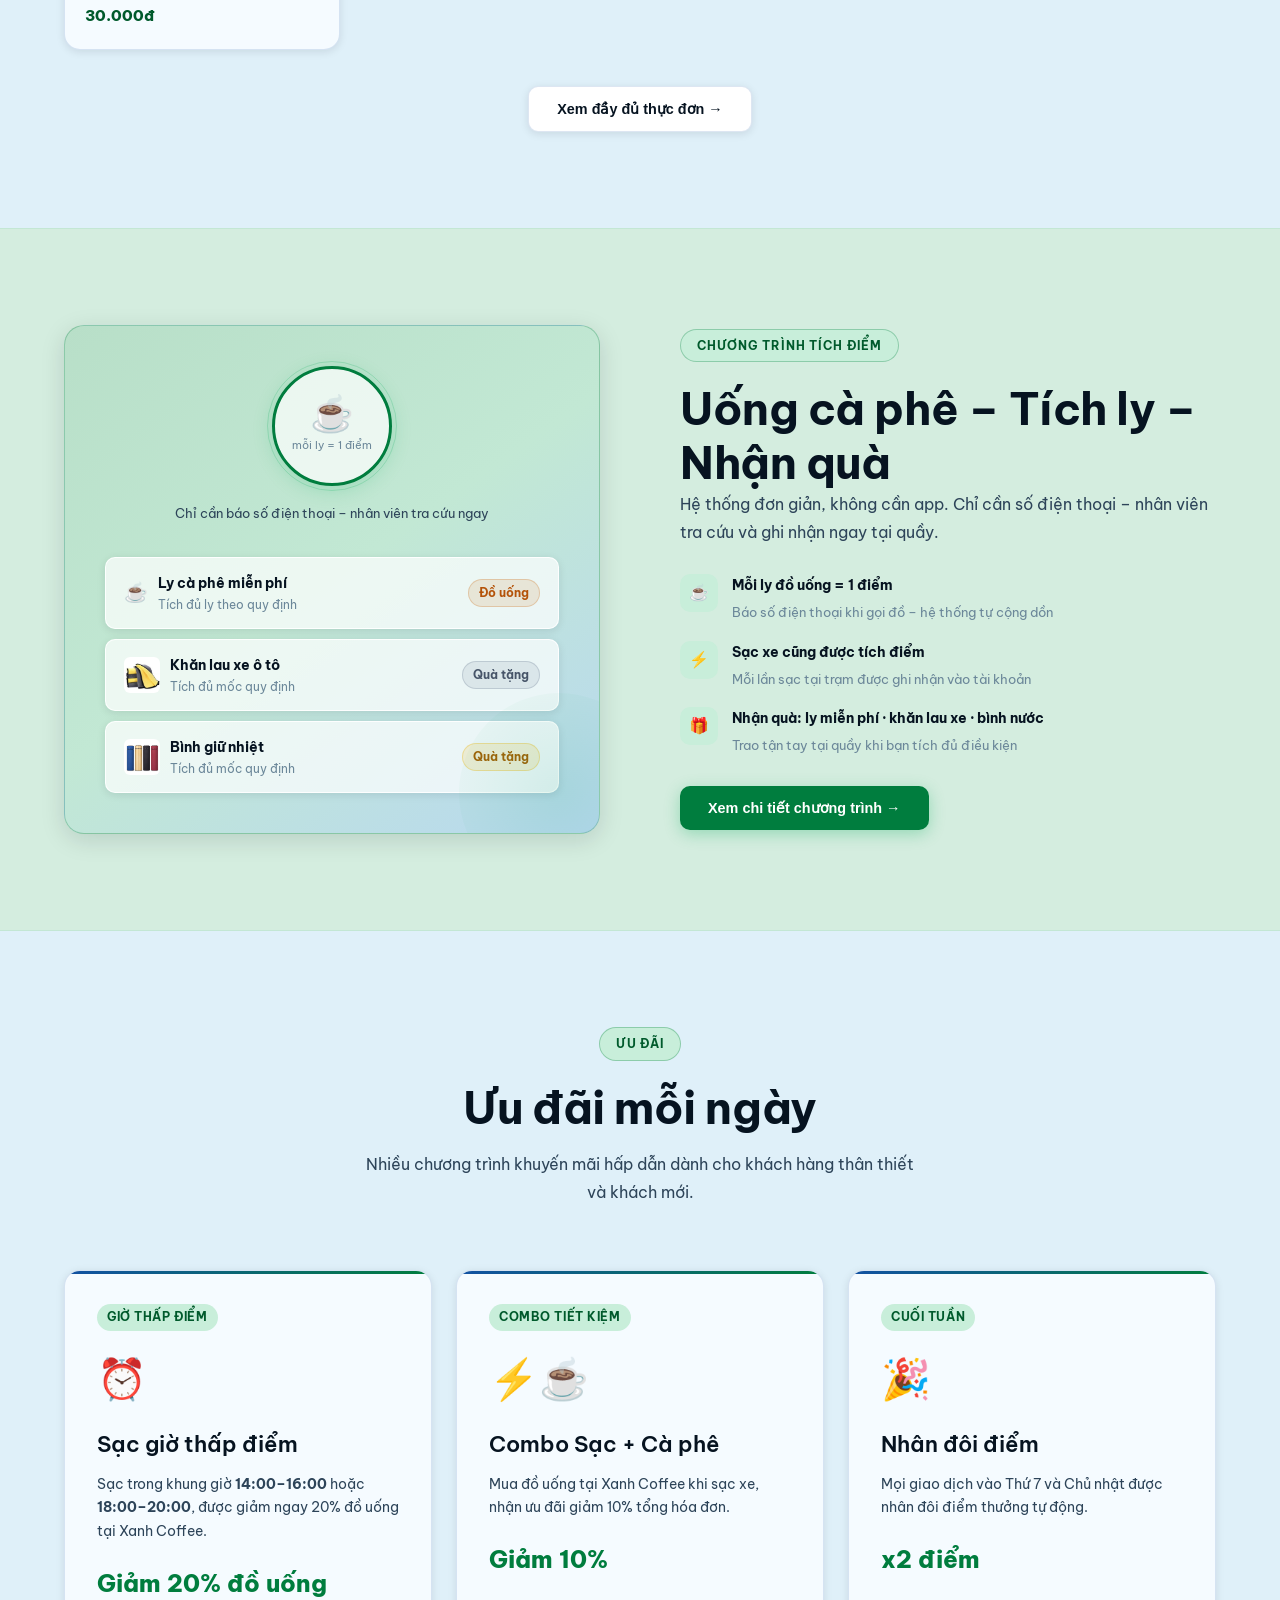
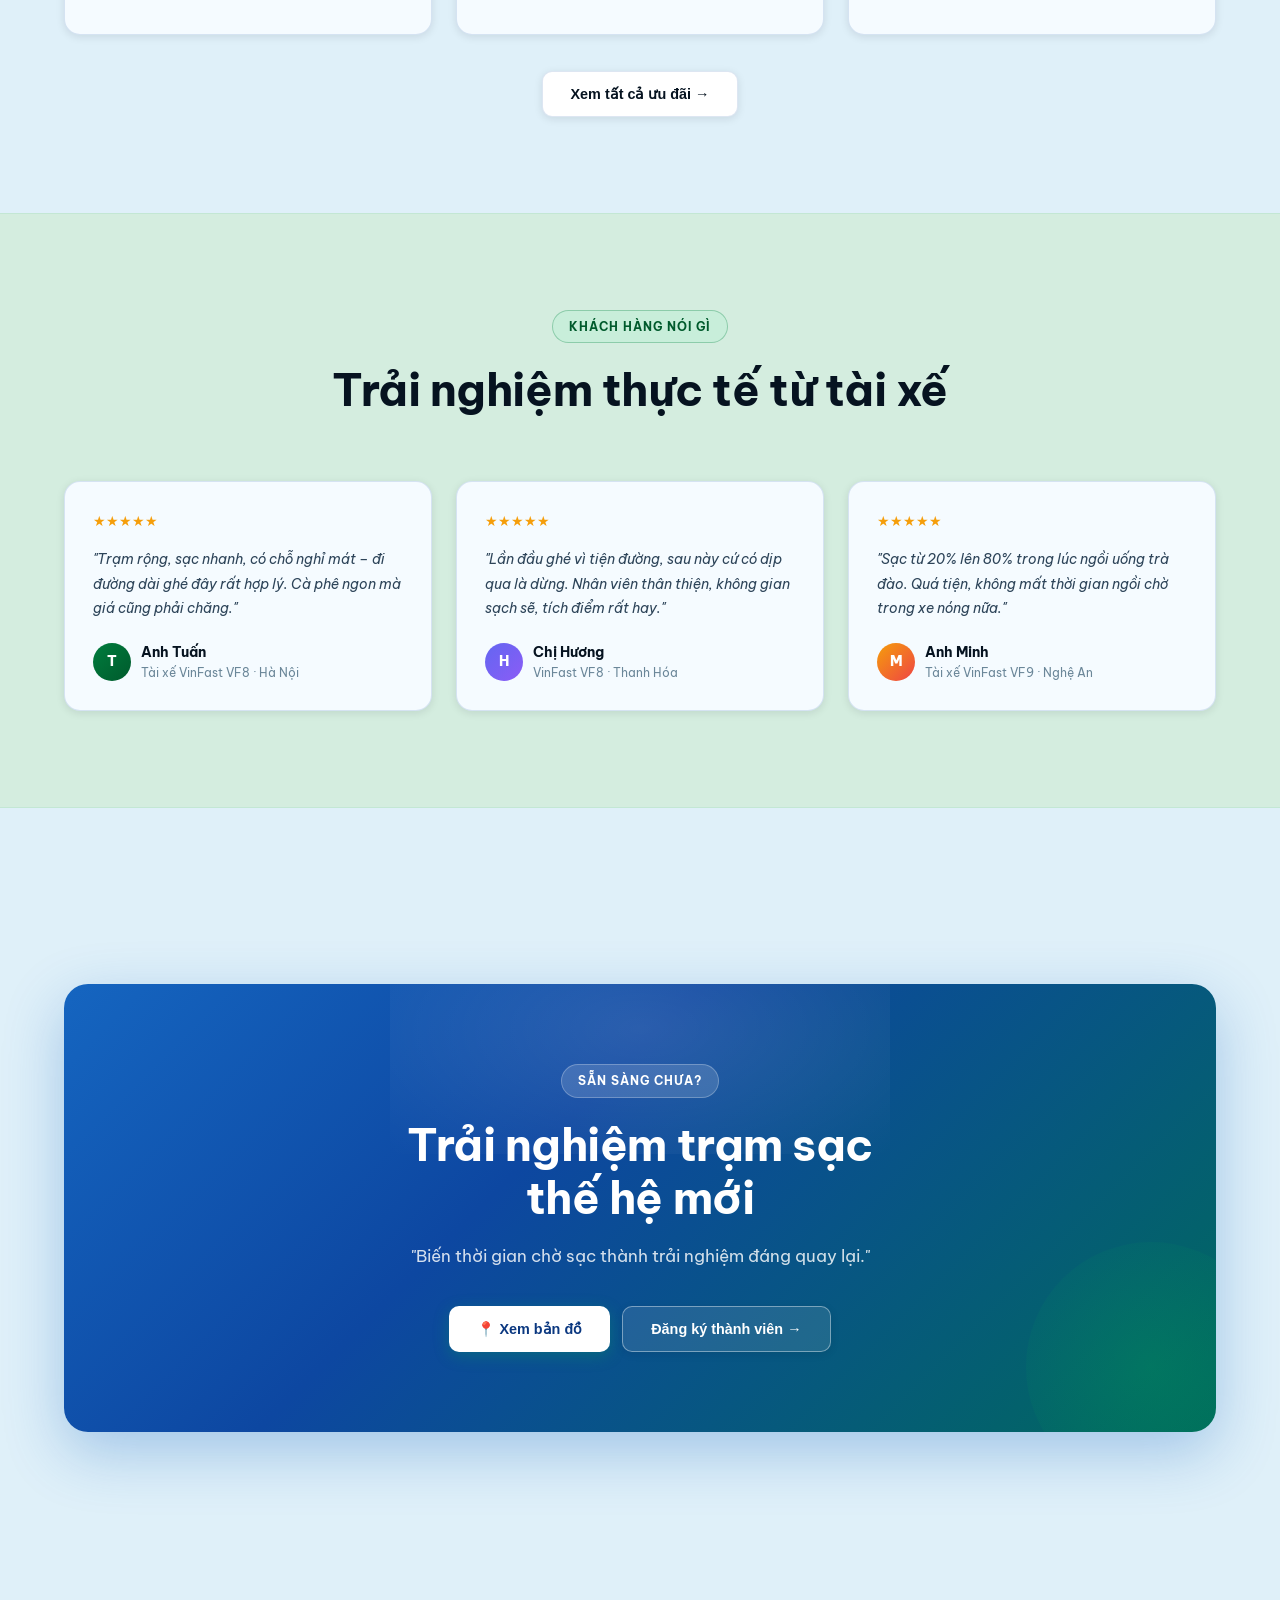
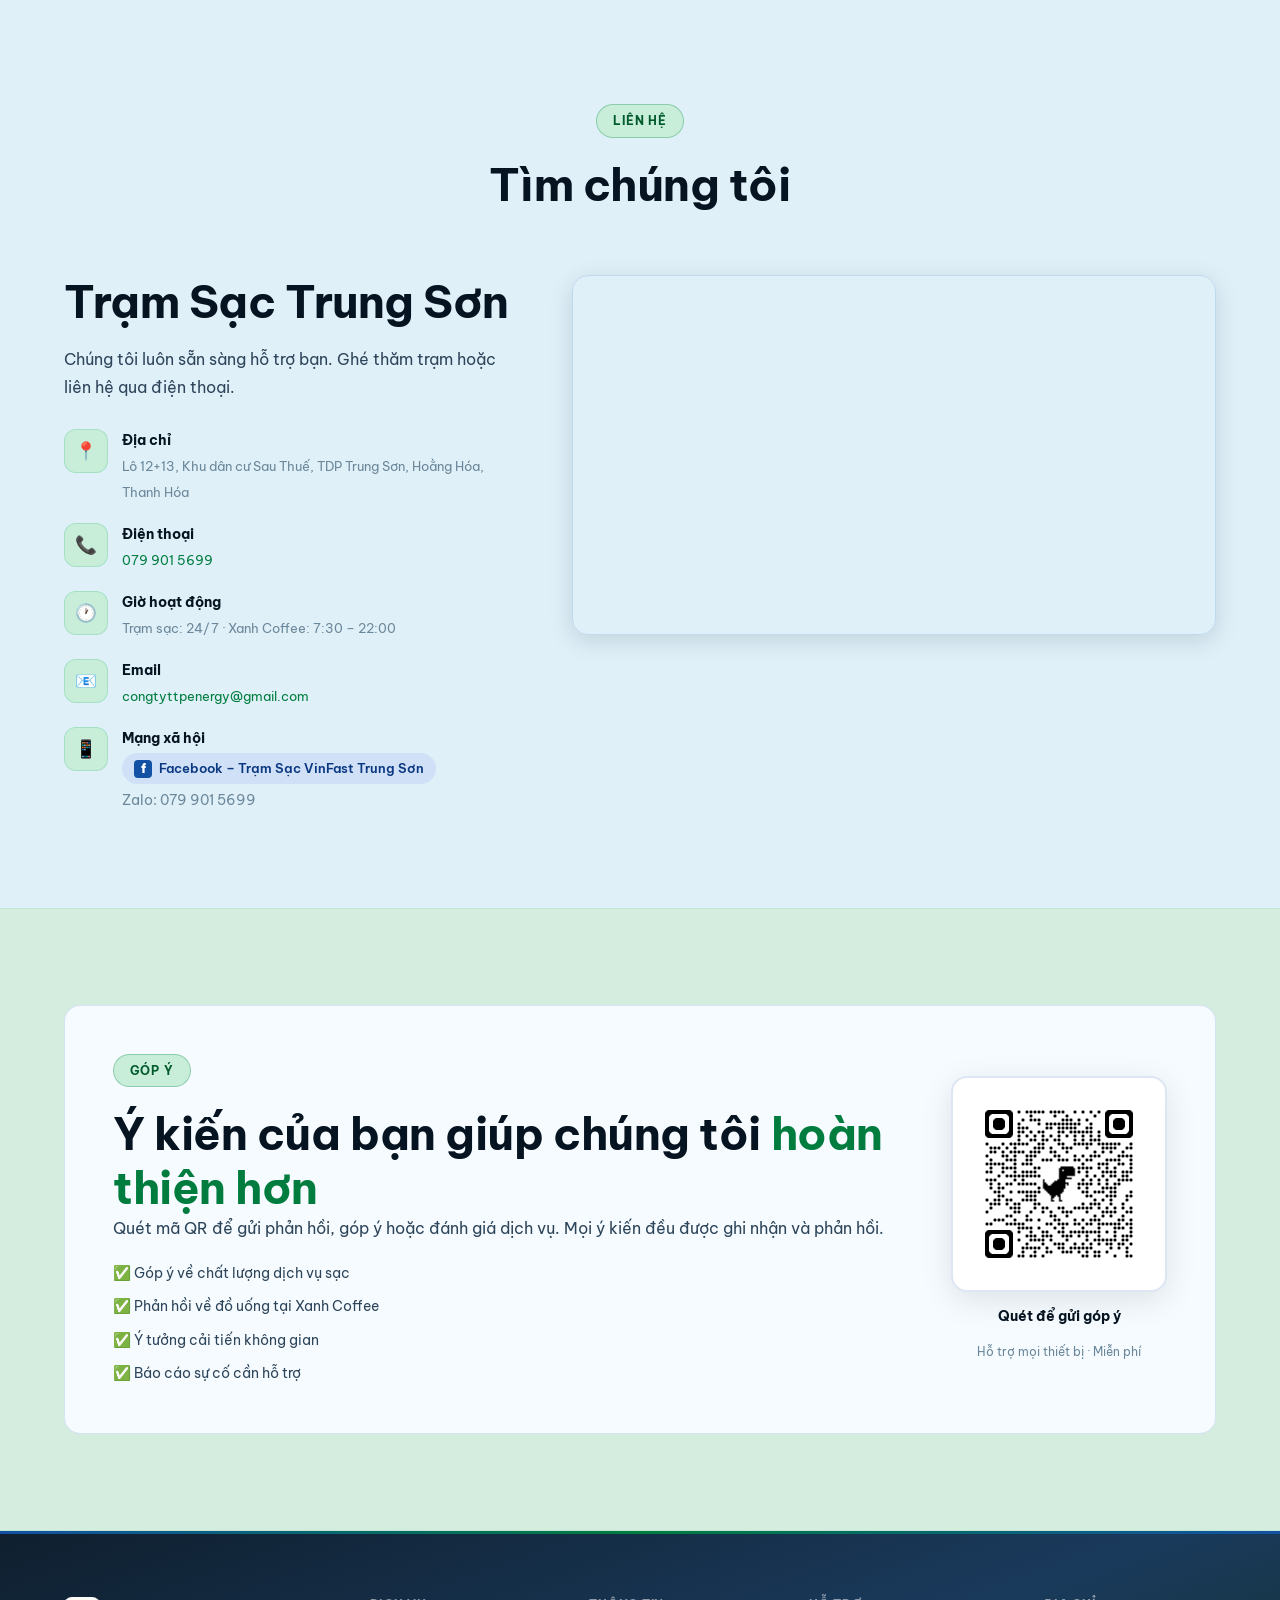
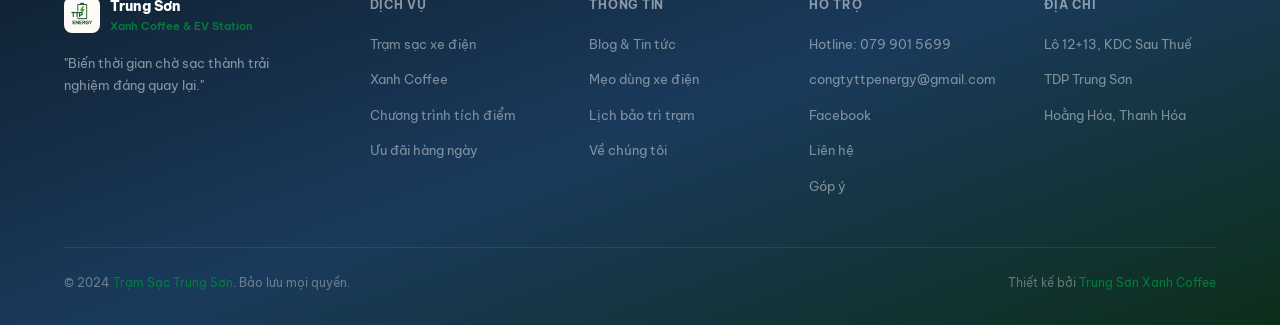
==== commit 8daa1b36: "Add files via upload" ====
--- a/index.html
+++ b/index.html
@@ -11,6 +11,41 @@
   <link rel="stylesheet" href="styles.css">
 </head>
 <body>
+
+<!-- ===== EVENT TICKER =====
+     Thêm sự kiện mới: copy một block .event-item và cập nhật nội dung.
+     Lưu ảnh sự kiện vào thư mục project (vd: event-30-04.jpg) để hiển thị thumbnail. -->
+<div class="event-ticker" id="eventTicker">
+  <span class="ticker-label">📢 SỰ KIỆN</span>
+  <div class="ticker-viewport">
+    <div class="ticker-track" id="tickerTrack">
+
+      <!-- SỰ KIỆN 1: Kỷ niệm 30/04 -->
+      <div class="event-item">
+        <img src="event-30-04.jpg" class="event-item-img" alt="" onerror="this.style.display='none'">
+        <span class="event-item-tag" style="background:#c0392b">30/04/2026</span>
+        <span class="event-item-text">Kỷ niệm 51 năm Ngày Giải phóng Miền Nam · Giảm 15% đồ uống toàn ngày tại Xanh Coffee</span>
+      </div>
+      <span class="ticker-sep">✦</span>
+
+      <!-- SỰ KIỆN 2: 01/05 Quốc tế Lao động -->
+      <div class="event-item">
+        <span class="event-item-tag" style="background:#1251a3">01/05/2026</span>
+        <span class="event-item-text">Quốc tế Lao động · Giảm 15% tất cả đồ uống tại Xanh Coffee</span>
+      </div>
+      <span class="ticker-sep">✦</span>
+
+      <!-- SỰ KIỆN 3: Ưu đãi cuối tuần -->
+      <div class="event-item">
+        <span class="event-item-tag" style="background:#007d3e">Mỗi cuối tuần</span>
+        <span class="event-item-text">Thứ 7 &amp; Chủ nhật · Nhân đôi điểm tích lũy cho mọi giao dịch</span>
+      </div>
+      <span class="ticker-sep">✦</span>
+
+    </div>
+  </div>
+  <button class="ticker-close" id="tickerClose" aria-label="Đóng thông báo">✕</button>
+</div>
 
 <!-- ===== NAVBAR ===== -->
 <nav class="navbar" id="navbar">
--- a/styles.css
+++ b/styles.css
@@ -892,6 +892,112 @@
   .hero-stats { flex-direction: column; gap: 16px; }
 }
 
+/* ===== EVENT TICKER ===== */
+.event-ticker {
+  position: fixed;
+  top: 0; left: 0; right: 0;
+  height: 44px;
+  background: linear-gradient(90deg, #0a1f3a 0%, #1251a3 40%, #c0392b 70%, #0a1f3a 100%);
+  display: flex;
+  align-items: center;
+  z-index: 1010;
+  overflow: hidden;
+  border-bottom: 1px solid rgba(255, 210, 0, 0.25);
+}
+.event-ticker.ticker-hidden { display: none; }
+
+.ticker-label {
+  flex-shrink: 0;
+  padding: 0 14px 0 16px;
+  font-size: 0.68rem;
+  font-weight: 800;
+  color: #ffd700;
+  letter-spacing: 0.1em;
+  text-transform: uppercase;
+  border-right: 1px solid rgba(255, 215, 0, 0.25);
+  white-space: nowrap;
+}
+.ticker-viewport {
+  flex: 1;
+  overflow: hidden;
+  position: relative;
+  /* fade edges */
+  mask-image: linear-gradient(90deg, transparent, black 5%, black 95%, transparent);
+}
+.ticker-track {
+  display: flex;
+  align-items: center;
+  gap: 24px;
+  white-space: nowrap;
+  width: max-content;
+  animation: ticker-scroll 28s linear infinite;
+}
+.ticker-track:hover { animation-play-state: paused; }
+@keyframes ticker-scroll {
+  0%   { transform: translateX(0); }
+  100% { transform: translateX(-50%); }
+}
+.event-item {
+  display: inline-flex;
+  align-items: center;
+  gap: 8px;
+  flex-shrink: 0;
+}
+.event-item-img {
+  height: 26px;
+  width: auto;
+  max-width: 44px;
+  border-radius: 3px;
+  object-fit: cover;
+  flex-shrink: 0;
+}
+.event-item-tag {
+  display: inline-block;
+  padding: 2px 8px;
+  border-radius: 4px;
+  font-size: 0.67rem;
+  font-weight: 800;
+  color: #fff;
+  letter-spacing: 0.02em;
+  flex-shrink: 0;
+}
+.event-item-text {
+  font-size: 0.8rem;
+  color: rgba(255, 255, 255, 0.9);
+  font-weight: 500;
+}
+.ticker-sep {
+  color: rgba(255, 215, 0, 0.5);
+  font-size: 0.65rem;
+  flex-shrink: 0;
+}
+.ticker-close {
+  flex-shrink: 0;
+  background: none;
+  border: none;
+  color: rgba(255, 255, 255, 0.5);
+  font-size: 0.85rem;
+  cursor: pointer;
+  padding: 0 14px;
+  height: 100%;
+  transition: color 0.2s;
+  line-height: 44px;
+}
+.ticker-close:hover { color: #fff; }
+
+/* Shift navbar & hero down when ticker is visible */
+.has-ticker .navbar { top: 44px; }
+.has-ticker .hero   { padding-top: 134px; }
+
+@media (max-width: 768px) {
+  .event-ticker { height: 38px; }
+  .ticker-label { font-size: 0.62rem; padding: 0 10px; }
+  .event-item-text { font-size: 0.75rem; }
+  .event-item-tag { font-size: 0.62rem; }
+  .has-ticker .navbar { top: 38px; }
+  .has-ticker .hero   { padding-top: 128px; }
+}
+
 /* ===== FLOATING CONTACT BUTTONS ===== */
 .float-contact {
   position: fixed;
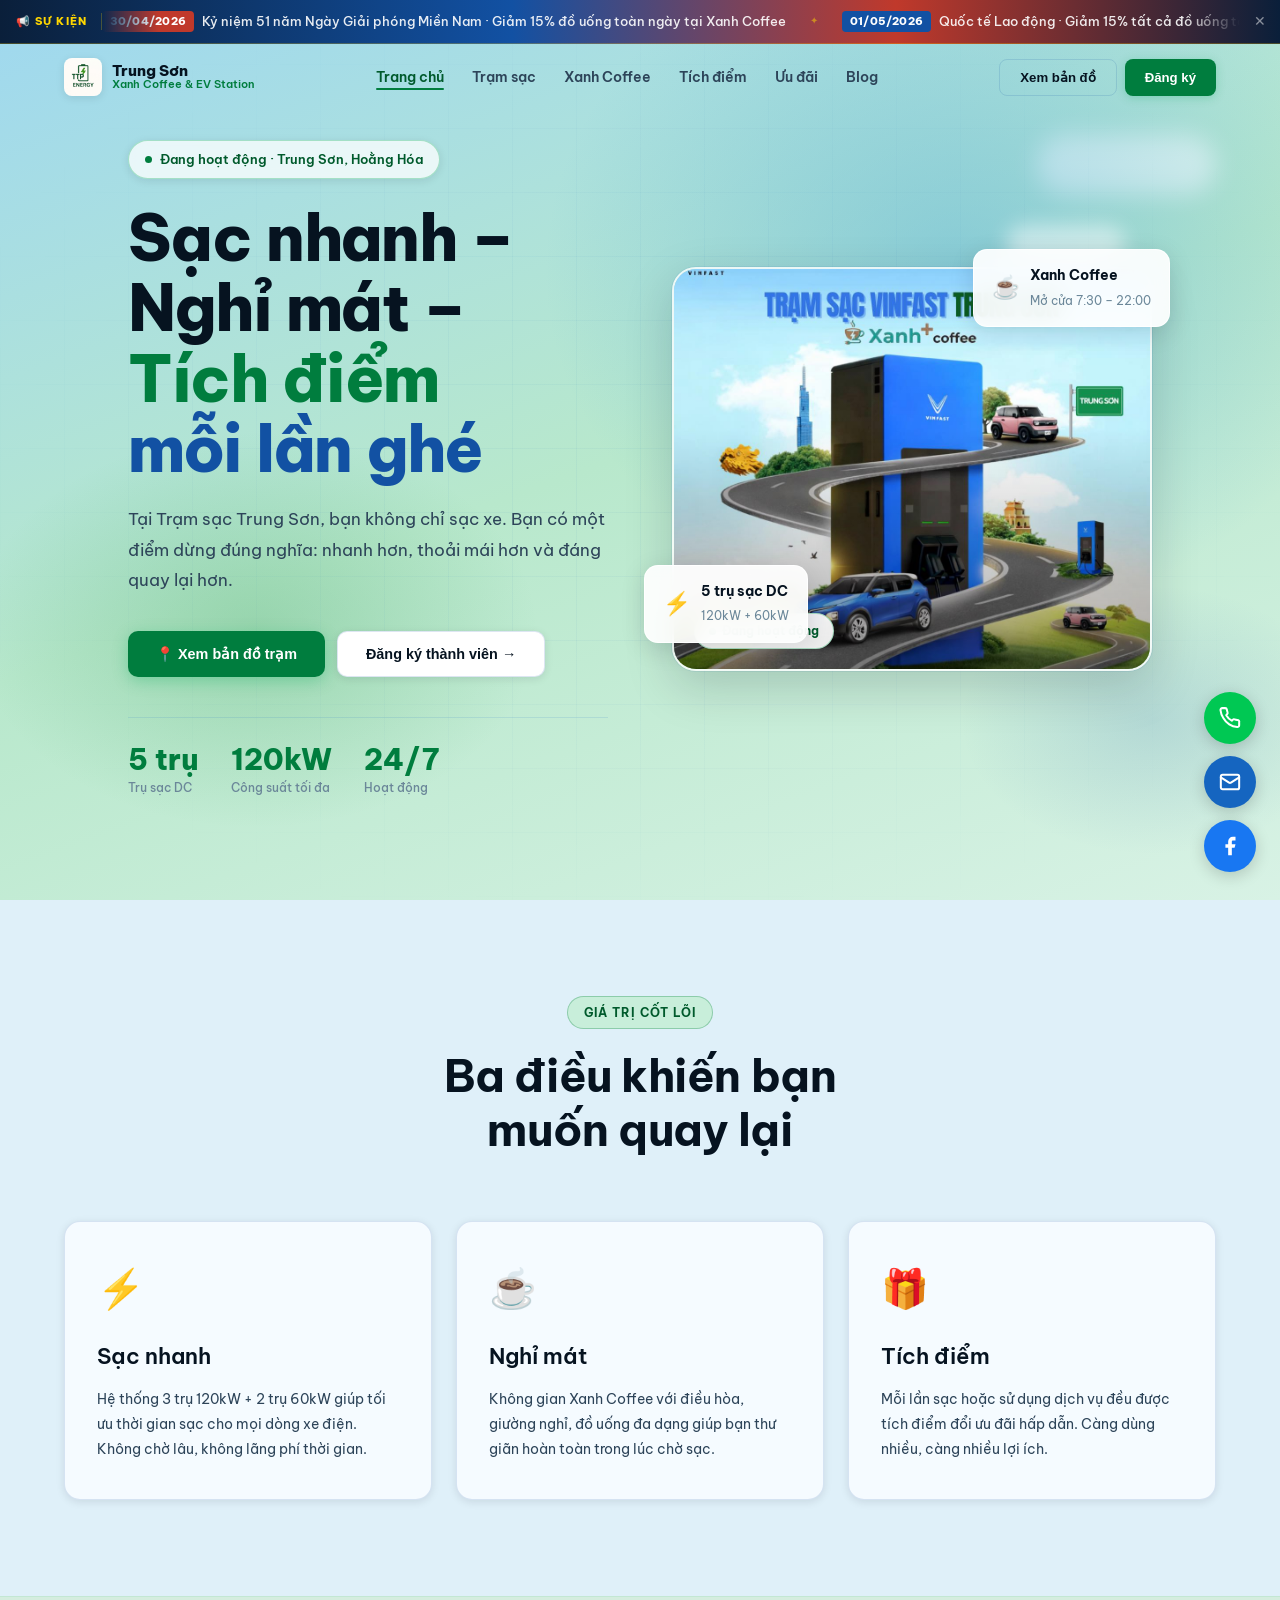
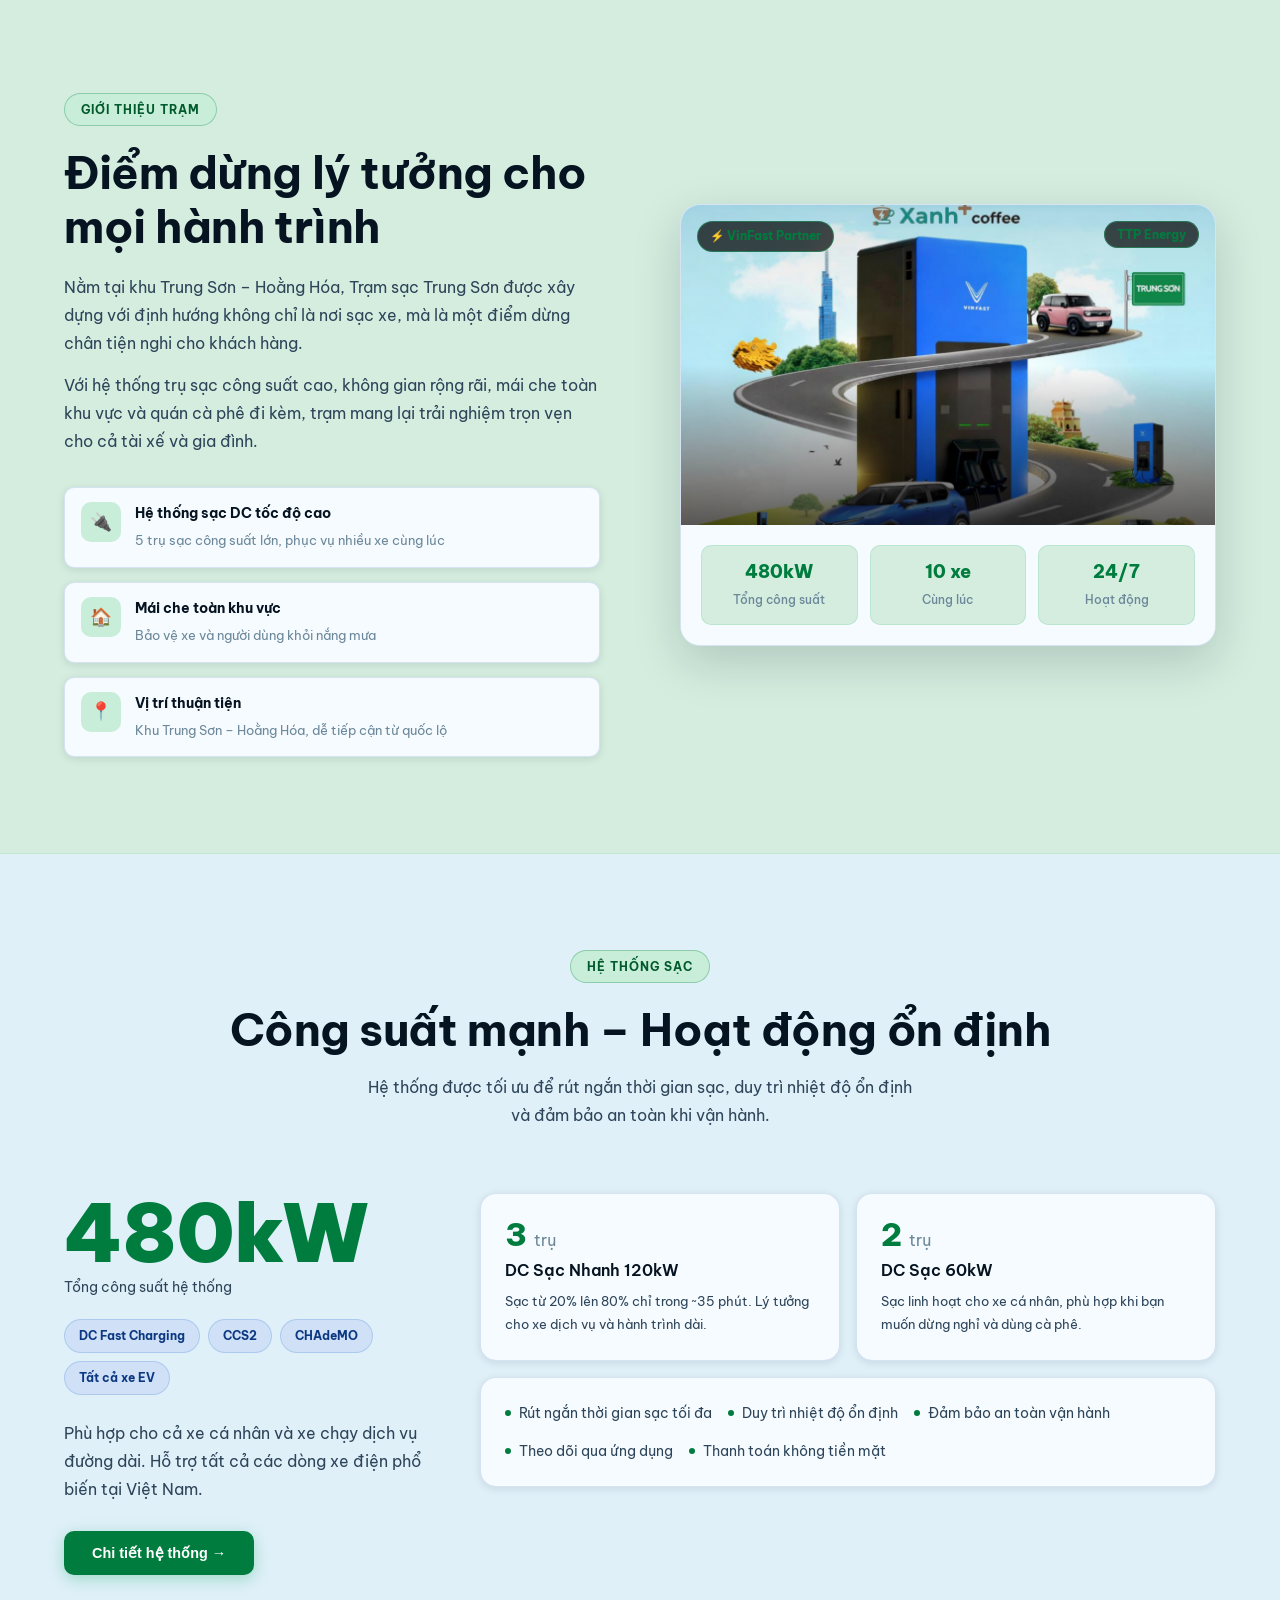
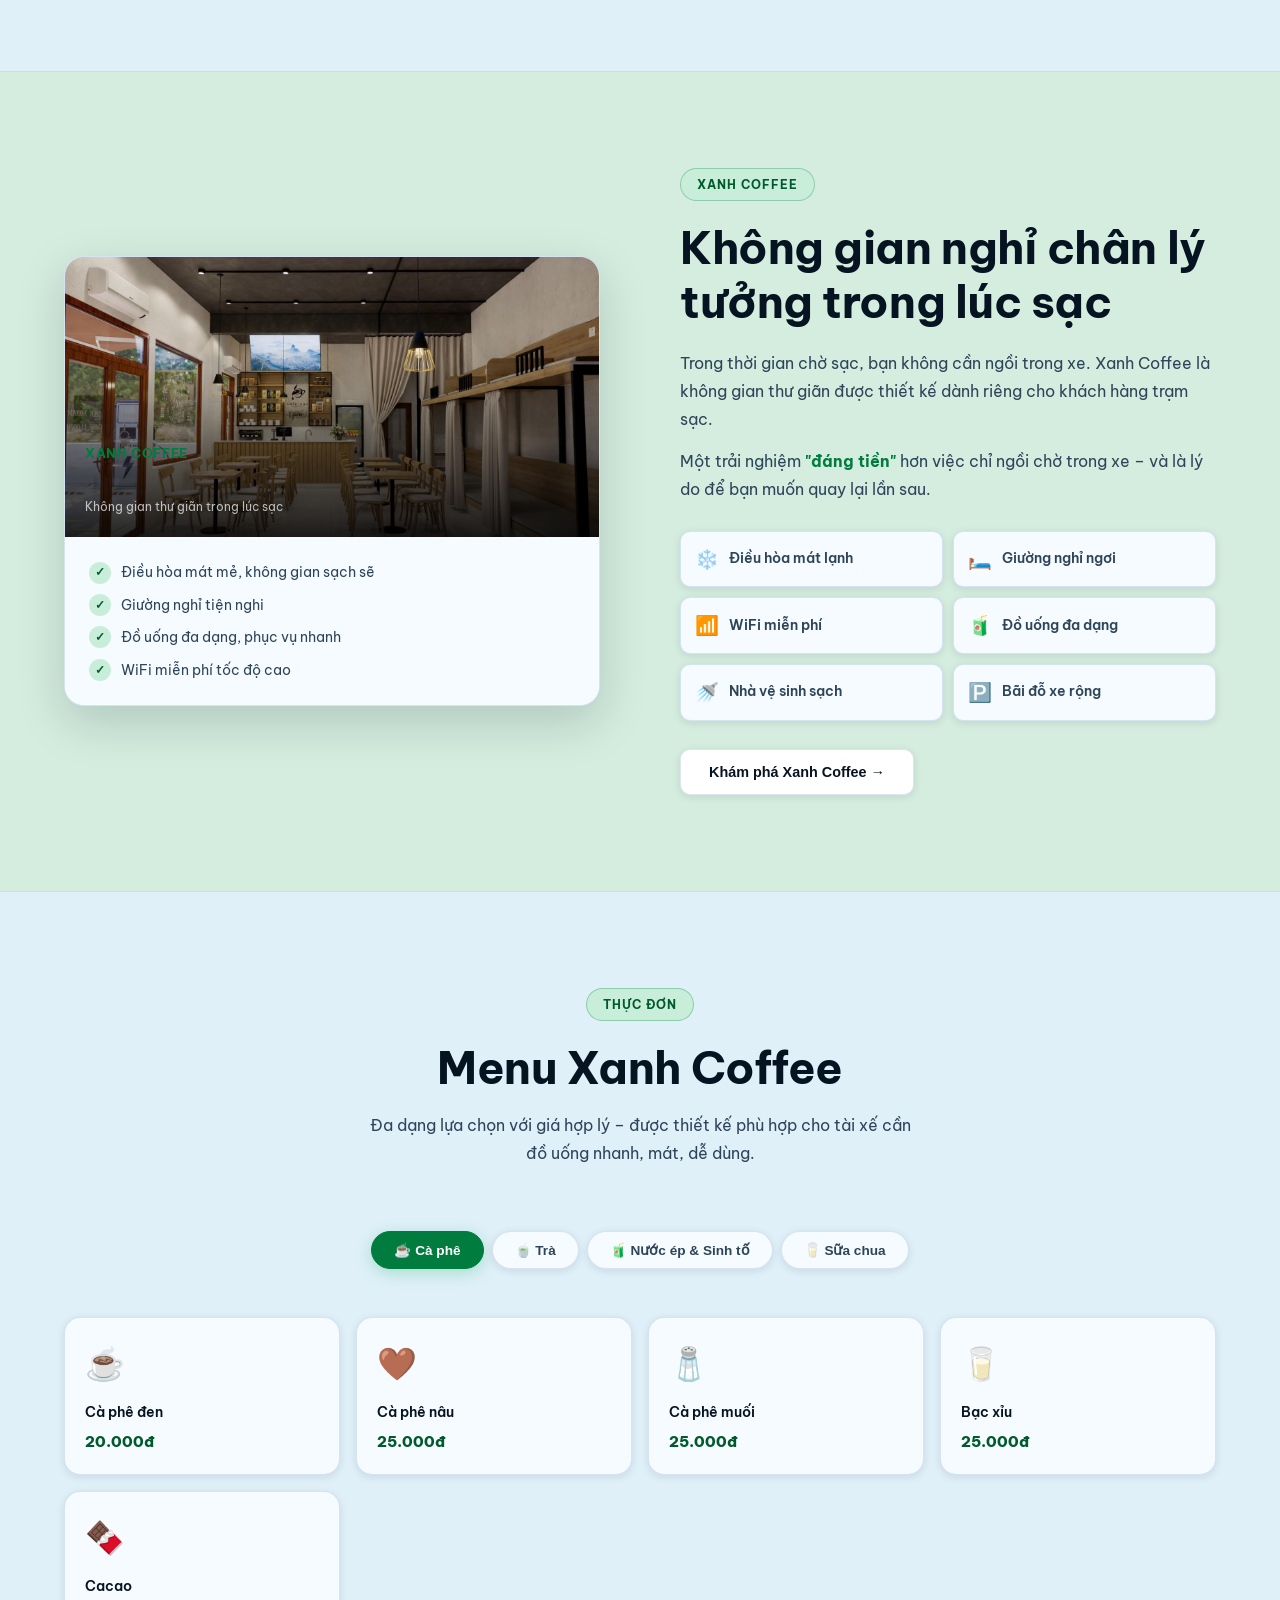
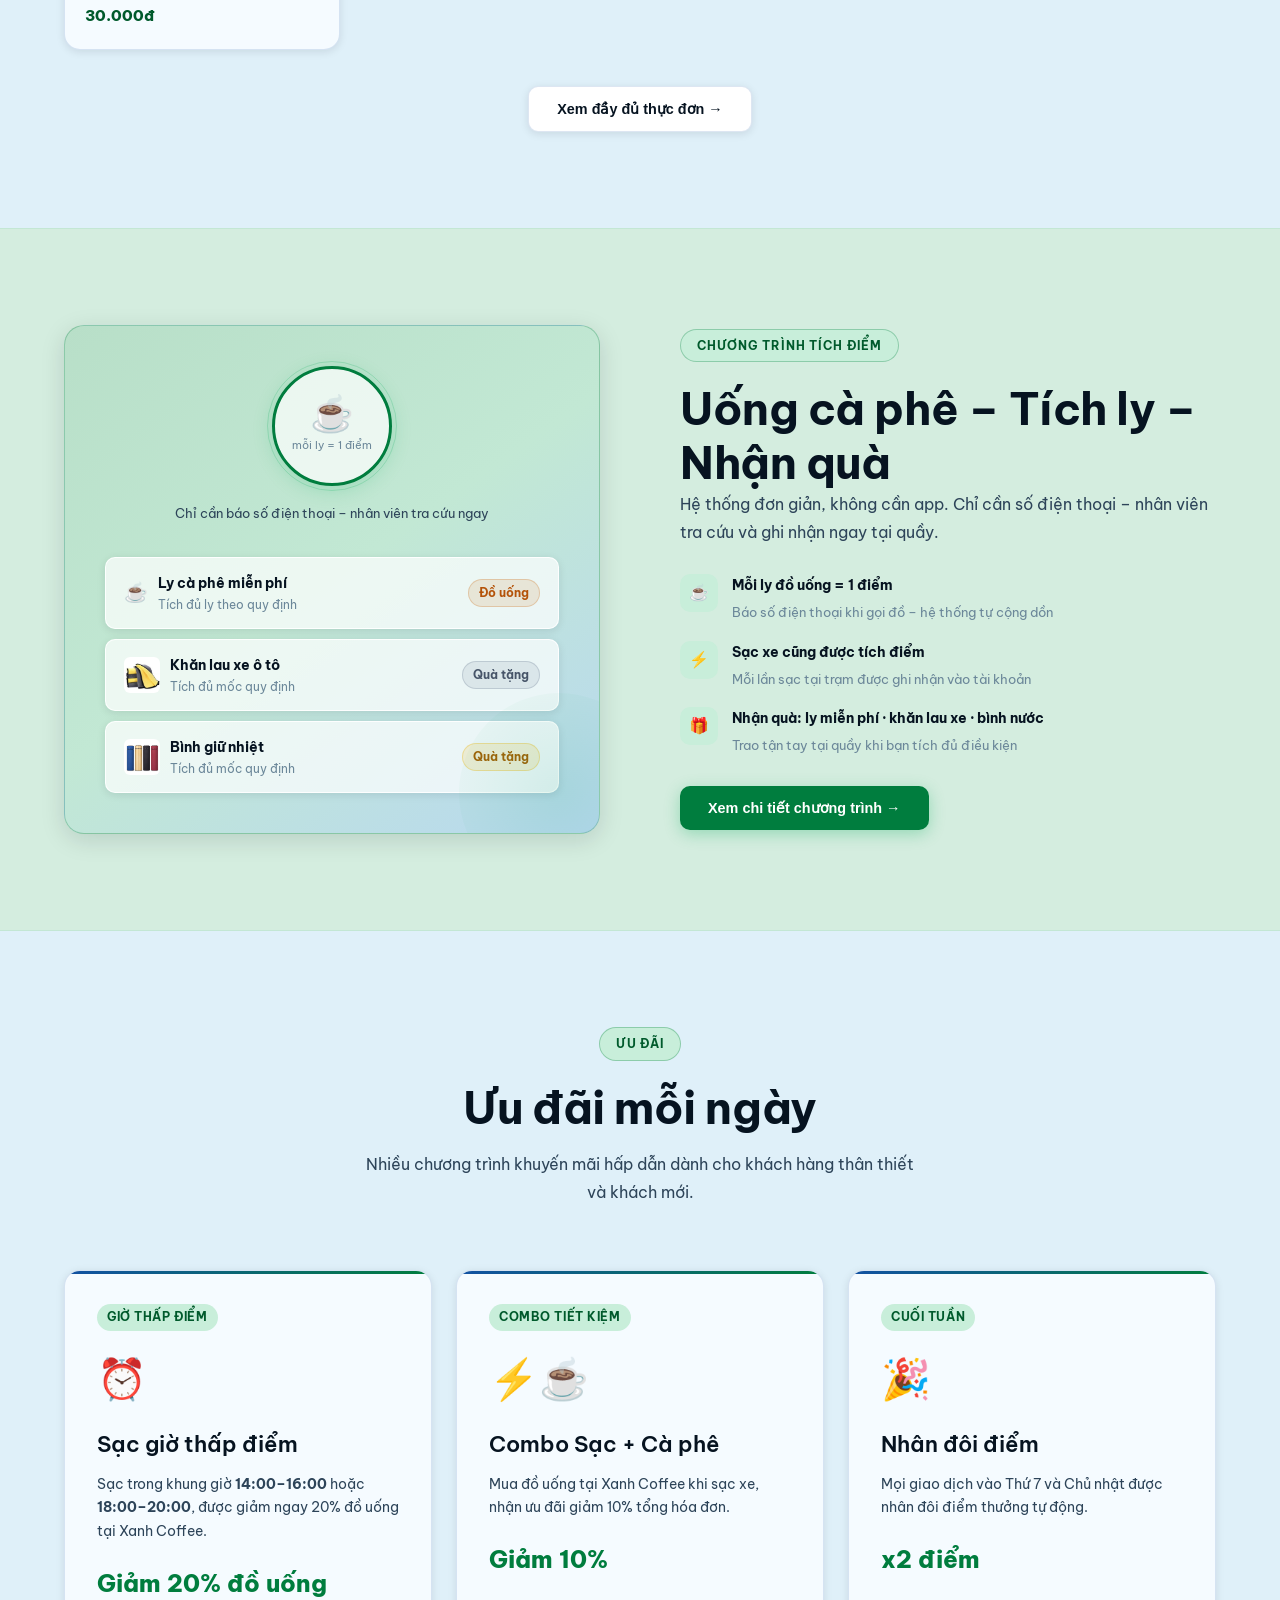
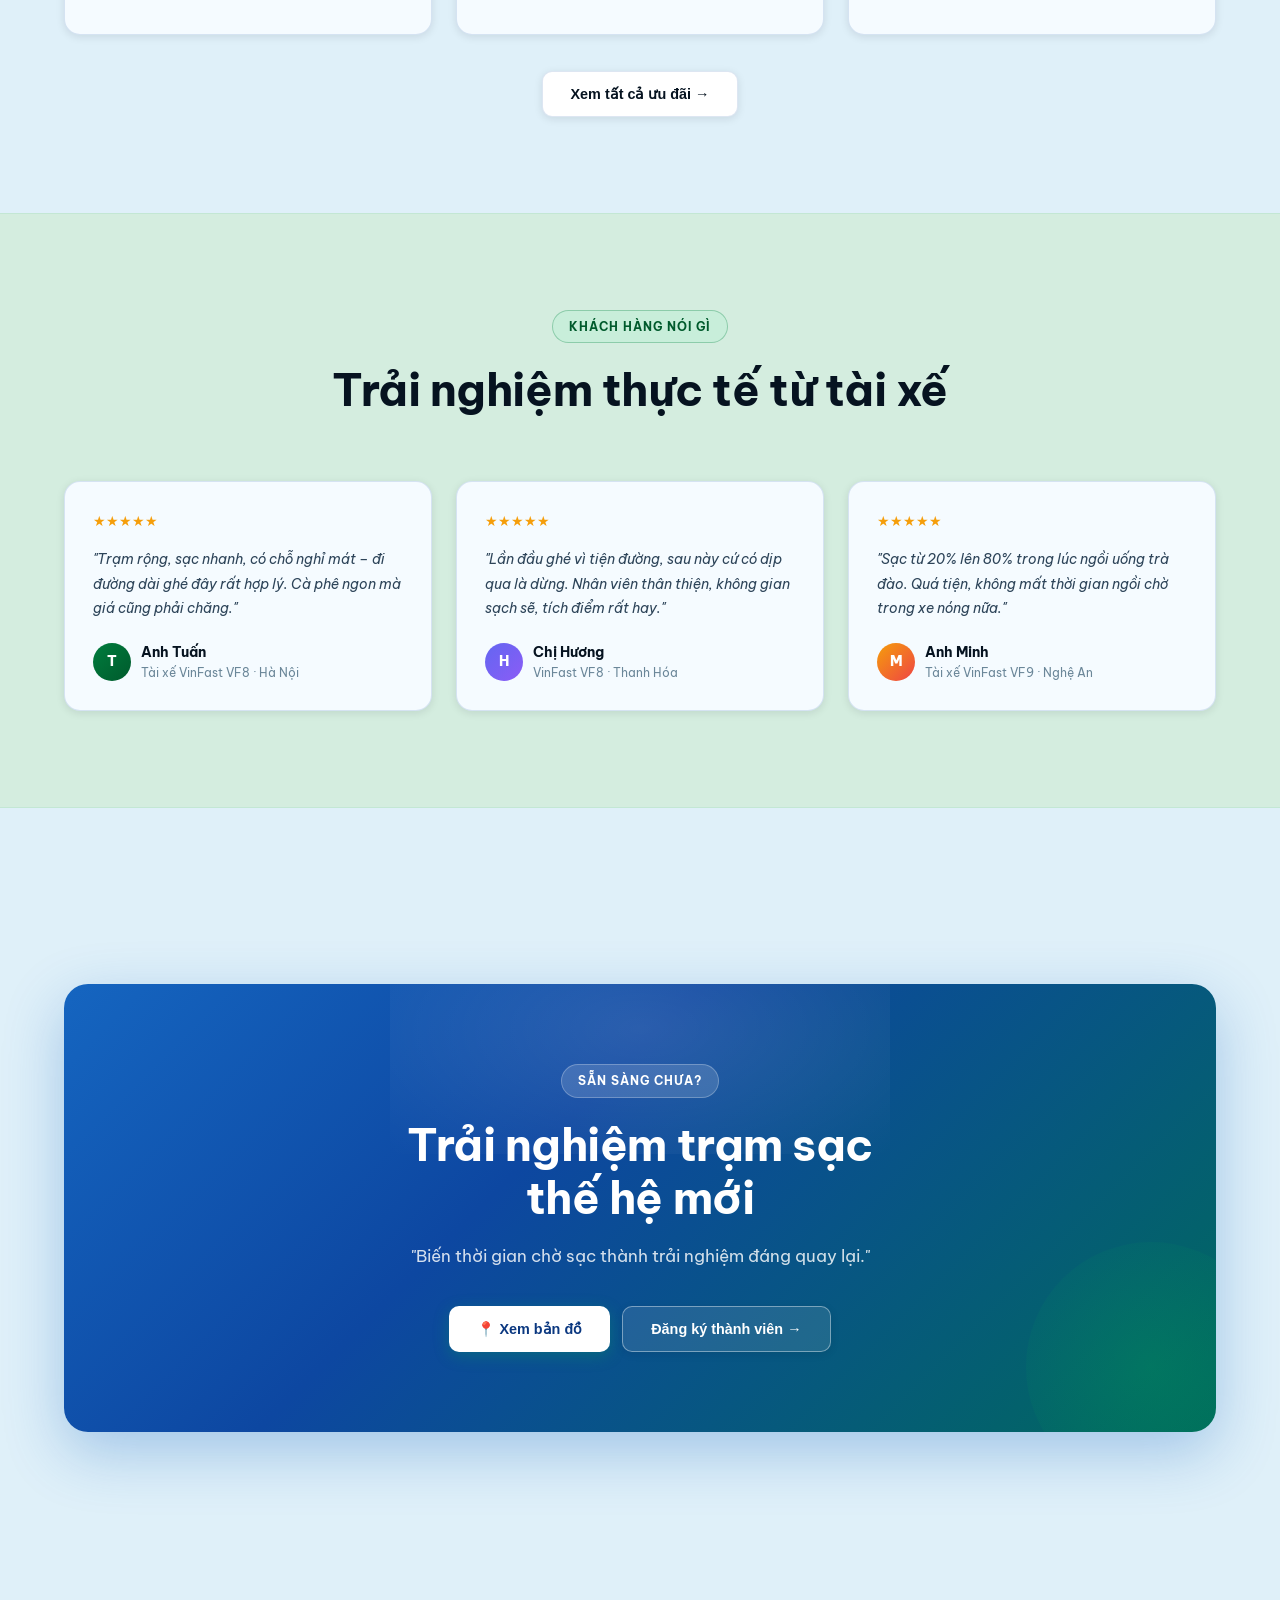
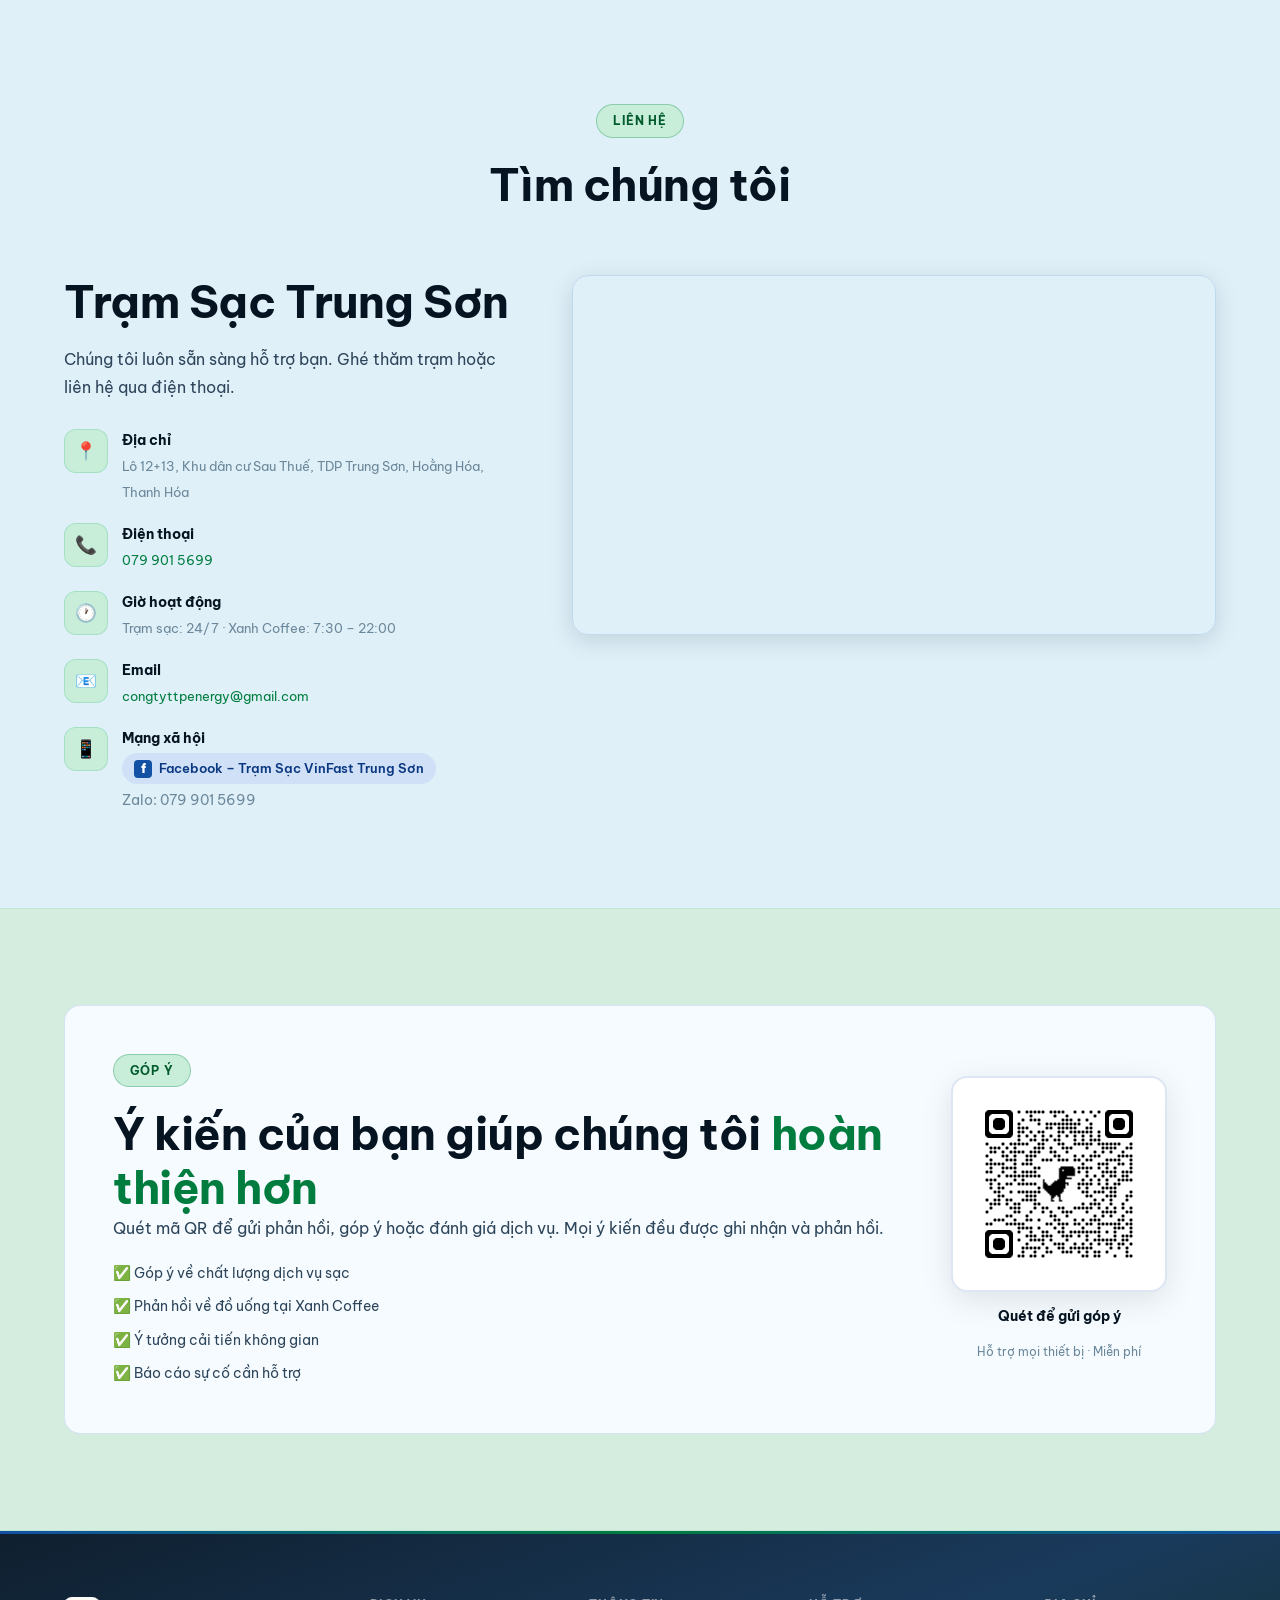
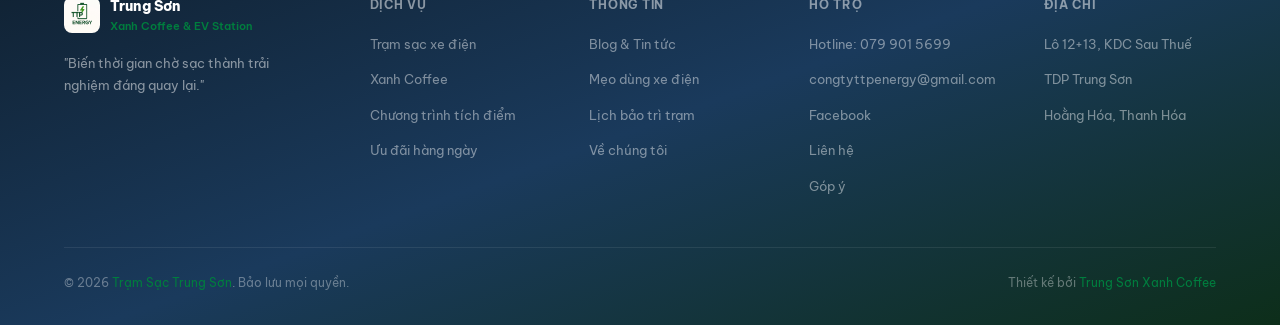
==== commit 06764756: "Add files via upload" ====
--- a/index.html
+++ b/index.html
@@ -844,7 +844,7 @@
       </div>
     </div>
     <div class="footer-bottom">
-      <p>© 2024 <span>Trạm Sạc Trung Sơn</span>. Bảo lưu mọi quyền.</p>
+      <p>© 2026 <span>Trạm Sạc Trung Sơn</span>. Bảo lưu mọi quyền.</p>
       <p>Thiết kế bởi <span>Trung Sơn Xanh Coffee</span></p>
     </div>
   </div>
